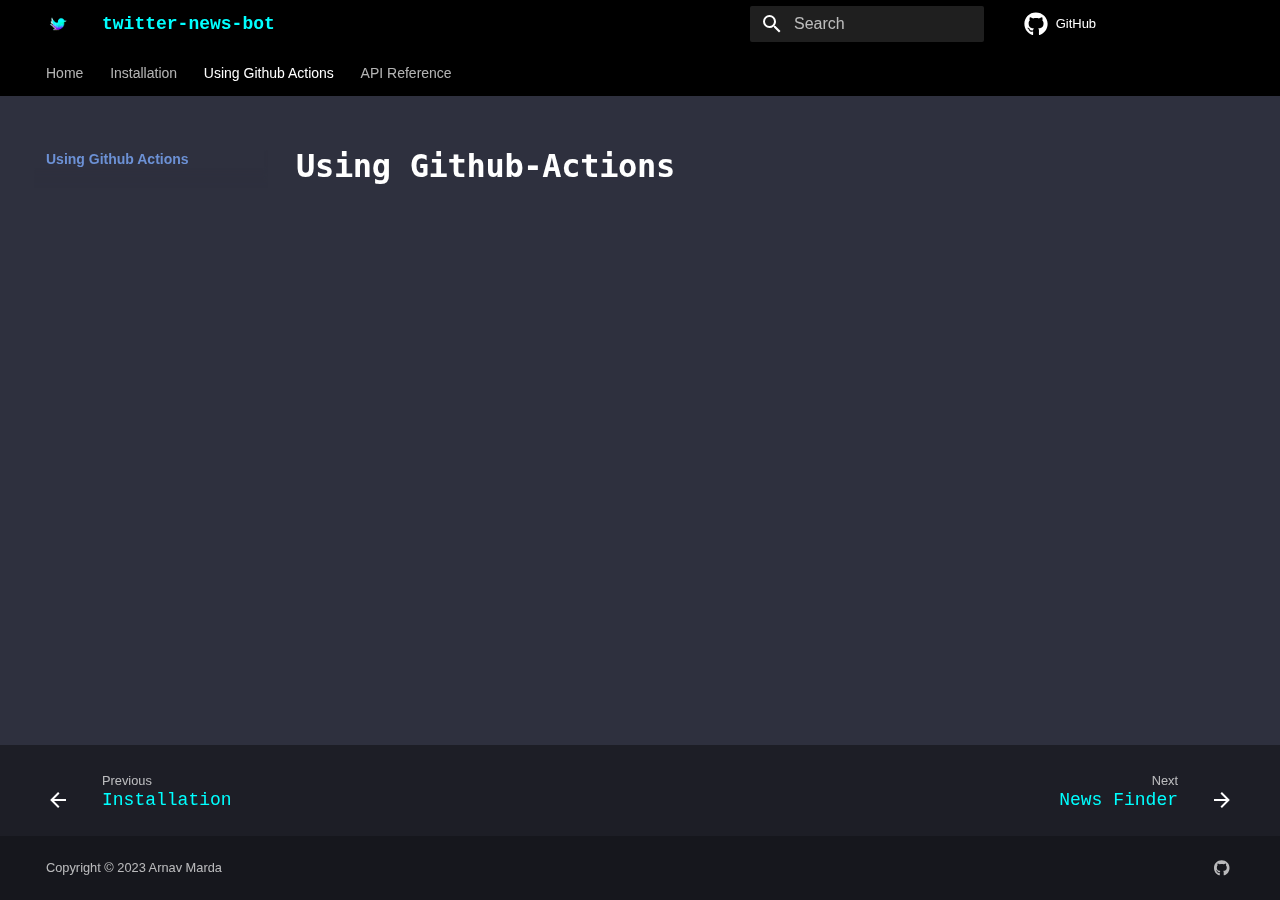
==== github-actions/index.html @ 16591af9 "Deployed 6fdd763 with MkDocs version: 1.4.3" ====
<!doctype html>
<html lang="en" class="no-js">
  <head>
    
      <meta charset="utf-8">
      <meta name="viewport" content="width=device-width,initial-scale=1">
      
      
      
        <link rel="canonical" href="https://arnavmarda.github.io/twitter-news-bot/github-actions/">
      
      
        <link rel="prev" href="../installation/">
      
      
        <link rel="next" href="../newsfinder/">
      
      <link rel="icon" href="../assets/images/favicon.png">
      <meta name="generator" content="mkdocs-1.4.3, mkdocs-material-9.1.19">
    
    
      
        <title>Using Github Actions - twitter-news-bot</title>
      
    
    
      <link rel="stylesheet" href="../assets/stylesheets/main.eebd395e.min.css">
      
        
        <link rel="stylesheet" href="../assets/stylesheets/palette.ecc896b0.min.css">
      
      

    
    
    
      
        
        
        <link rel="preconnect" href="https://fonts.gstatic.com" crossorigin>
        <link rel="stylesheet" href="https://fonts.googleapis.com/css?family=Victor:300,300i,400,400i,700,700i%7CRoboto+Mono:400,400i,700,700i&display=fallback">
        <style>:root{--md-text-font:"Victor";--md-code-font:"Roboto Mono"}</style>
      
    
    
      <link rel="stylesheet" href="../assets/_mkdocstrings.css">
    
      <link rel="stylesheet" href="../stylesheets/extras.css">
    
    <script>__md_scope=new URL("..",location),__md_hash=e=>[...e].reduce((e,_)=>(e<<5)-e+_.charCodeAt(0),0),__md_get=(e,_=localStorage,t=__md_scope)=>JSON.parse(_.getItem(t.pathname+"."+e)),__md_set=(e,_,t=localStorage,a=__md_scope)=>{try{t.setItem(a.pathname+"."+e,JSON.stringify(_))}catch(e){}}</script>
    
      

    
    
    
  </head>
  
  
    
    
    
    
    
    <body dir="ltr" data-md-color-scheme="slate" data-md-color-primary="black" data-md-color-accent="cyan">
  
    
    
    <input class="md-toggle" data-md-toggle="drawer" type="checkbox" id="__drawer" autocomplete="off">
    <input class="md-toggle" data-md-toggle="search" type="checkbox" id="__search" autocomplete="off">
    <label class="md-overlay" for="__drawer"></label>
    <div data-md-component="skip">
      
        
        <a href="#using-github-actions" class="md-skip">
          Skip to content
        </a>
      
    </div>
    <div data-md-component="announce">
      
    </div>
    
    
      

<header class="md-header" data-md-component="header">
  <nav class="md-header__inner md-grid" aria-label="Header">
    <a href=".." title="twitter-news-bot" class="md-header__button md-logo" aria-label="twitter-news-bot" data-md-component="logo">
      
  <img src="../logo.png" alt="logo">

    </a>
    <label class="md-header__button md-icon" for="__drawer">
      <svg xmlns="http://www.w3.org/2000/svg" viewBox="0 0 24 24"><path d="M3 6h18v2H3V6m0 5h18v2H3v-2m0 5h18v2H3v-2Z"/></svg>
    </label>
    <div class="md-header__title" data-md-component="header-title">
      <div class="md-header__ellipsis">
        <div class="md-header__topic">
          <span class="md-ellipsis">
            twitter-news-bot
          </span>
        </div>
        <div class="md-header__topic" data-md-component="header-topic">
          <span class="md-ellipsis">
            
              Using Github Actions
            
          </span>
        </div>
      </div>
    </div>
    
      
    
    
    
      <label class="md-header__button md-icon" for="__search">
        <svg xmlns="http://www.w3.org/2000/svg" viewBox="0 0 24 24"><path d="M9.5 3A6.5 6.5 0 0 1 16 9.5c0 1.61-.59 3.09-1.56 4.23l.27.27h.79l5 5-1.5 1.5-5-5v-.79l-.27-.27A6.516 6.516 0 0 1 9.5 16 6.5 6.5 0 0 1 3 9.5 6.5 6.5 0 0 1 9.5 3m0 2C7 5 5 7 5 9.5S7 14 9.5 14 14 12 14 9.5 12 5 9.5 5Z"/></svg>
      </label>
      <div class="md-search" data-md-component="search" role="dialog">
  <label class="md-search__overlay" for="__search"></label>
  <div class="md-search__inner" role="search">
    <form class="md-search__form" name="search">
      <input type="text" class="md-search__input" name="query" aria-label="Search" placeholder="Search" autocapitalize="off" autocorrect="off" autocomplete="off" spellcheck="false" data-md-component="search-query" required>
      <label class="md-search__icon md-icon" for="__search">
        <svg xmlns="http://www.w3.org/2000/svg" viewBox="0 0 24 24"><path d="M9.5 3A6.5 6.5 0 0 1 16 9.5c0 1.61-.59 3.09-1.56 4.23l.27.27h.79l5 5-1.5 1.5-5-5v-.79l-.27-.27A6.516 6.516 0 0 1 9.5 16 6.5 6.5 0 0 1 3 9.5 6.5 6.5 0 0 1 9.5 3m0 2C7 5 5 7 5 9.5S7 14 9.5 14 14 12 14 9.5 12 5 9.5 5Z"/></svg>
        <svg xmlns="http://www.w3.org/2000/svg" viewBox="0 0 24 24"><path d="M20 11v2H8l5.5 5.5-1.42 1.42L4.16 12l7.92-7.92L13.5 5.5 8 11h12Z"/></svg>
      </label>
      <nav class="md-search__options" aria-label="Search">
        
          <a href="javascript:void(0)" class="md-search__icon md-icon" title="Share" aria-label="Share" data-clipboard data-clipboard-text="" data-md-component="search-share" tabindex="-1">
            <svg xmlns="http://www.w3.org/2000/svg" viewBox="0 0 24 24"><path d="M18 16.08c-.76 0-1.44.3-1.96.77L8.91 12.7c.05-.23.09-.46.09-.7 0-.24-.04-.47-.09-.7l7.05-4.11c.54.5 1.25.81 2.04.81a3 3 0 0 0 3-3 3 3 0 0 0-3-3 3 3 0 0 0-3 3c0 .24.04.47.09.7L8.04 9.81C7.5 9.31 6.79 9 6 9a3 3 0 0 0-3 3 3 3 0 0 0 3 3c.79 0 1.5-.31 2.04-.81l7.12 4.15c-.05.21-.08.43-.08.66 0 1.61 1.31 2.91 2.92 2.91 1.61 0 2.92-1.3 2.92-2.91A2.92 2.92 0 0 0 18 16.08Z"/></svg>
          </a>
        
        <button type="reset" class="md-search__icon md-icon" title="Clear" aria-label="Clear" tabindex="-1">
          <svg xmlns="http://www.w3.org/2000/svg" viewBox="0 0 24 24"><path d="M19 6.41 17.59 5 12 10.59 6.41 5 5 6.41 10.59 12 5 17.59 6.41 19 12 13.41 17.59 19 19 17.59 13.41 12 19 6.41Z"/></svg>
        </button>
      </nav>
      
        <div class="md-search__suggest" data-md-component="search-suggest"></div>
      
    </form>
    <div class="md-search__output">
      <div class="md-search__scrollwrap" data-md-scrollfix>
        <div class="md-search-result" data-md-component="search-result">
          <div class="md-search-result__meta">
            Initializing search
          </div>
          <ol class="md-search-result__list" role="presentation"></ol>
        </div>
      </div>
    </div>
  </div>
</div>
    
    
      <div class="md-header__source">
        <a href="https://github.com/arnavmarda/twitter-news-bot" title="Go to repository" class="md-source" data-md-component="source">
  <div class="md-source__icon md-icon">
    
    <svg xmlns="http://www.w3.org/2000/svg" viewBox="0 0 496 512"><!--! Font Awesome Free 6.4.0 by @fontawesome - https://fontawesome.com License - https://fontawesome.com/license/free (Icons: CC BY 4.0, Fonts: SIL OFL 1.1, Code: MIT License) Copyright 2023 Fonticons, Inc.--><path d="M165.9 397.4c0 2-2.3 3.6-5.2 3.6-3.3.3-5.6-1.3-5.6-3.6 0-2 2.3-3.6 5.2-3.6 3-.3 5.6 1.3 5.6 3.6zm-31.1-4.5c-.7 2 1.3 4.3 4.3 4.9 2.6 1 5.6 0 6.2-2s-1.3-4.3-4.3-5.2c-2.6-.7-5.5.3-6.2 2.3zm44.2-1.7c-2.9.7-4.9 2.6-4.6 4.9.3 2 2.9 3.3 5.9 2.6 2.9-.7 4.9-2.6 4.6-4.6-.3-1.9-3-3.2-5.9-2.9zM244.8 8C106.1 8 0 113.3 0 252c0 110.9 69.8 205.8 169.5 239.2 12.8 2.3 17.3-5.6 17.3-12.1 0-6.2-.3-40.4-.3-61.4 0 0-70 15-84.7-29.8 0 0-11.4-29.1-27.8-36.6 0 0-22.9-15.7 1.6-15.4 0 0 24.9 2 38.6 25.8 21.9 38.6 58.6 27.5 72.9 20.9 2.3-16 8.8-27.1 16-33.7-55.9-6.2-112.3-14.3-112.3-110.5 0-27.5 7.6-41.3 23.6-58.9-2.6-6.5-11.1-33.3 2.6-67.9 20.9-6.5 69 27 69 27 20-5.6 41.5-8.5 62.8-8.5s42.8 2.9 62.8 8.5c0 0 48.1-33.6 69-27 13.7 34.7 5.2 61.4 2.6 67.9 16 17.7 25.8 31.5 25.8 58.9 0 96.5-58.9 104.2-114.8 110.5 9.2 7.9 17 22.9 17 46.4 0 33.7-.3 75.4-.3 83.6 0 6.5 4.6 14.4 17.3 12.1C428.2 457.8 496 362.9 496 252 496 113.3 383.5 8 244.8 8zM97.2 352.9c-1.3 1-1 3.3.7 5.2 1.6 1.6 3.9 2.3 5.2 1 1.3-1 1-3.3-.7-5.2-1.6-1.6-3.9-2.3-5.2-1zm-10.8-8.1c-.7 1.3.3 2.9 2.3 3.9 1.6 1 3.6.7 4.3-.7.7-1.3-.3-2.9-2.3-3.9-2-.6-3.6-.3-4.3.7zm32.4 35.6c-1.6 1.3-1 4.3 1.3 6.2 2.3 2.3 5.2 2.6 6.5 1 1.3-1.3.7-4.3-1.3-6.2-2.2-2.3-5.2-2.6-6.5-1zm-11.4-14.7c-1.6 1-1.6 3.6 0 5.9 1.6 2.3 4.3 3.3 5.6 2.3 1.6-1.3 1.6-3.9 0-6.2-1.4-2.3-4-3.3-5.6-2z"/></svg>
  </div>
  <div class="md-source__repository">
    GitHub
  </div>
</a>
      </div>
    
  </nav>
  
</header>
    
    <div class="md-container" data-md-component="container">
      
      
        
          
            
<nav class="md-tabs" aria-label="Tabs" data-md-component="tabs">
  <div class="md-grid">
    <ul class="md-tabs__list">
      
        
  
  


  <li class="md-tabs__item">
    <a href=".." class="md-tabs__link">
      Home
    </a>
  </li>

      
        
  
  


  <li class="md-tabs__item">
    <a href="../installation/" class="md-tabs__link">
      Installation
    </a>
  </li>

      
        
  
  
    
  


  <li class="md-tabs__item">
    <a href="./" class="md-tabs__link md-tabs__link--active">
      Using Github Actions
    </a>
  </li>

      
        
  
  


  
  
  
    <li class="md-tabs__item">
      <a href="../newsfinder/" class="md-tabs__link">
        API Reference
      </a>
    </li>
  

      
    </ul>
  </div>
</nav>
          
        
      
      <main class="md-main" data-md-component="main">
        <div class="md-main__inner md-grid">
          
            
              
              <div class="md-sidebar md-sidebar--primary" data-md-component="sidebar" data-md-type="navigation" >
                <div class="md-sidebar__scrollwrap">
                  <div class="md-sidebar__inner">
                    

  


<nav class="md-nav md-nav--primary md-nav--lifted" aria-label="Navigation" data-md-level="0">
  <label class="md-nav__title" for="__drawer">
    <a href=".." title="twitter-news-bot" class="md-nav__button md-logo" aria-label="twitter-news-bot" data-md-component="logo">
      
  <img src="../logo.png" alt="logo">

    </a>
    twitter-news-bot
  </label>
  
    <div class="md-nav__source">
      <a href="https://github.com/arnavmarda/twitter-news-bot" title="Go to repository" class="md-source" data-md-component="source">
  <div class="md-source__icon md-icon">
    
    <svg xmlns="http://www.w3.org/2000/svg" viewBox="0 0 496 512"><!--! Font Awesome Free 6.4.0 by @fontawesome - https://fontawesome.com License - https://fontawesome.com/license/free (Icons: CC BY 4.0, Fonts: SIL OFL 1.1, Code: MIT License) Copyright 2023 Fonticons, Inc.--><path d="M165.9 397.4c0 2-2.3 3.6-5.2 3.6-3.3.3-5.6-1.3-5.6-3.6 0-2 2.3-3.6 5.2-3.6 3-.3 5.6 1.3 5.6 3.6zm-31.1-4.5c-.7 2 1.3 4.3 4.3 4.9 2.6 1 5.6 0 6.2-2s-1.3-4.3-4.3-5.2c-2.6-.7-5.5.3-6.2 2.3zm44.2-1.7c-2.9.7-4.9 2.6-4.6 4.9.3 2 2.9 3.3 5.9 2.6 2.9-.7 4.9-2.6 4.6-4.6-.3-1.9-3-3.2-5.9-2.9zM244.8 8C106.1 8 0 113.3 0 252c0 110.9 69.8 205.8 169.5 239.2 12.8 2.3 17.3-5.6 17.3-12.1 0-6.2-.3-40.4-.3-61.4 0 0-70 15-84.7-29.8 0 0-11.4-29.1-27.8-36.6 0 0-22.9-15.7 1.6-15.4 0 0 24.9 2 38.6 25.8 21.9 38.6 58.6 27.5 72.9 20.9 2.3-16 8.8-27.1 16-33.7-55.9-6.2-112.3-14.3-112.3-110.5 0-27.5 7.6-41.3 23.6-58.9-2.6-6.5-11.1-33.3 2.6-67.9 20.9-6.5 69 27 69 27 20-5.6 41.5-8.5 62.8-8.5s42.8 2.9 62.8 8.5c0 0 48.1-33.6 69-27 13.7 34.7 5.2 61.4 2.6 67.9 16 17.7 25.8 31.5 25.8 58.9 0 96.5-58.9 104.2-114.8 110.5 9.2 7.9 17 22.9 17 46.4 0 33.7-.3 75.4-.3 83.6 0 6.5 4.6 14.4 17.3 12.1C428.2 457.8 496 362.9 496 252 496 113.3 383.5 8 244.8 8zM97.2 352.9c-1.3 1-1 3.3.7 5.2 1.6 1.6 3.9 2.3 5.2 1 1.3-1 1-3.3-.7-5.2-1.6-1.6-3.9-2.3-5.2-1zm-10.8-8.1c-.7 1.3.3 2.9 2.3 3.9 1.6 1 3.6.7 4.3-.7.7-1.3-.3-2.9-2.3-3.9-2-.6-3.6-.3-4.3.7zm32.4 35.6c-1.6 1.3-1 4.3 1.3 6.2 2.3 2.3 5.2 2.6 6.5 1 1.3-1.3.7-4.3-1.3-6.2-2.2-2.3-5.2-2.6-6.5-1zm-11.4-14.7c-1.6 1-1.6 3.6 0 5.9 1.6 2.3 4.3 3.3 5.6 2.3 1.6-1.3 1.6-3.9 0-6.2-1.4-2.3-4-3.3-5.6-2z"/></svg>
  </div>
  <div class="md-source__repository">
    GitHub
  </div>
</a>
    </div>
  
  <ul class="md-nav__list" data-md-scrollfix>
    
      
      
      

  
  
  
    <li class="md-nav__item">
      <a href=".." class="md-nav__link">
        Home
      </a>
    </li>
  

    
      
      
      

  
  
  
    <li class="md-nav__item">
      <a href="../installation/" class="md-nav__link">
        Installation
      </a>
    </li>
  

    
      
      
      

  
  
    
  
  
    <li class="md-nav__item md-nav__item--active">
      
      <input class="md-nav__toggle md-toggle" type="checkbox" id="__toc">
      
      
        
      
      
      <a href="./" class="md-nav__link md-nav__link--active">
        Using Github Actions
      </a>
      
    </li>
  

    
      
      
      

  
  
  
    
    <li class="md-nav__item md-nav__item--nested">
      
      
      
      
        
      
      <input class="md-nav__toggle md-toggle md-toggle--indeterminate" type="checkbox" id="__nav_4" >
      
      
      
        <label class="md-nav__link" for="__nav_4" id="__nav_4_label" tabindex="0">
          API Reference
          <span class="md-nav__icon md-icon"></span>
        </label>
      
      <nav class="md-nav" data-md-level="1" aria-labelledby="__nav_4_label" aria-expanded="false">
        <label class="md-nav__title" for="__nav_4">
          <span class="md-nav__icon md-icon"></span>
          API Reference
        </label>
        <ul class="md-nav__list" data-md-scrollfix>
          
            
              
  
  
  
    <li class="md-nav__item">
      <a href="../newsfinder/" class="md-nav__link">
        News Finder
      </a>
    </li>
  

            
          
            
              
  
  
  
    <li class="md-nav__item">
      <a href="../tweeter/" class="md-nav__link">
        Tweeter
      </a>
    </li>
  

            
          
            
              
  
  
  
    <li class="md-nav__item">
      <a href="../twitternewsbot/" class="md-nav__link">
        Twitter News Bot
      </a>
    </li>
  

            
          
        </ul>
      </nav>
    </li>
  

    
  </ul>
</nav>
                  </div>
                </div>
              </div>
            
            
              
              <div class="md-sidebar md-sidebar--secondary" data-md-component="sidebar" data-md-type="toc" >
                <div class="md-sidebar__scrollwrap">
                  <div class="md-sidebar__inner">
                    

<nav class="md-nav md-nav--secondary" aria-label="Table of contents">
  
  
  
    
  
  
</nav>
                  </div>
                </div>
              </div>
            
          
          
            <div class="md-content" data-md-component="content">
              <article class="md-content__inner md-typeset">
                
                  

  
  


<h1 id="using-github-actions">Using Github-Actions</h1>





                
              </article>
            </div>
          
          
        </div>
        
          <button type="button" class="md-top md-icon" data-md-component="top" hidden>
            <svg xmlns="http://www.w3.org/2000/svg" viewBox="0 0 24 24"><path d="M13 20h-2V8l-5.5 5.5-1.42-1.42L12 4.16l7.92 7.92-1.42 1.42L13 8v12Z"/></svg>
            Back to top
          </button>
        
      </main>
      
        <footer class="md-footer">
  
    
      
      <nav class="md-footer__inner md-grid" aria-label="Footer" >
        
          
          <a href="../installation/" class="md-footer__link md-footer__link--prev" aria-label="Previous: Installation" rel="prev">
            <div class="md-footer__button md-icon">
              <svg xmlns="http://www.w3.org/2000/svg" viewBox="0 0 24 24"><path d="M20 11v2H8l5.5 5.5-1.42 1.42L4.16 12l7.92-7.92L13.5 5.5 8 11h12Z"/></svg>
            </div>
            <div class="md-footer__title">
              <span class="md-footer__direction">
                Previous
              </span>
              <div class="md-ellipsis">
                Installation
              </div>
            </div>
          </a>
        
        
          
          <a href="../newsfinder/" class="md-footer__link md-footer__link--next" aria-label="Next: News Finder" rel="next">
            <div class="md-footer__title">
              <span class="md-footer__direction">
                Next
              </span>
              <div class="md-ellipsis">
                News Finder
              </div>
            </div>
            <div class="md-footer__button md-icon">
              <svg xmlns="http://www.w3.org/2000/svg" viewBox="0 0 24 24"><path d="M4 11v2h12l-5.5 5.5 1.42 1.42L19.84 12l-7.92-7.92L10.5 5.5 16 11H4Z"/></svg>
            </div>
          </a>
        
      </nav>
    
  
  <div class="md-footer-meta md-typeset">
    <div class="md-footer-meta__inner md-grid">
      <div class="md-copyright">
  
    <div class="md-copyright__highlight">
      Copyright &copy; 2023 Arnav Marda
    </div>
  
  
</div>
      
        <div class="md-social">
  
    
    
    
    
      
      
    
    <a href="https://github.com/arnavmarda" target="_blank" rel="noopener" title="github.com" class="md-social__link">
      <svg xmlns="http://www.w3.org/2000/svg" viewBox="0 0 496 512"><!--! Font Awesome Free 6.4.0 by @fontawesome - https://fontawesome.com License - https://fontawesome.com/license/free (Icons: CC BY 4.0, Fonts: SIL OFL 1.1, Code: MIT License) Copyright 2023 Fonticons, Inc.--><path d="M165.9 397.4c0 2-2.3 3.6-5.2 3.6-3.3.3-5.6-1.3-5.6-3.6 0-2 2.3-3.6 5.2-3.6 3-.3 5.6 1.3 5.6 3.6zm-31.1-4.5c-.7 2 1.3 4.3 4.3 4.9 2.6 1 5.6 0 6.2-2s-1.3-4.3-4.3-5.2c-2.6-.7-5.5.3-6.2 2.3zm44.2-1.7c-2.9.7-4.9 2.6-4.6 4.9.3 2 2.9 3.3 5.9 2.6 2.9-.7 4.9-2.6 4.6-4.6-.3-1.9-3-3.2-5.9-2.9zM244.8 8C106.1 8 0 113.3 0 252c0 110.9 69.8 205.8 169.5 239.2 12.8 2.3 17.3-5.6 17.3-12.1 0-6.2-.3-40.4-.3-61.4 0 0-70 15-84.7-29.8 0 0-11.4-29.1-27.8-36.6 0 0-22.9-15.7 1.6-15.4 0 0 24.9 2 38.6 25.8 21.9 38.6 58.6 27.5 72.9 20.9 2.3-16 8.8-27.1 16-33.7-55.9-6.2-112.3-14.3-112.3-110.5 0-27.5 7.6-41.3 23.6-58.9-2.6-6.5-11.1-33.3 2.6-67.9 20.9-6.5 69 27 69 27 20-5.6 41.5-8.5 62.8-8.5s42.8 2.9 62.8 8.5c0 0 48.1-33.6 69-27 13.7 34.7 5.2 61.4 2.6 67.9 16 17.7 25.8 31.5 25.8 58.9 0 96.5-58.9 104.2-114.8 110.5 9.2 7.9 17 22.9 17 46.4 0 33.7-.3 75.4-.3 83.6 0 6.5 4.6 14.4 17.3 12.1C428.2 457.8 496 362.9 496 252 496 113.3 383.5 8 244.8 8zM97.2 352.9c-1.3 1-1 3.3.7 5.2 1.6 1.6 3.9 2.3 5.2 1 1.3-1 1-3.3-.7-5.2-1.6-1.6-3.9-2.3-5.2-1zm-10.8-8.1c-.7 1.3.3 2.9 2.3 3.9 1.6 1 3.6.7 4.3-.7.7-1.3-.3-2.9-2.3-3.9-2-.6-3.6-.3-4.3.7zm32.4 35.6c-1.6 1.3-1 4.3 1.3 6.2 2.3 2.3 5.2 2.6 6.5 1 1.3-1.3.7-4.3-1.3-6.2-2.2-2.3-5.2-2.6-6.5-1zm-11.4-14.7c-1.6 1-1.6 3.6 0 5.9 1.6 2.3 4.3 3.3 5.6 2.3 1.6-1.3 1.6-3.9 0-6.2-1.4-2.3-4-3.3-5.6-2z"/></svg>
    </a>
  
</div>
      
    </div>
  </div>
</footer>
      
    </div>
    <div class="md-dialog" data-md-component="dialog">
      <div class="md-dialog__inner md-typeset"></div>
    </div>
    
    <script id="__config" type="application/json">{"base": "..", "features": ["navigation.tabs", "navigation.tracking", "navigation.expand", "toc.follow", "search.suggest", "search.highlight", "search.share", "navigation.top", "navigation.footer", "instant"], "search": "../assets/javascripts/workers/search.74e28a9f.min.js", "translations": {"clipboard.copied": "Copied to clipboard", "clipboard.copy": "Copy to clipboard", "search.result.more.one": "1 more on this page", "search.result.more.other": "# more on this page", "search.result.none": "No matching documents", "search.result.one": "1 matching document", "search.result.other": "# matching documents", "search.result.placeholder": "Type to start searching", "search.result.term.missing": "Missing", "select.version": "Select version"}}</script>
    
    
      <script src="../assets/javascripts/bundle.220ee61c.min.js"></script>
      
    
  </body>
</html>
---- assets/stylesheets/main.eebd395e.min.css ----
@charset "UTF-8";html{-webkit-text-size-adjust:none;-moz-text-size-adjust:none;text-size-adjust:none;box-sizing:border-box}*,:after,:before{box-sizing:inherit}@media (prefers-reduced-motion){*,:after,:before{transition:none!important}}body{margin:0}a,button,input,label{-webkit-tap-highlight-color:transparent}a{color:inherit;text-decoration:none}hr{border:0;box-sizing:initial;display:block;height:.05rem;overflow:visible;padding:0}small{font-size:80%}sub,sup{line-height:1em}img{border-style:none}table{border-collapse:initial;border-spacing:0}td,th{font-weight:400;vertical-align:top}button{background:#0000;border:0;font-family:inherit;font-size:inherit;margin:0;padding:0}input{border:0;outline:none}:root{--md-primary-fg-color:#4051b5;--md-primary-fg-color--light:#5d6cc0;--md-primary-fg-color--dark:#303fa1;--md-primary-bg-color:#fff;--md-primary-bg-color--light:#ffffffb3;--md-accent-fg-color:#526cfe;--md-accent-fg-color--transparent:#526cfe1a;--md-accent-bg-color:#fff;--md-accent-bg-color--light:#ffffffb3}[data-md-color-scheme=default]{color-scheme:light}[data-md-color-scheme=default] img[src$="#gh-dark-mode-only"],[data-md-color-scheme=default] img[src$="#only-dark"]{display:none}:root,[data-md-color-scheme=default]{--md-default-fg-color:#000000de;--md-default-fg-color--light:#0000008a;--md-default-fg-color--lighter:#00000052;--md-default-fg-color--lightest:#00000012;--md-default-bg-color:#fff;--md-default-bg-color--light:#ffffffb3;--md-default-bg-color--lighter:#ffffff4d;--md-default-bg-color--lightest:#ffffff1f;--md-code-fg-color:#36464e;--md-code-bg-color:#f5f5f5;--md-code-hl-color:#ffff0080;--md-code-hl-number-color:#d52a2a;--md-code-hl-special-color:#db1457;--md-code-hl-function-color:#a846b9;--md-code-hl-constant-color:#6e59d9;--md-code-hl-keyword-color:#3f6ec6;--md-code-hl-string-color:#1c7d4d;--md-code-hl-name-color:var(--md-code-fg-color);--md-code-hl-operator-color:var(--md-default-fg-color--light);--md-code-hl-punctuation-color:var(--md-default-fg-color--light);--md-code-hl-comment-color:var(--md-default-fg-color--light);--md-code-hl-generic-color:var(--md-default-fg-color--light);--md-code-hl-variable-color:var(--md-default-fg-color--light);--md-typeset-color:var(--md-default-fg-color);--md-typeset-a-color:var(--md-primary-fg-color);--md-typeset-mark-color:#ffff0080;--md-typeset-del-color:#f5503d26;--md-typeset-ins-color:#0bd57026;--md-typeset-kbd-color:#fafafa;--md-typeset-kbd-accent-color:#fff;--md-typeset-kbd-border-color:#b8b8b8;--md-typeset-table-color:#0000001f;--md-typeset-table-color--light:rgba(0,0,0,.035);--md-admonition-fg-color:var(--md-default-fg-color);--md-admonition-bg-color:var(--md-default-bg-color);--md-warning-fg-color:#000000de;--md-warning-bg-color:#ff9;--md-footer-fg-color:#fff;--md-footer-fg-color--light:#ffffffb3;--md-footer-fg-color--lighter:#ffffff73;--md-footer-bg-color:#000000de;--md-footer-bg-color--dark:#00000052;--md-shadow-z1:0 0.2rem 0.5rem #0000000d,0 0 0.05rem #0000001a;--md-shadow-z2:0 0.2rem 0.5rem #0000001a,0 0 0.05rem #00000040;--md-shadow-z3:0 0.2rem 0.5rem #0003,0 0 0.05rem #00000059}.md-icon svg{fill:currentcolor;display:block;height:1.2rem;width:1.2rem}body{-webkit-font-smoothing:antialiased;-moz-osx-font-smoothing:grayscale;--md-text-font-family:var(--md-text-font,_),-apple-system,BlinkMacSystemFont,Helvetica,Arial,sans-serif;--md-code-font-family:var(--md-code-font,_),SFMono-Regular,Consolas,Menlo,monospace}aside,body,input{font-feature-settings:"kern","liga";color:var(--md-typeset-color);font-family:var(--md-text-font-family)}code,kbd,pre{font-feature-settings:"kern";font-family:var(--md-code-font-family)}:root{--md-typeset-table-sort-icon:url('data:image/svg+xml;charset=utf-8,<svg xmlns="http://www.w3.org/2000/svg" viewBox="0 0 24 24"><path d="m18 21-4-4h3V7h-3l4-4 4 4h-3v10h3M2 19v-2h10v2M2 13v-2h7v2M2 7V5h4v2H2Z"/></svg>');--md-typeset-table-sort-icon--asc:url('data:image/svg+xml;charset=utf-8,<svg xmlns="http://www.w3.org/2000/svg" viewBox="0 0 24 24"><path d="M19 17h3l-4 4-4-4h3V3h2M2 17h10v2H2M6 5v2H2V5m0 6h7v2H2v-2Z"/></svg>');--md-typeset-table-sort-icon--desc:url('data:image/svg+xml;charset=utf-8,<svg xmlns="http://www.w3.org/2000/svg" viewBox="0 0 24 24"><path d="M19 7h3l-4-4-4 4h3v14h2M2 17h10v2H2M6 5v2H2V5m0 6h7v2H2v-2Z"/></svg>')}.md-typeset{-webkit-print-color-adjust:exact;color-adjust:exact;font-size:.8rem;line-height:1.6}@media print{.md-typeset{font-size:.68rem}}.md-typeset blockquote,.md-typeset dl,.md-typeset figure,.md-typeset ol,.md-typeset pre,.md-typeset ul{margin-bottom:1em;margin-top:1em}.md-typeset h1{color:var(--md-default-fg-color--light);font-size:2em;line-height:1.3;margin:0 0 1.25em}.md-typeset h1,.md-typeset h2{font-weight:300;letter-spacing:-.01em}.md-typeset h2{font-size:1.5625em;line-height:1.4;margin:1.6em 0 .64em}.md-typeset h3{font-size:1.25em;font-weight:400;letter-spacing:-.01em;line-height:1.5;margin:1.6em 0 .8em}.md-typeset h2+h3{margin-top:.8em}.md-typeset h4{font-weight:700;letter-spacing:-.01em;margin:1em 0}.md-typeset h5,.md-typeset h6{color:var(--md-default-fg-color--light);font-size:.8em;font-weight:700;letter-spacing:-.01em;margin:1.25em 0}.md-typeset h5{text-transform:uppercase}.md-typeset hr{border-bottom:.05rem solid var(--md-default-fg-color--lightest);display:flow-root;margin:1.5em 0}.md-typeset a{color:var(--md-typeset-a-color);word-break:break-word}.md-typeset a,.md-typeset a:before{transition:color 125ms}.md-typeset a:focus,.md-typeset a:hover{color:var(--md-accent-fg-color)}.md-typeset a:focus code,.md-typeset a:hover code{background-color:var(--md-accent-fg-color--transparent)}.md-typeset a code{color:currentcolor;transition:background-color 125ms}.md-typeset a.focus-visible{outline-color:var(--md-accent-fg-color);outline-offset:.2rem}.md-typeset code,.md-typeset kbd,.md-typeset pre{color:var(--md-code-fg-color);direction:ltr;font-variant-ligatures:none}@media print{.md-typeset code,.md-typeset kbd,.md-typeset pre{white-space:pre-wrap}}.md-typeset code{background-color:var(--md-code-bg-color);border-radius:.1rem;-webkit-box-decoration-break:clone;box-decoration-break:clone;font-size:.85em;padding:0 .2941176471em;word-break:break-word}.md-typeset code:not(.focus-visible){-webkit-tap-highlight-color:transparent;outline:none}.md-typeset pre{display:flow-root;line-height:1.4;position:relative}.md-typeset pre>code{-webkit-box-decoration-break:slice;box-decoration-break:slice;box-shadow:none;display:block;margin:0;outline-color:var(--md-accent-fg-color);overflow:auto;padding:.7720588235em 1.1764705882em;scrollbar-color:var(--md-default-fg-color--lighter) #0000;scrollbar-width:thin;touch-action:auto;word-break:normal}.md-typeset pre>code:hover{scrollbar-color:var(--md-accent-fg-color) #0000}.md-typeset pre>code::-webkit-scrollbar{height:.2rem;width:.2rem}.md-typeset pre>code::-webkit-scrollbar-thumb{background-color:var(--md-default-fg-color--lighter)}.md-typeset pre>code::-webkit-scrollbar-thumb:hover{background-color:var(--md-accent-fg-color)}.md-typeset kbd{background-color:var(--md-typeset-kbd-color);border-radius:.1rem;box-shadow:0 .1rem 0 .05rem var(--md-typeset-kbd-border-color),0 .1rem 0 var(--md-typeset-kbd-border-color),0 -.1rem .2rem var(--md-typeset-kbd-accent-color) inset;color:var(--md-default-fg-color);display:inline-block;font-size:.75em;padding:0 .6666666667em;vertical-align:text-top;word-break:break-word}.md-typeset mark{background-color:var(--md-typeset-mark-color);-webkit-box-decoration-break:clone;box-decoration-break:clone;color:inherit;word-break:break-word}.md-typeset abbr{border-bottom:.05rem dotted var(--md-default-fg-color--light);cursor:help;text-decoration:none}@media (hover:none){.md-typeset abbr[title]:focus:after,.md-typeset abbr[title]:hover:after{background-color:var(--md-default-fg-color);border-radius:.1rem;box-shadow:var(--md-shadow-z3);color:var(--md-default-bg-color);content:attr(title);font-size:.7rem;left:.8rem;margin-top:2em;padding:.2rem .3rem;position:absolute;right:.8rem}}.md-typeset small{opacity:.75}[dir=ltr] .md-typeset sub,[dir=ltr] .md-typeset sup{margin-left:.078125em}[dir=rtl] .md-typeset sub,[dir=rtl] .md-typeset sup{margin-right:.078125em}[dir=ltr] .md-typeset blockquote{padding-left:.6rem}[dir=rtl] .md-typeset blockquote{padding-right:.6rem}[dir=ltr] .md-typeset blockquote{border-left:.2rem solid var(--md-default-fg-color--lighter)}[dir=rtl] .md-typeset blockquote{border-right:.2rem solid var(--md-default-fg-color--lighter)}.md-typeset blockquote{color:var(--md-default-fg-color--light);margin-left:0;margin-right:0}.md-typeset ul{list-style-type:disc}[dir=ltr] .md-typeset ol,[dir=ltr] .md-typeset ul{margin-left:.625em}[dir=rtl] .md-typeset ol,[dir=rtl] .md-typeset ul{margin-right:.625em}.md-typeset ol,.md-typeset ul{padding:0}.md-typeset ol:not([hidden]),.md-typeset ul:not([hidden]){display:flow-root}.md-typeset ol ol,.md-typeset ul ol{list-style-type:lower-alpha}.md-typeset ol ol ol,.md-typeset ul ol ol{list-style-type:lower-roman}[dir=ltr] .md-typeset ol li,[dir=ltr] .md-typeset ul li{margin-left:1.25em}[dir=rtl] .md-typeset ol li,[dir=rtl] .md-typeset ul li{margin-right:1.25em}.md-typeset ol li,.md-typeset ul li{margin-bottom:.5em}.md-typeset ol li blockquote,.md-typeset ol li p,.md-typeset ul li blockquote,.md-typeset ul li p{margin:.5em 0}.md-typeset ol li:last-child,.md-typeset ul li:last-child{margin-bottom:0}[dir=ltr] .md-typeset ol li ol,[dir=ltr] .md-typeset ol li ul,[dir=ltr] .md-typeset ul li ol,[dir=ltr] .md-typeset ul li ul{margin-left:.625em}[dir=rtl] .md-typeset ol li ol,[dir=rtl] .md-typeset ol li ul,[dir=rtl] .md-typeset ul li ol,[dir=rtl] .md-typeset ul li ul{margin-right:.625em}.md-typeset ol li ol,.md-typeset ol li ul,.md-typeset ul li ol,.md-typeset ul li ul{margin-bottom:.5em;margin-top:.5em}[dir=ltr] .md-typeset dd{margin-left:1.875em}[dir=rtl] .md-typeset dd{margin-right:1.875em}.md-typeset dd{margin-bottom:1.5em;margin-top:1em}.md-typeset img,.md-typeset svg,.md-typeset video{height:auto;max-width:100%}.md-typeset img[align=left]{margin:1em 1em 1em 0}.md-typeset img[align=right]{margin:1em 0 1em 1em}.md-typeset img[align]:only-child{margin-top:0}.md-typeset figure{display:flow-root;margin:1em auto;max-width:100%;text-align:center;width:-webkit-fit-content;width:-moz-fit-content;width:fit-content}.md-typeset figure img{display:block}.md-typeset figcaption{font-style:italic;margin:1em auto;max-width:24rem}.md-typeset iframe{max-width:100%}.md-typeset table:not([class]){background-color:var(--md-default-bg-color);border:.05rem solid var(--md-typeset-table-color);border-radius:.1rem;display:inline-block;font-size:.64rem;max-width:100%;overflow:auto;touch-action:auto}@media print{.md-typeset table:not([class]){display:table}}.md-typeset table:not([class])+*{margin-top:1.5em}.md-typeset table:not([class]) td>:first-child,.md-typeset table:not([class]) th>:first-child{margin-top:0}.md-typeset table:not([class]) td>:last-child,.md-typeset table:not([class]) th>:last-child{margin-bottom:0}.md-typeset table:not([class]) td:not([align]),.md-typeset table:not([class]) th:not([align]){text-align:left}[dir=rtl] .md-typeset table:not([class]) td:not([align]),[dir=rtl] .md-typeset table:not([class]) th:not([align]){text-align:right}.md-typeset table:not([class]) th{font-weight:700;min-width:5rem;padding:.9375em 1.25em;vertical-align:top}.md-typeset table:not([class]) td{border-top:.05rem solid var(--md-typeset-table-color);padding:.9375em 1.25em;vertical-align:top}.md-typeset table:not([class]) tbody tr{transition:background-color 125ms}.md-typeset table:not([class]) tbody tr:hover{background-color:var(--md-typeset-table-color--light);box-shadow:0 .05rem 0 var(--md-default-bg-color) inset}.md-typeset table:not([class]) a{word-break:normal}.md-typeset table th[role=columnheader]{cursor:pointer}[dir=ltr] .md-typeset table th[role=columnheader]:after{margin-left:.5em}[dir=rtl] .md-typeset table th[role=columnheader]:after{margin-right:.5em}.md-typeset table th[role=columnheader]:after{content:"";display:inline-block;height:1.2em;-webkit-mask-image:var(--md-typeset-table-sort-icon);mask-image:var(--md-typeset-table-sort-icon);-webkit-mask-repeat:no-repeat;mask-repeat:no-repeat;-webkit-mask-size:contain;mask-size:contain;transition:background-color 125ms;vertical-align:text-bottom;width:1.2em}.md-typeset table th[role=columnheader]:hover:after{background-color:var(--md-default-fg-color--lighter)}.md-typeset table th[role=columnheader][aria-sort=ascending]:after{background-color:var(--md-default-fg-color--light);-webkit-mask-image:var(--md-typeset-table-sort-icon--asc);mask-image:var(--md-typeset-table-sort-icon--asc)}.md-typeset table th[role=columnheader][aria-sort=descending]:after{background-color:var(--md-default-fg-color--light);-webkit-mask-image:var(--md-typeset-table-sort-icon--desc);mask-image:var(--md-typeset-table-sort-icon--desc)}.md-typeset__scrollwrap{margin:1em -.8rem;overflow-x:auto;touch-action:auto}.md-typeset__table{display:inline-block;margin-bottom:.5em;padding:0 .8rem}@media print{.md-typeset__table{display:block}}html .md-typeset__table table{display:table;margin:0;overflow:hidden;width:100%}@media screen and (max-width:44.9375em){.md-content__inner>pre{margin:1em -.8rem}.md-content__inner>pre code{border-radius:0}}.md-banner{background-color:var(--md-footer-bg-color);color:var(--md-footer-fg-color);overflow:auto}@media print{.md-banner{display:none}}.md-banner--warning{background-color:var(--md-warning-bg-color);color:var(--md-warning-fg-color)}.md-banner__inner{font-size:.7rem;margin:.6rem auto;padding:0 .8rem}[dir=ltr] .md-banner__button{float:right}[dir=rtl] .md-banner__button{float:left}.md-banner__button{color:inherit;cursor:pointer;transition:opacity .25s}.md-banner__button:hover{opacity:.7}html{font-size:125%;height:100%;overflow-x:hidden}@media screen and (min-width:100em){html{font-size:137.5%}}@media screen and (min-width:125em){html{font-size:150%}}body{background-color:var(--md-default-bg-color);display:flex;flex-direction:column;font-size:.5rem;min-height:100%;position:relative;width:100%}@media print{body{display:block}}@media screen and (max-width:59.9375em){body[data-md-scrolllock]{position:fixed}}.md-grid{margin-left:auto;margin-right:auto;max-width:61rem}.md-container{display:flex;flex-direction:column;flex-grow:1}@media print{.md-container{display:block}}.md-main{flex-grow:1}.md-main__inner{display:flex;height:100%;margin-top:1.5rem}.md-ellipsis{overflow:hidden;text-overflow:ellipsis}.md-toggle{display:none}.md-option{height:0;opacity:0;position:absolute;width:0}.md-option:checked+label:not([hidden]){display:block}.md-option.focus-visible+label{outline-color:var(--md-accent-fg-color);outline-style:auto}.md-skip{background-color:var(--md-default-fg-color);border-radius:.1rem;color:var(--md-default-bg-color);font-size:.64rem;margin:.5rem;opacity:0;outline-color:var(--md-accent-fg-color);padding:.3rem .5rem;position:fixed;transform:translateY(.4rem);z-index:-1}.md-skip:focus{opacity:1;transform:translateY(0);transition:transform .25s cubic-bezier(.4,0,.2,1),opacity 175ms 75ms;z-index:10}@page{margin:25mm}:root{--md-clipboard-icon:url('data:image/svg+xml;charset=utf-8,<svg xmlns="http://www.w3.org/2000/svg" viewBox="0 0 24 24"><path d="M19 21H8V7h11m0-2H8a2 2 0 0 0-2 2v14a2 2 0 0 0 2 2h11a2 2 0 0 0 2-2V7a2 2 0 0 0-2-2m-3-4H4a2 2 0 0 0-2 2v14h2V3h12V1Z"/></svg>')}.md-clipboard{border-radius:.1rem;color:var(--md-default-fg-color--lightest);cursor:pointer;height:1.5em;outline-color:var(--md-accent-fg-color);outline-offset:.1rem;position:absolute;right:.5em;top:.5em;transition:color .25s;width:1.5em;z-index:1}@media print{.md-clipboard{display:none}}.md-clipboard:not(.focus-visible){-webkit-tap-highlight-color:transparent;outline:none}:hover>.md-clipboard{color:var(--md-default-fg-color--light)}.md-clipboard:focus,.md-clipboard:hover{color:var(--md-accent-fg-color)}.md-clipboard:after{background-color:currentcolor;content:"";display:block;height:1.125em;margin:0 auto;-webkit-mask-image:var(--md-clipboard-icon);mask-image:var(--md-clipboard-icon);-webkit-mask-position:center;mask-position:center;-webkit-mask-repeat:no-repeat;mask-repeat:no-repeat;-webkit-mask-size:contain;mask-size:contain;width:1.125em}.md-clipboard--inline{cursor:pointer}.md-clipboard--inline code{transition:color .25s,background-color .25s}.md-clipboard--inline:focus code,.md-clipboard--inline:hover code{background-color:var(--md-accent-fg-color--transparent);color:var(--md-accent-fg-color)}@keyframes consent{0%{opacity:0;transform:translateY(100%)}to{opacity:1;transform:translateY(0)}}@keyframes overlay{0%{opacity:0}to{opacity:1}}.md-consent__overlay{animation:overlay .25s both;-webkit-backdrop-filter:blur(.1rem);backdrop-filter:blur(.1rem);background-color:#0000008a;height:100%;opacity:1;position:fixed;top:0;width:100%;z-index:5}.md-consent__inner{animation:consent .5s cubic-bezier(.1,.7,.1,1) both;background-color:var(--md-default-bg-color);border:0;border-radius:.1rem;bottom:0;box-shadow:0 0 .2rem #0000001a,0 .2rem .4rem #0003;max-height:100%;overflow:auto;padding:0;position:fixed;width:100%;z-index:5}.md-consent__form{padding:.8rem}.md-consent__settings{display:none;margin:1em 0}input:checked+.md-consent__settings{display:block}.md-consent__controls{margin-bottom:.8rem}.md-typeset .md-consent__controls .md-button{display:inline}@media screen and (max-width:44.9375em){.md-typeset .md-consent__controls .md-button{display:block;margin-top:.4rem;text-align:center;width:100%}}.md-consent label{cursor:pointer}.md-content{flex-grow:1;min-width:0}.md-content__inner{margin:0 .8rem 1.2rem;padding-top:.6rem}@media screen and (min-width:76.25em){[dir=ltr] .md-sidebar--primary:not([hidden])~.md-content>.md-content__inner{margin-left:1.2rem}[dir=ltr] .md-sidebar--secondary:not([hidden])~.md-content>.md-content__inner,[dir=rtl] .md-sidebar--primary:not([hidden])~.md-content>.md-content__inner{margin-right:1.2rem}[dir=rtl] .md-sidebar--secondary:not([hidden])~.md-content>.md-content__inner{margin-left:1.2rem}}.md-content__inner:before{content:"";display:block;height:.4rem}.md-content__inner>:last-child{margin-bottom:0}[dir=ltr] .md-content__button{float:right}[dir=rtl] .md-content__button{float:left}[dir=ltr] .md-content__button{margin-left:.4rem}[dir=rtl] .md-content__button{margin-right:.4rem}.md-content__button{margin:.4rem 0;padding:0}@media print{.md-content__button{display:none}}.md-typeset .md-content__button{color:var(--md-default-fg-color--lighter)}.md-content__button svg{display:inline;vertical-align:top}[dir=rtl] .md-content__button svg{transform:scaleX(-1)}[dir=ltr] .md-dialog{right:.8rem}[dir=rtl] .md-dialog{left:.8rem}.md-dialog{background-color:var(--md-default-fg-color);border-radius:.1rem;bottom:.8rem;box-shadow:var(--md-shadow-z3);min-width:11.1rem;opacity:0;padding:.4rem .6rem;pointer-events:none;position:fixed;transform:translateY(100%);transition:transform 0ms .4s,opacity .4s;z-index:4}@media print{.md-dialog{display:none}}.md-dialog--active{opacity:1;pointer-events:auto;transform:translateY(0);transition:transform .4s cubic-bezier(.075,.85,.175,1),opacity .4s}.md-dialog__inner{color:var(--md-default-bg-color);font-size:.7rem}.md-feedback{margin:2em 0 1em;text-align:center}.md-feedback fieldset{border:none;margin:0;padding:0}.md-feedback__title{font-weight:700;margin:1em auto}.md-feedback__inner{position:relative}.md-feedback__list{align-content:baseline;display:flex;flex-wrap:wrap;justify-content:center;position:relative}.md-feedback__list:hover .md-icon:not(:disabled){color:var(--md-default-fg-color--lighter)}:disabled .md-feedback__list{min-height:1.8rem}.md-feedback__icon{color:var(--md-default-fg-color--light);cursor:pointer;flex-shrink:0;margin:0 .1rem;transition:color 125ms}.md-feedback__icon:not(:disabled).md-icon:hover{color:var(--md-accent-fg-color)}.md-feedback__icon:disabled{color:var(--md-default-fg-color--lightest);pointer-events:none}.md-feedback__note{opacity:0;position:relative;transform:translateY(.4rem);transition:transform .4s cubic-bezier(.1,.7,.1,1),opacity .15s}.md-feedback__note>*{margin:0 auto;max-width:16rem}:disabled .md-feedback__note{opacity:1;transform:translateY(0)}.md-footer{background-color:var(--md-footer-bg-color);color:var(--md-footer-fg-color)}@media print{.md-footer{display:none}}.md-footer__inner{justify-content:space-between;overflow:auto;padding:.2rem}.md-footer__inner:not([hidden]){display:flex}.md-footer__link{align-items:end;display:flex;flex-grow:0.01;margin-bottom:.4rem;margin-top:1rem;max-width:100%;outline-color:var(--md-accent-fg-color);overflow:hidden;transition:opacity .25s}.md-footer__link:focus,.md-footer__link:hover{opacity:.7}[dir=rtl] .md-footer__link svg{transform:scaleX(-1)}@media screen and (max-width:44.9375em){.md-footer__link--prev{flex-shrink:0}.md-footer__link--prev .md-footer__title{display:none}}[dir=ltr] .md-footer__link--next{margin-left:auto}[dir=rtl] .md-footer__link--next{margin-right:auto}.md-footer__link--next{text-align:right}[dir=rtl] .md-footer__link--next{text-align:left}.md-footer__title{flex-grow:1;font-size:.9rem;margin-bottom:.7rem;max-width:calc(100% - 2.4rem);padding:0 1rem;white-space:nowrap}.md-footer__button{margin:.2rem;padding:.4rem}.md-footer__direction{font-size:.64rem;opacity:.7}.md-footer-meta{background-color:var(--md-footer-bg-color--dark)}.md-footer-meta__inner{display:flex;flex-wrap:wrap;justify-content:space-between;padding:.2rem}html .md-footer-meta.md-typeset a{color:var(--md-footer-fg-color--light)}html .md-footer-meta.md-typeset a:focus,html .md-footer-meta.md-typeset a:hover{color:var(--md-footer-fg-color)}.md-copyright{color:var(--md-footer-fg-color--lighter);font-size:.64rem;margin:auto .6rem;padding:.4rem 0;width:100%}@media screen and (min-width:45em){.md-copyright{width:auto}}.md-copyright__highlight{color:var(--md-footer-fg-color--light)}.md-social{margin:0 .4rem;padding:.2rem 0 .6rem}@media screen and (min-width:45em){.md-social{padding:.6rem 0}}.md-social__link{display:inline-block;height:1.6rem;text-align:center;width:1.6rem}.md-social__link:before{line-height:1.9}.md-social__link svg{fill:currentcolor;max-height:.8rem;vertical-align:-25%}.md-typeset .md-button{border:.1rem solid;border-radius:.1rem;color:var(--md-primary-fg-color);cursor:pointer;display:inline-block;font-weight:700;padding:.625em 2em;transition:color 125ms,background-color 125ms,border-color 125ms}.md-typeset .md-button--primary{background-color:var(--md-primary-fg-color);border-color:var(--md-primary-fg-color);color:var(--md-primary-bg-color)}.md-typeset .md-button:focus,.md-typeset .md-button:hover{background-color:var(--md-accent-fg-color);border-color:var(--md-accent-fg-color);color:var(--md-accent-bg-color)}[dir=ltr] .md-typeset .md-input{border-top-left-radius:.1rem}[dir=ltr] .md-typeset .md-input,[dir=rtl] .md-typeset .md-input{border-top-right-radius:.1rem}[dir=rtl] .md-typeset .md-input{border-top-left-radius:.1rem}.md-typeset .md-input{border-bottom:.1rem solid var(--md-default-fg-color--lighter);box-shadow:var(--md-shadow-z1);font-size:.8rem;height:1.8rem;padding:0 .6rem;transition:border .25s,box-shadow .25s}.md-typeset .md-input:focus,.md-typeset .md-input:hover{border-bottom-color:var(--md-accent-fg-color);box-shadow:var(--md-shadow-z2)}.md-typeset .md-input--stretch{width:100%}.md-header{background-color:var(--md-primary-fg-color);box-shadow:0 0 .2rem #0000,0 .2rem .4rem #0000;color:var(--md-primary-bg-color);display:block;left:0;position:sticky;right:0;top:0;z-index:4}@media print{.md-header{display:none}}.md-header[hidden]{transform:translateY(-100%);transition:transform .25s cubic-bezier(.8,0,.6,1),box-shadow .25s}.md-header--shadow{box-shadow:0 0 .2rem #0000001a,0 .2rem .4rem #0003;transition:transform .25s cubic-bezier(.1,.7,.1,1),box-shadow .25s}.md-header__inner{align-items:center;display:flex;padding:0 .2rem}.md-header__button{color:currentcolor;cursor:pointer;margin:.2rem;outline-color:var(--md-accent-fg-color);padding:.4rem;position:relative;transition:opacity .25s;vertical-align:middle;z-index:1}.md-header__button:hover{opacity:.7}.md-header__button:not([hidden]){display:inline-block}.md-header__button:not(.focus-visible){-webkit-tap-highlight-color:transparent;outline:none}.md-header__button.md-logo{margin:.2rem;padding:.4rem}@media screen and (max-width:76.1875em){.md-header__button.md-logo{display:none}}.md-header__button.md-logo img,.md-header__button.md-logo svg{fill:currentcolor;display:block;height:1.2rem;width:auto}@media screen and (min-width:60em){.md-header__button[for=__search]{display:none}}.no-js .md-header__button[for=__search]{display:none}[dir=rtl] .md-header__button[for=__search] svg{transform:scaleX(-1)}@media screen and (min-width:76.25em){.md-header__button[for=__drawer]{display:none}}.md-header__topic{display:flex;max-width:100%;position:absolute;transition:transform .4s cubic-bezier(.1,.7,.1,1),opacity .15s;white-space:nowrap}.md-header__topic+.md-header__topic{opacity:0;pointer-events:none;transform:translateX(1.25rem);transition:transform .4s cubic-bezier(1,.7,.1,.1),opacity .15s;z-index:-1}[dir=rtl] .md-header__topic+.md-header__topic{transform:translateX(-1.25rem)}.md-header__topic:first-child{font-weight:700}[dir=ltr] .md-header__title{margin-left:1rem}[dir=rtl] .md-header__title{margin-right:1rem}[dir=ltr] .md-header__title{margin-right:.4rem}[dir=rtl] .md-header__title{margin-left:.4rem}.md-header__title{flex-grow:1;font-size:.9rem;height:2.4rem;line-height:2.4rem}.md-header__title--active .md-header__topic{opacity:0;pointer-events:none;transform:translateX(-1.25rem);transition:transform .4s cubic-bezier(1,.7,.1,.1),opacity .15s;z-index:-1}[dir=rtl] .md-header__title--active .md-header__topic{transform:translateX(1.25rem)}.md-header__title--active .md-header__topic+.md-header__topic{opacity:1;pointer-events:auto;transform:translateX(0);transition:transform .4s cubic-bezier(.1,.7,.1,1),opacity .15s;z-index:0}.md-header__title>.md-header__ellipsis{height:100%;position:relative;width:100%}.md-header__option{display:flex;flex-shrink:0;max-width:100%;transition:max-width 0ms .25s,opacity .25s .25s;white-space:nowrap}[data-md-toggle=search]:checked~.md-header .md-header__option{max-width:0;opacity:0;transition:max-width 0ms,opacity 0ms}.md-header__source{display:none}@media screen and (min-width:60em){[dir=ltr] .md-header__source{margin-left:1rem}[dir=rtl] .md-header__source{margin-right:1rem}.md-header__source{display:block;max-width:11.7rem;width:11.7rem}}@media screen and (min-width:76.25em){[dir=ltr] .md-header__source{margin-left:1.4rem}[dir=rtl] .md-header__source{margin-right:1.4rem}}:root{--md-nav-icon--prev:url('data:image/svg+xml;charset=utf-8,<svg xmlns="http://www.w3.org/2000/svg" viewBox="0 0 24 24"><path d="M20 11v2H8l5.5 5.5-1.42 1.42L4.16 12l7.92-7.92L13.5 5.5 8 11h12Z"/></svg>');--md-nav-icon--next:url('data:image/svg+xml;charset=utf-8,<svg xmlns="http://www.w3.org/2000/svg" viewBox="0 0 24 24"><path d="M8.59 16.58 13.17 12 8.59 7.41 10 6l6 6-6 6-1.41-1.42Z"/></svg>');--md-toc-icon:url('data:image/svg+xml;charset=utf-8,<svg xmlns="http://www.w3.org/2000/svg" viewBox="0 0 24 24"><path d="M3 9h14V7H3v2m0 4h14v-2H3v2m0 4h14v-2H3v2m16 0h2v-2h-2v2m0-10v2h2V7h-2m0 6h2v-2h-2v2Z"/></svg>')}.md-nav{font-size:.7rem;line-height:1.3}.md-nav__title{color:var(--md-default-fg-color--light);display:block;font-weight:700;overflow:hidden;padding:0 .6rem;text-overflow:ellipsis}.md-nav__title .md-nav__button{display:none}.md-nav__title .md-nav__button img{height:100%;width:auto}.md-nav__title .md-nav__button.md-logo img,.md-nav__title .md-nav__button.md-logo svg{fill:currentcolor;display:block;height:2.4rem;max-width:100%;object-fit:contain;width:auto}.md-nav__list{list-style:none;margin:0;padding:0}.md-nav__item{padding:0 .6rem}[dir=ltr] .md-nav__item .md-nav__item{padding-right:0}[dir=rtl] .md-nav__item .md-nav__item{padding-left:0}.md-nav__link{align-items:center;cursor:pointer;display:flex;justify-content:space-between;margin-top:.625em;overflow:hidden;scroll-snap-align:start;text-overflow:ellipsis;transition:color 125ms}.md-nav__link--passed{color:var(--md-default-fg-color--light)}.md-nav__item .md-nav__link--active{color:var(--md-typeset-a-color)}.md-nav__item .md-nav__link--index [href]{width:100%}.md-nav__link:focus,.md-nav__link:hover{color:var(--md-accent-fg-color)}.md-nav__link.focus-visible{outline-color:var(--md-accent-fg-color);outline-offset:.2rem}.md-nav--primary .md-nav__link[for=__toc]{display:none}.md-nav--primary .md-nav__link[for=__toc] .md-icon:after{background-color:currentcolor;display:block;height:100%;-webkit-mask-image:var(--md-toc-icon);mask-image:var(--md-toc-icon);width:100%}.md-nav--primary .md-nav__link[for=__toc]~.md-nav{display:none}.md-nav__link>*{cursor:pointer;display:flex}.md-nav__icon{flex-shrink:0}.md-nav__source{display:none}@media screen and (max-width:76.1875em){.md-nav--primary,.md-nav--primary .md-nav{background-color:var(--md-default-bg-color);display:flex;flex-direction:column;height:100%;left:0;position:absolute;right:0;top:0;z-index:1}.md-nav--primary .md-nav__item,.md-nav--primary .md-nav__title{font-size:.8rem;line-height:1.5}.md-nav--primary .md-nav__title{background-color:var(--md-default-fg-color--lightest);color:var(--md-default-fg-color--light);cursor:pointer;height:5.6rem;line-height:2.4rem;padding:3rem .8rem .2rem;position:relative;white-space:nowrap}[dir=ltr] .md-nav--primary .md-nav__title .md-nav__icon{left:.4rem}[dir=rtl] .md-nav--primary .md-nav__title .md-nav__icon{right:.4rem}.md-nav--primary .md-nav__title .md-nav__icon{display:block;height:1.2rem;margin:.2rem;position:absolute;top:.4rem;width:1.2rem}.md-nav--primary .md-nav__title .md-nav__icon:after{background-color:currentcolor;content:"";display:block;height:100%;-webkit-mask-image:var(--md-nav-icon--prev);mask-image:var(--md-nav-icon--prev);-webkit-mask-position:center;mask-position:center;-webkit-mask-repeat:no-repeat;mask-repeat:no-repeat;-webkit-mask-size:contain;mask-size:contain;width:100%}.md-nav--primary .md-nav__title~.md-nav__list{background-color:var(--md-default-bg-color);box-shadow:0 .05rem 0 var(--md-default-fg-color--lightest) inset;overflow-y:auto;scroll-snap-type:y mandatory;touch-action:pan-y}.md-nav--primary .md-nav__title~.md-nav__list>:first-child{border-top:0}.md-nav--primary .md-nav__title[for=__drawer]{background-color:var(--md-primary-fg-color);color:var(--md-primary-bg-color);font-weight:700}.md-nav--primary .md-nav__title .md-logo{display:block;left:.2rem;margin:.2rem;padding:.4rem;position:absolute;right:.2rem;top:.2rem}.md-nav--primary .md-nav__list{flex:1}.md-nav--primary .md-nav__item{border-top:.05rem solid var(--md-default-fg-color--lightest);padding:0}.md-nav--primary .md-nav__item--active>.md-nav__link{color:var(--md-typeset-a-color)}.md-nav--primary .md-nav__item--active>.md-nav__link:focus,.md-nav--primary .md-nav__item--active>.md-nav__link:hover{color:var(--md-accent-fg-color)}.md-nav--primary .md-nav__link{margin-top:0;padding:.6rem .8rem}[dir=ltr] .md-nav--primary .md-nav__link .md-nav__icon{margin-right:-.2rem}[dir=rtl] .md-nav--primary .md-nav__link .md-nav__icon{margin-left:-.2rem}.md-nav--primary .md-nav__link .md-nav__icon{font-size:1.2rem;height:1.2rem;width:1.2rem}.md-nav--primary .md-nav__link .md-nav__icon:after{background-color:currentcolor;content:"";display:block;height:100%;-webkit-mask-image:var(--md-nav-icon--next);mask-image:var(--md-nav-icon--next);-webkit-mask-position:center;mask-position:center;-webkit-mask-repeat:no-repeat;mask-repeat:no-repeat;-webkit-mask-size:contain;mask-size:contain;width:100%}[dir=rtl] .md-nav--primary .md-nav__icon:after{transform:scale(-1)}.md-nav--primary .md-nav--secondary .md-nav{background-color:initial;position:static}[dir=ltr] .md-nav--primary .md-nav--secondary .md-nav .md-nav__link{padding-left:1.4rem}[dir=rtl] .md-nav--primary .md-nav--secondary .md-nav .md-nav__link{padding-right:1.4rem}[dir=ltr] .md-nav--primary .md-nav--secondary .md-nav .md-nav .md-nav__link{padding-left:2rem}[dir=rtl] .md-nav--primary .md-nav--secondary .md-nav .md-nav .md-nav__link{padding-right:2rem}[dir=ltr] .md-nav--primary .md-nav--secondary .md-nav .md-nav .md-nav .md-nav__link{padding-left:2.6rem}[dir=rtl] .md-nav--primary .md-nav--secondary .md-nav .md-nav .md-nav .md-nav__link{padding-right:2.6rem}[dir=ltr] .md-nav--primary .md-nav--secondary .md-nav .md-nav .md-nav .md-nav .md-nav__link{padding-left:3.2rem}[dir=rtl] .md-nav--primary .md-nav--secondary .md-nav .md-nav .md-nav .md-nav .md-nav__link{padding-right:3.2rem}.md-nav--secondary{background-color:initial}.md-nav__toggle~.md-nav{display:flex;opacity:0;transform:translateX(100%);transition:transform .25s cubic-bezier(.8,0,.6,1),opacity 125ms 50ms}[dir=rtl] .md-nav__toggle~.md-nav{transform:translateX(-100%)}.md-nav__toggle:checked~.md-nav{opacity:1;transform:translateX(0);transition:transform .25s cubic-bezier(.4,0,.2,1),opacity 125ms 125ms}.md-nav__toggle:checked~.md-nav>.md-nav__list{-webkit-backface-visibility:hidden;backface-visibility:hidden}}@media screen and (max-width:59.9375em){.md-nav--primary .md-nav__link[for=__toc]{display:flex}.md-nav--primary .md-nav__link[for=__toc] .md-icon:after{content:""}.md-nav--primary .md-nav__link[for=__toc]+.md-nav__link{display:none}.md-nav--primary .md-nav__link[for=__toc]~.md-nav{display:flex}.md-nav__source{background-color:var(--md-primary-fg-color--dark);color:var(--md-primary-bg-color);display:block;padding:0 .2rem}}@media screen and (min-width:60em) and (max-width:76.1875em){.md-nav--integrated .md-nav__link[for=__toc]{display:flex}.md-nav--integrated .md-nav__link[for=__toc] .md-icon:after{content:""}.md-nav--integrated .md-nav__link[for=__toc]+.md-nav__link{display:none}.md-nav--integrated .md-nav__link[for=__toc]~.md-nav{display:flex}}@media screen and (min-width:60em){.md-nav--secondary .md-nav__title{background:var(--md-default-bg-color);box-shadow:0 0 .4rem .4rem var(--md-default-bg-color);position:sticky;top:0;z-index:1}.md-nav--secondary .md-nav__title[for=__toc]{scroll-snap-align:start}.md-nav--secondary .md-nav__title .md-nav__icon{display:none}}@media screen and (min-width:76.25em){.md-nav{transition:max-height .25s cubic-bezier(.86,0,.07,1)}.md-nav--primary .md-nav__title{background:var(--md-default-bg-color);box-shadow:0 0 .4rem .4rem var(--md-default-bg-color);position:sticky;top:0;z-index:1}.md-nav--primary .md-nav__title[for=__drawer]{scroll-snap-align:start}.md-nav--primary .md-nav__title .md-nav__icon,.md-nav__toggle~.md-nav{display:none}.md-nav__toggle:checked~.md-nav,.md-nav__toggle:indeterminate~.md-nav{display:block}.md-nav__item--nested>.md-nav>.md-nav__title{display:none}.md-nav__item--section{display:block;margin:1.25em 0}.md-nav__item--section:last-child{margin-bottom:0}.md-nav__item--section>.md-nav__link{font-weight:700;pointer-events:none}.md-nav__item--section>.md-nav__link[for]{color:var(--md-default-fg-color--light)}.md-nav__item--section>.md-nav__link--index [href]{pointer-events:auto}.md-nav__item--section>.md-nav__link .md-nav__icon{display:none}.md-nav__item--section>.md-nav{display:block}.md-nav__item--section>.md-nav>.md-nav__list>.md-nav__item{padding:0}.md-nav__icon{border-radius:100%;height:.9rem;transition:background-color .25s;width:.9rem}.md-nav__icon:hover{background-color:var(--md-accent-fg-color--transparent)}.md-nav__icon:after{background-color:currentcolor;border-radius:100%;content:"";display:inline-block;height:100%;-webkit-mask-image:var(--md-nav-icon--next);mask-image:var(--md-nav-icon--next);-webkit-mask-position:center;mask-position:center;-webkit-mask-repeat:no-repeat;mask-repeat:no-repeat;-webkit-mask-size:contain;mask-size:contain;transition:transform .25s;vertical-align:-.1rem;width:100%}[dir=rtl] .md-nav__icon:after{transform:rotate(180deg)}.md-nav__item--nested .md-nav__toggle:checked~.md-nav__link .md-nav__icon:after,.md-nav__item--nested .md-nav__toggle:indeterminate~.md-nav__link .md-nav__icon:after{transform:rotate(90deg)}.md-nav--lifted>.md-nav__list>.md-nav__item,.md-nav--lifted>.md-nav__list>.md-nav__item--nested,.md-nav--lifted>.md-nav__title{display:none}.md-nav--lifted>.md-nav__list>.md-nav__item--active{display:block;padding:0}.md-nav--lifted>.md-nav__list>.md-nav__item--active>.md-nav__link{background:var(--md-default-bg-color);box-shadow:0 0 .4rem .4rem var(--md-default-bg-color);font-weight:700;margin-top:0;padding:0 .6rem;position:sticky;top:0;z-index:1}.md-nav--lifted>.md-nav__list>.md-nav__item--active>.md-nav__link:not(.md-nav__link--index){pointer-events:none}.md-nav--lifted>.md-nav__list>.md-nav__item--active>.md-nav__link .md-nav__icon{display:none}.md-nav--lifted>.md-nav__list>.md-nav__item>[for]{color:var(--md-default-fg-color--light)}.md-nav--lifted .md-nav[data-md-level="1"]{display:block}[dir=ltr] .md-nav--lifted .md-nav[data-md-level="1"]>.md-nav__list>.md-nav__item{padding-right:.6rem}[dir=rtl] .md-nav--lifted .md-nav[data-md-level="1"]>.md-nav__list>.md-nav__item{padding-left:.6rem}.md-nav--integrated>.md-nav__list>.md-nav__item--active:not(.md-nav__item--nested){padding:0 .6rem}.md-nav--integrated>.md-nav__list>.md-nav__item--active:not(.md-nav__item--nested)>.md-nav__link{padding:0}[dir=ltr] .md-nav--integrated>.md-nav__list>.md-nav__item--active .md-nav--secondary{border-left:.05rem solid var(--md-primary-fg-color)}[dir=rtl] .md-nav--integrated>.md-nav__list>.md-nav__item--active .md-nav--secondary{border-right:.05rem solid var(--md-primary-fg-color)}.md-nav--integrated>.md-nav__list>.md-nav__item--active .md-nav--secondary{display:block;margin-bottom:1.25em}.md-nav--integrated>.md-nav__list>.md-nav__item--active .md-nav--secondary>.md-nav__title{display:none}}:root{--md-search-result-icon:url('data:image/svg+xml;charset=utf-8,<svg xmlns="http://www.w3.org/2000/svg" viewBox="0 0 24 24"><path d="M14 2H6a2 2 0 0 0-2 2v16a2 2 0 0 0 2 2h7c-.41-.25-.8-.56-1.14-.9-.33-.33-.61-.7-.86-1.1H6V4h7v5h5v1.18c.71.16 1.39.43 2 .82V8l-6-6m6.31 16.9c1.33-2.11.69-4.9-1.4-6.22-2.11-1.33-4.91-.68-6.22 1.4-1.34 2.11-.69 4.89 1.4 6.22 1.46.93 3.32.93 4.79.02L22 23.39 23.39 22l-3.08-3.1m-3.81.1a2.5 2.5 0 0 1-2.5-2.5 2.5 2.5 0 0 1 2.5-2.5 2.5 2.5 0 0 1 2.5 2.5 2.5 2.5 0 0 1-2.5 2.5Z"/></svg>')}.md-search{position:relative}@media screen and (min-width:60em){.md-search{padding:.2rem 0}}.no-js .md-search{display:none}.md-search__overlay{opacity:0;z-index:1}@media screen and (max-width:59.9375em){[dir=ltr] .md-search__overlay{left:-2.2rem}[dir=rtl] .md-search__overlay{right:-2.2rem}.md-search__overlay{background-color:var(--md-default-bg-color);border-radius:1rem;height:2rem;overflow:hidden;pointer-events:none;position:absolute;top:-1rem;transform-origin:center;transition:transform .3s .1s,opacity .2s .2s;width:2rem}[data-md-toggle=search]:checked~.md-header .md-search__overlay{opacity:1;transition:transform .4s,opacity .1s}}@media screen and (min-width:60em){[dir=ltr] .md-search__overlay{left:0}[dir=rtl] .md-search__overlay{right:0}.md-search__overlay{background-color:#0000008a;cursor:pointer;height:0;position:fixed;top:0;transition:width 0ms .25s,height 0ms .25s,opacity .25s;width:0}[data-md-toggle=search]:checked~.md-header .md-search__overlay{height:200vh;opacity:1;transition:width 0ms,height 0ms,opacity .25s;width:100%}}@media screen and (max-width:29.9375em){[data-md-toggle=search]:checked~.md-header .md-search__overlay{transform:scale(45)}}@media screen and (min-width:30em) and (max-width:44.9375em){[data-md-toggle=search]:checked~.md-header .md-search__overlay{transform:scale(60)}}@media screen and (min-width:45em) and (max-width:59.9375em){[data-md-toggle=search]:checked~.md-header .md-search__overlay{transform:scale(75)}}.md-search__inner{-webkit-backface-visibility:hidden;backface-visibility:hidden}@media screen and (max-width:59.9375em){[dir=ltr] .md-search__inner{left:0}[dir=rtl] .md-search__inner{right:0}.md-search__inner{height:0;opacity:0;overflow:hidden;position:fixed;top:0;transform:translateX(5%);transition:width 0ms .3s,height 0ms .3s,transform .15s cubic-bezier(.4,0,.2,1) .15s,opacity .15s .15s;width:0;z-index:2}[dir=rtl] .md-search__inner{transform:translateX(-5%)}[data-md-toggle=search]:checked~.md-header .md-search__inner{height:100%;opacity:1;transform:translateX(0);transition:width 0ms 0ms,height 0ms 0ms,transform .15s cubic-bezier(.1,.7,.1,1) .15s,opacity .15s .15s;width:100%}}@media screen and (min-width:60em){[dir=ltr] .md-search__inner{float:right}[dir=rtl] .md-search__inner{float:left}.md-search__inner{padding:.1rem 0;position:relative;transition:width .25s cubic-bezier(.1,.7,.1,1);width:11.7rem}}@media screen and (min-width:60em) and (max-width:76.1875em){[data-md-toggle=search]:checked~.md-header .md-search__inner{width:23.4rem}}@media screen and (min-width:76.25em){[data-md-toggle=search]:checked~.md-header .md-search__inner{width:34.4rem}}.md-search__form{background-color:var(--md-default-bg-color);box-shadow:0 0 .6rem #0000;height:2.4rem;position:relative;transition:color .25s,background-color .25s;z-index:2}@media screen and (min-width:60em){.md-search__form{background-color:#00000042;border-radius:.1rem;height:1.8rem}.md-search__form:hover{background-color:#ffffff1f}}[data-md-toggle=search]:checked~.md-header .md-search__form{background-color:var(--md-default-bg-color);border-radius:.1rem .1rem 0 0;box-shadow:0 0 .6rem #00000012;color:var(--md-default-fg-color)}[dir=ltr] .md-search__input{padding-left:3.6rem;padding-right:2.2rem}[dir=rtl] .md-search__input{padding-left:2.2rem;padding-right:3.6rem}.md-search__input{background:#0000;font-size:.9rem;height:100%;position:relative;text-overflow:ellipsis;width:100%;z-index:2}.md-search__input::placeholder{transition:color .25s}.md-search__input::placeholder,.md-search__input~.md-search__icon{color:var(--md-default-fg-color--light)}.md-search__input::-ms-clear{display:none}@media screen and (max-width:59.9375em){.md-search__input{font-size:.9rem;height:2.4rem;width:100%}}@media screen and (min-width:60em){[dir=ltr] .md-search__input{padding-left:2.2rem}[dir=rtl] .md-search__input{padding-right:2.2rem}.md-search__input{color:inherit;font-size:.8rem}.md-search__input::placeholder{color:var(--md-primary-bg-color--light)}.md-search__input+.md-search__icon{color:var(--md-primary-bg-color)}[data-md-toggle=search]:checked~.md-header .md-search__input{text-overflow:clip}[data-md-toggle=search]:checked~.md-header .md-search__input+.md-search__icon{color:var(--md-default-fg-color--light)}[data-md-toggle=search]:checked~.md-header .md-search__input::placeholder{color:#0000}}.md-search__icon{cursor:pointer;display:inline-block;height:1.2rem;transition:color .25s,opacity .25s;width:1.2rem}.md-search__icon:hover{opacity:.7}[dir=ltr] .md-search__icon[for=__search]{left:.5rem}[dir=rtl] .md-search__icon[for=__search]{right:.5rem}.md-search__icon[for=__search]{position:absolute;top:.3rem;z-index:2}[dir=rtl] .md-search__icon[for=__search] svg{transform:scaleX(-1)}@media screen and (max-width:59.9375em){[dir=ltr] .md-search__icon[for=__search]{left:.8rem}[dir=rtl] .md-search__icon[for=__search]{right:.8rem}.md-search__icon[for=__search]{top:.6rem}.md-search__icon[for=__search] svg:first-child{display:none}}@media screen and (min-width:60em){.md-search__icon[for=__search]{pointer-events:none}.md-search__icon[for=__search] svg:last-child{display:none}}[dir=ltr] .md-search__options{right:.5rem}[dir=rtl] .md-search__options{left:.5rem}.md-search__options{pointer-events:none;position:absolute;top:.3rem;z-index:2}@media screen and (max-width:59.9375em){[dir=ltr] .md-search__options{right:.8rem}[dir=rtl] .md-search__options{left:.8rem}.md-search__options{top:.6rem}}[dir=ltr] .md-search__options>.md-icon{margin-left:.2rem}[dir=rtl] .md-search__options>.md-icon{margin-right:.2rem}.md-search__options>.md-icon{color:var(--md-default-fg-color--light);opacity:0;transform:scale(.75);transition:transform .15s cubic-bezier(.1,.7,.1,1),opacity .15s}.md-search__options>.md-icon:not(.focus-visible){-webkit-tap-highlight-color:transparent;outline:none}[data-md-toggle=search]:checked~.md-header .md-search__input:valid~.md-search__options>.md-icon{opacity:1;pointer-events:auto;transform:scale(1)}[data-md-toggle=search]:checked~.md-header .md-search__input:valid~.md-search__options>.md-icon:hover{opacity:.7}[dir=ltr] .md-search__suggest{padding-left:3.6rem;padding-right:2.2rem}[dir=rtl] .md-search__suggest{padding-left:2.2rem;padding-right:3.6rem}.md-search__suggest{align-items:center;color:var(--md-default-fg-color--lighter);display:flex;font-size:.9rem;height:100%;opacity:0;position:absolute;top:0;transition:opacity 50ms;white-space:nowrap;width:100%}@media screen and (min-width:60em){[dir=ltr] .md-search__suggest{padding-left:2.2rem}[dir=rtl] .md-search__suggest{padding-right:2.2rem}.md-search__suggest{font-size:.8rem}}[data-md-toggle=search]:checked~.md-header .md-search__suggest{opacity:1;transition:opacity .3s .1s}[dir=ltr] .md-search__output{border-bottom-left-radius:.1rem}[dir=ltr] .md-search__output,[dir=rtl] .md-search__output{border-bottom-right-radius:.1rem}[dir=rtl] .md-search__output{border-bottom-left-radius:.1rem}.md-search__output{overflow:hidden;position:absolute;width:100%;z-index:1}@media screen and (max-width:59.9375em){.md-search__output{bottom:0;top:2.4rem}}@media screen and (min-width:60em){.md-search__output{opacity:0;top:1.9rem;transition:opacity .4s}[data-md-toggle=search]:checked~.md-header .md-search__output{box-shadow:var(--md-shadow-z3);opacity:1}}.md-search__scrollwrap{-webkit-backface-visibility:hidden;backface-visibility:hidden;background-color:var(--md-default-bg-color);height:100%;overflow-y:auto;touch-action:pan-y}@media (-webkit-max-device-pixel-ratio:1),(max-resolution:1dppx){.md-search__scrollwrap{transform:translateZ(0)}}@media screen and (min-width:60em) and (max-width:76.1875em){.md-search__scrollwrap{width:23.4rem}}@media screen and (min-width:76.25em){.md-search__scrollwrap{width:34.4rem}}@media screen and (min-width:60em){.md-search__scrollwrap{max-height:0;scrollbar-color:var(--md-default-fg-color--lighter) #0000;scrollbar-width:thin}[data-md-toggle=search]:checked~.md-header .md-search__scrollwrap{max-height:75vh}.md-search__scrollwrap:hover{scrollbar-color:var(--md-accent-fg-color) #0000}.md-search__scrollwrap::-webkit-scrollbar{height:.2rem;width:.2rem}.md-search__scrollwrap::-webkit-scrollbar-thumb{background-color:var(--md-default-fg-color--lighter)}.md-search__scrollwrap::-webkit-scrollbar-thumb:hover{background-color:var(--md-accent-fg-color)}}.md-search-result{color:var(--md-default-fg-color);word-break:break-word}.md-search-result__meta{background-color:var(--md-default-fg-color--lightest);color:var(--md-default-fg-color--light);font-size:.64rem;line-height:1.8rem;padding:0 .8rem;scroll-snap-align:start}@media screen and (min-width:60em){[dir=ltr] .md-search-result__meta{padding-left:2.2rem}[dir=rtl] .md-search-result__meta{padding-right:2.2rem}}.md-search-result__list{list-style:none;margin:0;padding:0;-webkit-user-select:none;user-select:none}.md-search-result__item{box-shadow:0 -.05rem var(--md-default-fg-color--lightest)}.md-search-result__item:first-child{box-shadow:none}.md-search-result__link{display:block;outline:none;scroll-snap-align:start;transition:background-color .25s}.md-search-result__link:focus,.md-search-result__link:hover{background-color:var(--md-accent-fg-color--transparent)}.md-search-result__link:last-child p:last-child{margin-bottom:.6rem}.md-search-result__more>summary{cursor:pointer;display:block;outline:none;position:sticky;scroll-snap-align:start;top:0;z-index:1}.md-search-result__more>summary::marker{display:none}.md-search-result__more>summary::-webkit-details-marker{display:none}.md-search-result__more>summary>div{color:var(--md-typeset-a-color);font-size:.64rem;padding:.75em .8rem;transition:color .25s,background-color .25s}@media screen and (min-width:60em){[dir=ltr] .md-search-result__more>summary>div{padding-left:2.2rem}[dir=rtl] .md-search-result__more>summary>div{padding-right:2.2rem}}.md-search-result__more>summary:focus>div,.md-search-result__more>summary:hover>div{background-color:var(--md-accent-fg-color--transparent);color:var(--md-accent-fg-color)}.md-search-result__more[open]>summary{background-color:var(--md-default-bg-color)}.md-search-result__article{overflow:hidden;padding:0 .8rem;position:relative}@media screen and (min-width:60em){[dir=ltr] .md-search-result__article{padding-left:2.2rem}[dir=rtl] .md-search-result__article{padding-right:2.2rem}}[dir=ltr] .md-search-result__icon{left:0}[dir=rtl] .md-search-result__icon{right:0}.md-search-result__icon{color:var(--md-default-fg-color--light);height:1.2rem;margin:.5rem;position:absolute;width:1.2rem}@media screen and (max-width:59.9375em){.md-search-result__icon{display:none}}.md-search-result__icon:after{background-color:currentcolor;content:"";display:inline-block;height:100%;-webkit-mask-image:var(--md-search-result-icon);mask-image:var(--md-search-result-icon);-webkit-mask-position:center;mask-position:center;-webkit-mask-repeat:no-repeat;mask-repeat:no-repeat;-webkit-mask-size:contain;mask-size:contain;width:100%}[dir=rtl] .md-search-result__icon:after{transform:scaleX(-1)}.md-search-result .md-typeset{color:var(--md-default-fg-color--light);font-size:.64rem;line-height:1.6}.md-search-result .md-typeset h1{color:var(--md-default-fg-color);font-size:.8rem;font-weight:400;line-height:1.4;margin:.55rem 0}.md-search-result .md-typeset h1 mark{text-decoration:none}.md-search-result .md-typeset h2{color:var(--md-default-fg-color);font-size:.64rem;font-weight:700;line-height:1.6;margin:.5em 0}.md-search-result .md-typeset h2 mark{text-decoration:none}.md-search-result__terms{color:var(--md-default-fg-color);display:block;font-size:.64rem;font-style:italic;margin:.5em 0}.md-search-result mark{background-color:initial;color:var(--md-accent-fg-color);text-decoration:underline}.md-select{position:relative;z-index:1}.md-select__inner{background-color:var(--md-default-bg-color);border-radius:.1rem;box-shadow:var(--md-shadow-z2);color:var(--md-default-fg-color);left:50%;margin-top:.2rem;max-height:0;opacity:0;position:absolute;top:calc(100% - .2rem);transform:translate3d(-50%,.3rem,0);transition:transform .25s 375ms,opacity .25s .25s,max-height 0ms .5s}.md-select:focus-within .md-select__inner,.md-select:hover .md-select__inner{max-height:10rem;opacity:1;transform:translate3d(-50%,0,0);transition:transform .25s cubic-bezier(.1,.7,.1,1),opacity .25s,max-height 0ms}.md-select__inner:after{border-bottom:.2rem solid #0000;border-bottom-color:var(--md-default-bg-color);border-left:.2rem solid #0000;border-right:.2rem solid #0000;border-top:0;content:"";height:0;left:50%;margin-left:-.2rem;margin-top:-.2rem;position:absolute;top:0;width:0}.md-select__list{border-radius:.1rem;font-size:.8rem;list-style-type:none;margin:0;max-height:inherit;overflow:auto;padding:0}.md-select__item{line-height:1.8rem}[dir=ltr] .md-select__link{padding-left:.6rem;padding-right:1.2rem}[dir=rtl] .md-select__link{padding-left:1.2rem;padding-right:.6rem}.md-select__link{cursor:pointer;display:block;outline:none;scroll-snap-align:start;transition:background-color .25s,color .25s;width:100%}.md-select__link:focus,.md-select__link:hover{color:var(--md-accent-fg-color)}.md-select__link:focus{background-color:var(--md-default-fg-color--lightest)}.md-sidebar{align-self:flex-start;flex-shrink:0;padding:1.2rem 0;position:sticky;top:2.4rem;width:12.1rem}@media print{.md-sidebar{display:none}}@media screen and (max-width:76.1875em){[dir=ltr] .md-sidebar--primary{left:-12.1rem}[dir=rtl] .md-sidebar--primary{right:-12.1rem}.md-sidebar--primary{background-color:var(--md-default-bg-color);display:block;height:100%;position:fixed;top:0;transform:translateX(0);transition:transform .25s cubic-bezier(.4,0,.2,1),box-shadow .25s;width:12.1rem;z-index:5}[data-md-toggle=drawer]:checked~.md-container .md-sidebar--primary{box-shadow:var(--md-shadow-z3);transform:translateX(12.1rem)}[dir=rtl] [data-md-toggle=drawer]:checked~.md-container .md-sidebar--primary{transform:translateX(-12.1rem)}.md-sidebar--primary .md-sidebar__scrollwrap{bottom:0;left:0;margin:0;overflow:hidden;position:absolute;right:0;scroll-snap-type:none;top:0}}@media screen and (min-width:76.25em){.md-sidebar{height:0}.no-js .md-sidebar{height:auto}.md-header--lifted~.md-container .md-sidebar{top:4.8rem}}.md-sidebar--secondary{display:none;order:2}@media screen and (min-width:60em){.md-sidebar--secondary{height:0}.no-js .md-sidebar--secondary{height:auto}.md-sidebar--secondary:not([hidden]){display:block}.md-sidebar--secondary .md-sidebar__scrollwrap{touch-action:pan-y}}.md-sidebar__scrollwrap{scrollbar-gutter:stable;-webkit-backface-visibility:hidden;backface-visibility:hidden;margin:0 .2rem;overflow-y:auto;scrollbar-color:var(--md-default-fg-color--lighter) #0000;scrollbar-width:thin}.md-sidebar__scrollwrap::-webkit-scrollbar{height:.2rem;width:.2rem}.md-sidebar__scrollwrap:focus-within,.md-sidebar__scrollwrap:hover{scrollbar-color:var(--md-accent-fg-color) #0000}.md-sidebar__scrollwrap:focus-within::-webkit-scrollbar-thumb,.md-sidebar__scrollwrap:hover::-webkit-scrollbar-thumb{background-color:var(--md-default-fg-color--lighter)}.md-sidebar__scrollwrap:focus-within::-webkit-scrollbar-thumb:hover,.md-sidebar__scrollwrap:hover::-webkit-scrollbar-thumb:hover{background-color:var(--md-accent-fg-color)}@supports selector(::-webkit-scrollbar){.md-sidebar__scrollwrap{scrollbar-gutter:auto}[dir=ltr] .md-sidebar__inner{padding-right:calc(100% - 11.5rem)}[dir=rtl] .md-sidebar__inner{padding-left:calc(100% - 11.5rem)}}@media screen and (max-width:76.1875em){.md-overlay{background-color:#0000008a;height:0;opacity:0;position:fixed;top:0;transition:width 0ms .25s,height 0ms .25s,opacity .25s;width:0;z-index:5}[data-md-toggle=drawer]:checked~.md-overlay{height:100%;opacity:1;transition:width 0ms,height 0ms,opacity .25s;width:100%}}@keyframes facts{0%{height:0}to{height:.65rem}}@keyframes fact{0%{opacity:0;transform:translateY(100%)}50%{opacity:0}to{opacity:1;transform:translateY(0)}}:root{--md-source-forks-icon:url('data:image/svg+xml;charset=utf-8,<svg xmlns="http://www.w3.org/2000/svg" viewBox="0 0 16 16"><path d="M5 5.372v.878c0 .414.336.75.75.75h4.5a.75.75 0 0 0 .75-.75v-.878a2.25 2.25 0 1 1 1.5 0v.878a2.25 2.25 0 0 1-2.25 2.25h-1.5v2.128a2.251 2.251 0 1 1-1.5 0V8.5h-1.5A2.25 2.25 0 0 1 3.5 6.25v-.878a2.25 2.25 0 1 1 1.5 0ZM5 3.25a.75.75 0 1 0-1.5 0 .75.75 0 0 0 1.5 0Zm6.75.75a.75.75 0 1 0 0-1.5.75.75 0 0 0 0 1.5Zm-3 8.75a.75.75 0 1 0-1.5 0 .75.75 0 0 0 1.5 0Z"/></svg>');--md-source-repositories-icon:url('data:image/svg+xml;charset=utf-8,<svg xmlns="http://www.w3.org/2000/svg" viewBox="0 0 16 16"><path d="M2 2.5A2.5 2.5 0 0 1 4.5 0h8.75a.75.75 0 0 1 .75.75v12.5a.75.75 0 0 1-.75.75h-2.5a.75.75 0 0 1 0-1.5h1.75v-2h-8a1 1 0 0 0-.714 1.7.75.75 0 1 1-1.072 1.05A2.495 2.495 0 0 1 2 11.5Zm10.5-1h-8a1 1 0 0 0-1 1v6.708A2.486 2.486 0 0 1 4.5 9h8ZM5 12.25a.25.25 0 0 1 .25-.25h3.5a.25.25 0 0 1 .25.25v3.25a.25.25 0 0 1-.4.2l-1.45-1.087a.249.249 0 0 0-.3 0L5.4 15.7a.25.25 0 0 1-.4-.2Z"/></svg>');--md-source-stars-icon:url('data:image/svg+xml;charset=utf-8,<svg xmlns="http://www.w3.org/2000/svg" viewBox="0 0 16 16"><path d="M8 .25a.75.75 0 0 1 .673.418l1.882 3.815 4.21.612a.75.75 0 0 1 .416 1.279l-3.046 2.97.719 4.192a.751.751 0 0 1-1.088.791L8 12.347l-3.766 1.98a.75.75 0 0 1-1.088-.79l.72-4.194L.818 6.374a.75.75 0 0 1 .416-1.28l4.21-.611L7.327.668A.75.75 0 0 1 8 .25Zm0 2.445L6.615 5.5a.75.75 0 0 1-.564.41l-3.097.45 2.24 2.184a.75.75 0 0 1 .216.664l-.528 3.084 2.769-1.456a.75.75 0 0 1 .698 0l2.77 1.456-.53-3.084a.75.75 0 0 1 .216-.664l2.24-2.183-3.096-.45a.75.75 0 0 1-.564-.41L8 2.694Z"/></svg>');--md-source-version-icon:url('data:image/svg+xml;charset=utf-8,<svg xmlns="http://www.w3.org/2000/svg" viewBox="0 0 16 16"><path d="M1 7.775V2.75C1 1.784 1.784 1 2.75 1h5.025c.464 0 .91.184 1.238.513l6.25 6.25a1.75 1.75 0 0 1 0 2.474l-5.026 5.026a1.75 1.75 0 0 1-2.474 0l-6.25-6.25A1.752 1.752 0 0 1 1 7.775Zm1.5 0c0 .066.026.13.073.177l6.25 6.25a.25.25 0 0 0 .354 0l5.025-5.025a.25.25 0 0 0 0-.354l-6.25-6.25a.25.25 0 0 0-.177-.073H2.75a.25.25 0 0 0-.25.25ZM6 5a1 1 0 1 1 0 2 1 1 0 0 1 0-2Z"/></svg>')}.md-source{-webkit-backface-visibility:hidden;backface-visibility:hidden;display:block;font-size:.65rem;line-height:1.2;outline-color:var(--md-accent-fg-color);transition:opacity .25s;white-space:nowrap}.md-source:hover{opacity:.7}.md-source__icon{display:inline-block;height:2.4rem;vertical-align:middle;width:2rem}[dir=ltr] .md-source__icon svg{margin-left:.6rem}[dir=rtl] .md-source__icon svg{margin-right:.6rem}.md-source__icon svg{margin-top:.6rem}[dir=ltr] .md-source__icon+.md-source__repository{padding-left:2rem}[dir=rtl] .md-source__icon+.md-source__repository{padding-right:2rem}[dir=ltr] .md-source__icon+.md-source__repository{margin-left:-2rem}[dir=rtl] .md-source__icon+.md-source__repository{margin-right:-2rem}[dir=ltr] .md-source__repository{margin-left:.6rem}[dir=rtl] .md-source__repository{margin-right:.6rem}.md-source__repository{display:inline-block;max-width:calc(100% - 1.2rem);overflow:hidden;text-overflow:ellipsis;vertical-align:middle}.md-source__facts{display:flex;font-size:.55rem;gap:.4rem;list-style-type:none;margin:.1rem 0 0;opacity:.75;overflow:hidden;padding:0;width:100%}.md-source__repository--active .md-source__facts{animation:facts .25s ease-in}.md-source__fact{overflow:hidden;text-overflow:ellipsis}.md-source__repository--active .md-source__fact{animation:fact .4s ease-out}[dir=ltr] .md-source__fact:before{margin-right:.1rem}[dir=rtl] .md-source__fact:before{margin-left:.1rem}.md-source__fact:before{background-color:currentcolor;content:"";display:inline-block;height:.6rem;-webkit-mask-position:center;mask-position:center;-webkit-mask-repeat:no-repeat;mask-repeat:no-repeat;-webkit-mask-size:contain;mask-size:contain;vertical-align:text-top;width:.6rem}.md-source__fact:nth-child(1n+2){flex-shrink:0}.md-source__fact--version:before{-webkit-mask-image:var(--md-source-version-icon);mask-image:var(--md-source-version-icon)}.md-source__fact--stars:before{-webkit-mask-image:var(--md-source-stars-icon);mask-image:var(--md-source-stars-icon)}.md-source__fact--forks:before{-webkit-mask-image:var(--md-source-forks-icon);mask-image:var(--md-source-forks-icon)}.md-source__fact--repositories:before{-webkit-mask-image:var(--md-source-repositories-icon);mask-image:var(--md-source-repositories-icon)}.md-tabs{background-color:var(--md-primary-fg-color);color:var(--md-primary-bg-color);display:block;line-height:1.3;overflow:auto;width:100%;z-index:3}@media print{.md-tabs{display:none}}@media screen and (max-width:76.1875em){.md-tabs{display:none}}.md-tabs[hidden]{pointer-events:none}[dir=ltr] .md-tabs__list{margin-left:.2rem}[dir=rtl] .md-tabs__list{margin-right:.2rem}.md-tabs__list{contain:content;list-style:none;margin:0;overflow:auto;padding:0;scrollbar-width:none;white-space:nowrap}.md-tabs__list::-webkit-scrollbar{display:none}.md-tabs__item{display:inline-block;height:2.4rem;padding-left:.6rem;padding-right:.6rem}.md-tabs__link{-webkit-backface-visibility:hidden;backface-visibility:hidden;display:block;font-size:.7rem;margin-top:.8rem;opacity:.7;outline-color:var(--md-accent-fg-color);outline-offset:.2rem;transition:transform .4s cubic-bezier(.1,.7,.1,1),opacity .25s}.md-tabs__link--active,.md-tabs__link:focus,.md-tabs__link:hover{color:inherit;opacity:1}.md-tabs__item:nth-child(2) .md-tabs__link{transition-delay:20ms}.md-tabs__item:nth-child(3) .md-tabs__link{transition-delay:40ms}.md-tabs__item:nth-child(4) .md-tabs__link{transition-delay:60ms}.md-tabs__item:nth-child(5) .md-tabs__link{transition-delay:80ms}.md-tabs__item:nth-child(6) .md-tabs__link{transition-delay:.1s}.md-tabs__item:nth-child(7) .md-tabs__link{transition-delay:.12s}.md-tabs__item:nth-child(8) .md-tabs__link{transition-delay:.14s}.md-tabs__item:nth-child(9) .md-tabs__link{transition-delay:.16s}.md-tabs__item:nth-child(10) .md-tabs__link{transition-delay:.18s}.md-tabs__item:nth-child(11) .md-tabs__link{transition-delay:.2s}.md-tabs__item:nth-child(12) .md-tabs__link{transition-delay:.22s}.md-tabs__item:nth-child(13) .md-tabs__link{transition-delay:.24s}.md-tabs__item:nth-child(14) .md-tabs__link{transition-delay:.26s}.md-tabs__item:nth-child(15) .md-tabs__link{transition-delay:.28s}.md-tabs__item:nth-child(16) .md-tabs__link{transition-delay:.3s}.md-tabs[hidden] .md-tabs__link{opacity:0;transform:translateY(50%);transition:transform 0ms .1s,opacity .1s}:root{--md-tag-icon:url('data:image/svg+xml;charset=utf-8,<svg xmlns="http://www.w3.org/2000/svg" viewBox="0 0 24 24"><path d="m5.41 21 .71-4h-4l.35-2h4l1.06-6h-4l.35-2h4l.71-4h2l-.71 4h6l.71-4h2l-.71 4h4l-.35 2h-4l-1.06 6h4l-.35 2h-4l-.71 4h-2l.71-4h-6l-.71 4h-2M9.53 9l-1.06 6h6l1.06-6h-6Z"/></svg>')}.md-typeset .md-tags{margin-bottom:.75em;margin-top:-.125em}[dir=ltr] .md-typeset .md-tag{margin-right:.5em}[dir=rtl] .md-typeset .md-tag{margin-left:.5em}.md-typeset .md-tag{background:var(--md-default-fg-color--lightest);border-radius:2.4rem;display:inline-block;font-size:.64rem;font-weight:700;letter-spacing:normal;line-height:1.6;margin-bottom:.5em;padding:.3125em .9375em;vertical-align:middle}.md-typeset .md-tag[href]{-webkit-tap-highlight-color:transparent;color:inherit;outline:none;transition:color 125ms,background-color 125ms}.md-typeset .md-tag[href]:focus,.md-typeset .md-tag[href]:hover{background-color:var(--md-accent-fg-color);color:var(--md-accent-bg-color)}[id]>.md-typeset .md-tag{vertical-align:text-top}.md-typeset .md-tag-icon:before{background-color:var(--md-default-fg-color--lighter);content:"";display:inline-block;height:1.2em;margin-right:.4em;-webkit-mask-image:var(--md-tag-icon);mask-image:var(--md-tag-icon);-webkit-mask-position:center;mask-position:center;-webkit-mask-repeat:no-repeat;mask-repeat:no-repeat;-webkit-mask-size:contain;mask-size:contain;transition:background-color 125ms;vertical-align:text-bottom;width:1.2em}.md-typeset .md-tag-icon[href]:focus:before,.md-typeset .md-tag-icon[href]:hover:before{background-color:var(--md-accent-bg-color)}@keyframes pulse{0%{box-shadow:0 0 0 0 var(--md-default-fg-color--lightest);transform:scale(.95)}75%{box-shadow:0 0 0 .625em #0000;transform:scale(1)}to{box-shadow:0 0 0 0 #0000;transform:scale(.95)}}:root{--md-tooltip-width:20rem}.md-tooltip{-webkit-backface-visibility:hidden;backface-visibility:hidden;background-color:var(--md-default-bg-color);border-radius:.1rem;box-shadow:var(--md-shadow-z2);color:var(--md-default-fg-color);font-family:var(--md-text-font-family);left:clamp(var(--md-tooltip-0,0rem) + .8rem,var(--md-tooltip-x),100vw + var(--md-tooltip-0,0rem) + .8rem - var(--md-tooltip-width) - 2 * .8rem);max-width:calc(100vw - 1.6rem);opacity:0;position:absolute;top:var(--md-tooltip-y);transform:translateY(-.4rem);transition:transform 0ms .25s,opacity .25s,z-index .25s;width:var(--md-tooltip-width);z-index:0}.md-tooltip--active{opacity:1;transform:translateY(0);transition:transform .25s cubic-bezier(.1,.7,.1,1),opacity .25s,z-index 0ms;z-index:2}.focus-visible>.md-tooltip,.md-tooltip:target{outline:var(--md-accent-fg-color) auto}.md-tooltip__inner{font-size:.64rem;padding:.8rem}.md-tooltip__inner.md-typeset>:first-child{margin-top:0}.md-tooltip__inner.md-typeset>:last-child{margin-bottom:0}.md-annotation{font-weight:400;outline:none;white-space:normal}[dir=rtl] .md-annotation{direction:rtl}.md-annotation:not([hidden]){display:inline-block;line-height:1.325}.md-annotation__index{cursor:pointer;font-family:var(--md-code-font-family);font-size:.85em;margin:0 1ch;outline:none;position:relative;-webkit-user-select:none;user-select:none;z-index:0}.md-annotation .md-annotation__index{color:#fff;transition:z-index .25s}.md-annotation .md-annotation__index:focus,.md-annotation .md-annotation__index:hover{color:#fff}.md-annotation__index:after{background-color:var(--md-default-fg-color--lighter);border-radius:2ch;content:"";height:2.2ch;left:-.125em;margin:0 -.4ch;padding:0 .4ch;position:absolute;top:0;transition:color .25s,background-color .25s;width:calc(100% + 1.2ch);width:max(2.2ch,100% + 1.2ch);z-index:-1}@media not all and (prefers-reduced-motion){[data-md-visible]>.md-annotation__index:after{animation:pulse 2s infinite}}.md-tooltip--active+.md-annotation__index:after{animation:none;transition:color .25s,background-color .25s}code .md-annotation__index{font-family:var(--md-code-font-family);font-size:inherit}.md-tooltip--active+.md-annotation__index,:hover>.md-annotation__index{color:var(--md-accent-bg-color)}.md-tooltip--active+.md-annotation__index:after,:hover>.md-annotation__index:after{background-color:var(--md-accent-fg-color)}.md-tooltip--active+.md-annotation__index{animation:none;transition:none;z-index:2}.md-annotation__index [data-md-annotation-id]{display:inline-block;line-height:90%}.md-annotation__index [data-md-annotation-id]:before{content:attr(data-md-annotation-id);display:inline-block;padding-bottom:.1em;transform:scale(1.15);transition:transform .4s cubic-bezier(.1,.7,.1,1);vertical-align:.065em}@media not print{.md-annotation__index [data-md-annotation-id]:before{content:"+"}:focus-within>.md-annotation__index [data-md-annotation-id]:before{transform:scale(1.25) rotate(45deg)}}[dir=ltr] .md-top{margin-left:50%}[dir=rtl] .md-top{margin-right:50%}.md-top{background-color:var(--md-default-bg-color);border-radius:1.6rem;box-shadow:var(--md-shadow-z2);color:var(--md-default-fg-color--light);cursor:pointer;display:block;font-size:.7rem;outline:none;padding:.4rem .8rem;position:fixed;top:3.2rem;transform:translate(-50%);transition:color 125ms,background-color 125ms,transform 125ms cubic-bezier(.4,0,.2,1),opacity 125ms;z-index:2}@media print{.md-top{display:none}}[dir=rtl] .md-top{transform:translate(50%)}.md-top[hidden]{opacity:0;pointer-events:none;transform:translate(-50%,.2rem);transition-duration:0ms}[dir=rtl] .md-top[hidden]{transform:translate(50%,.2rem)}.md-top:focus,.md-top:hover{background-color:var(--md-accent-fg-color);color:var(--md-accent-bg-color)}.md-top svg{display:inline-block;vertical-align:-.5em}@keyframes hoverfix{0%{pointer-events:none}}:root{--md-version-icon:url('data:image/svg+xml;charset=utf-8,<svg xmlns="http://www.w3.org/2000/svg" viewBox="0 0 320 512"><!--! Font Awesome Free 6.4.0 by @fontawesome - https://fontawesome.com License - https://fontawesome.com/license/free (Icons: CC BY 4.0, Fonts: SIL OFL 1.1, Code: MIT License) Copyright 2023 Fonticons, Inc.--><path d="M137.4 374.6c12.5 12.5 32.8 12.5 45.3 0l128-128c9.2-9.2 11.9-22.9 6.9-34.9S301 191.9 288 191.9L32 192c-12.9 0-24.6 7.8-29.6 19.8s-2.2 25.7 6.9 34.9l128 128z"/></svg>')}.md-version{flex-shrink:0;font-size:.8rem;height:2.4rem}[dir=ltr] .md-version__current{margin-left:1.4rem;margin-right:.4rem}[dir=rtl] .md-version__current{margin-left:.4rem;margin-right:1.4rem}.md-version__current{color:inherit;cursor:pointer;outline:none;position:relative;top:.05rem}[dir=ltr] .md-version__current:after{margin-left:.4rem}[dir=rtl] .md-version__current:after{margin-right:.4rem}.md-version__current:after{background-color:currentcolor;content:"";display:inline-block;height:.6rem;-webkit-mask-image:var(--md-version-icon);mask-image:var(--md-version-icon);-webkit-mask-position:center;mask-position:center;-webkit-mask-repeat:no-repeat;mask-repeat:no-repeat;-webkit-mask-size:contain;mask-size:contain;width:.4rem}.md-version__list{background-color:var(--md-default-bg-color);border-radius:.1rem;box-shadow:var(--md-shadow-z2);color:var(--md-default-fg-color);list-style-type:none;margin:.2rem .8rem;max-height:0;opacity:0;overflow:auto;padding:0;position:absolute;scroll-snap-type:y mandatory;top:.15rem;transition:max-height 0ms .5s,opacity .25s .25s;z-index:3}.md-version:focus-within .md-version__list,.md-version:hover .md-version__list{max-height:10rem;opacity:1;transition:max-height 0ms,opacity .25s}@media (pointer:coarse){.md-version:hover .md-version__list{animation:hoverfix .25s forwards}.md-version:focus-within .md-version__list{animation:none}}.md-version__item{line-height:1.8rem}[dir=ltr] .md-version__link{padding-left:.6rem;padding-right:1.2rem}[dir=rtl] .md-version__link{padding-left:1.2rem;padding-right:.6rem}.md-version__link{cursor:pointer;display:block;outline:none;scroll-snap-align:start;transition:color .25s,background-color .25s;white-space:nowrap;width:100%}.md-version__link:focus,.md-version__link:hover{color:var(--md-accent-fg-color)}.md-version__link:focus{background-color:var(--md-default-fg-color--lightest)}:root{--md-admonition-icon--note:url('data:image/svg+xml;charset=utf-8,<svg xmlns="http://www.w3.org/2000/svg" viewBox="0 0 24 24"><path d="M12 2C6.47 2 2 6.47 2 12s4.47 10 10 10 10-4.47 10-10S17.53 2 12 2m3.1 5.07c.14 0 .28.05.4.16l1.27 1.27c.23.22.23.57 0 .78l-1 1-2.05-2.05 1-1c.1-.11.24-.16.38-.16m-1.97 1.74 2.06 2.06-6.06 6.06H7.07v-2.06l6.06-6.06Z"/></svg>');--md-admonition-icon--abstract:url('data:image/svg+xml;charset=utf-8,<svg xmlns="http://www.w3.org/2000/svg" viewBox="0 0 24 24"><path d="M17 9H7V7h10m0 6H7v-2h10m-3 6H7v-2h7M12 3a1 1 0 0 1 1 1 1 1 0 0 1-1 1 1 1 0 0 1-1-1 1 1 0 0 1 1-1m7 0h-4.18C14.4 1.84 13.3 1 12 1c-1.3 0-2.4.84-2.82 2H5a2 2 0 0 0-2 2v14a2 2 0 0 0 2 2h14a2 2 0 0 0 2-2V5a2 2 0 0 0-2-2Z"/></svg>');--md-admonition-icon--info:url('data:image/svg+xml;charset=utf-8,<svg xmlns="http://www.w3.org/2000/svg" viewBox="0 0 24 24"><path d="M13 9h-2V7h2m0 10h-2v-6h2m-1-9A10 10 0 0 0 2 12a10 10 0 0 0 10 10 10 10 0 0 0 10-10A10 10 0 0 0 12 2Z"/></svg>');--md-admonition-icon--tip:url('data:image/svg+xml;charset=utf-8,<svg xmlns="http://www.w3.org/2000/svg" viewBox="0 0 24 24"><path d="M17.66 11.2c-.23-.3-.51-.56-.77-.82-.67-.6-1.43-1.03-2.07-1.66C13.33 7.26 13 4.85 13.95 3c-.95.23-1.78.75-2.49 1.32-2.59 2.08-3.61 5.75-2.39 8.9.04.1.08.2.08.33 0 .22-.15.42-.35.5-.23.1-.47.04-.66-.12a.58.58 0 0 1-.14-.17c-1.13-1.43-1.31-3.48-.55-5.12C5.78 10 4.87 12.3 5 14.47c.06.5.12 1 .29 1.5.14.6.41 1.2.71 1.73 1.08 1.73 2.95 2.97 4.96 3.22 2.14.27 4.43-.12 6.07-1.6 1.83-1.66 2.47-4.32 1.53-6.6l-.13-.26c-.21-.46-.77-1.26-.77-1.26m-3.16 6.3c-.28.24-.74.5-1.1.6-1.12.4-2.24-.16-2.9-.82 1.19-.28 1.9-1.16 2.11-2.05.17-.8-.15-1.46-.28-2.23-.12-.74-.1-1.37.17-2.06.19.38.39.76.63 1.06.77 1 1.98 1.44 2.24 2.8.04.14.06.28.06.43.03.82-.33 1.72-.93 2.27Z"/></svg>');--md-admonition-icon--success:url('data:image/svg+xml;charset=utf-8,<svg xmlns="http://www.w3.org/2000/svg" viewBox="0 0 24 24"><path d="M21 7 9 19l-5.5-5.5 1.41-1.41L9 16.17 19.59 5.59 21 7Z"/></svg>');--md-admonition-icon--question:url('data:image/svg+xml;charset=utf-8,<svg xmlns="http://www.w3.org/2000/svg" viewBox="0 0 24 24"><path d="m15.07 11.25-.9.92C13.45 12.89 13 13.5 13 15h-2v-.5c0-1.11.45-2.11 1.17-2.83l1.24-1.26c.37-.36.59-.86.59-1.41a2 2 0 0 0-2-2 2 2 0 0 0-2 2H8a4 4 0 0 1 4-4 4 4 0 0 1 4 4 3.2 3.2 0 0 1-.93 2.25M13 19h-2v-2h2M12 2A10 10 0 0 0 2 12a10 10 0 0 0 10 10 10 10 0 0 0 10-10c0-5.53-4.5-10-10-10Z"/></svg>');--md-admonition-icon--warning:url('data:image/svg+xml;charset=utf-8,<svg xmlns="http://www.w3.org/2000/svg" viewBox="0 0 24 24"><path d="M13 14h-2V9h2m0 9h-2v-2h2M1 21h22L12 2 1 21Z"/></svg>');--md-admonition-icon--failure:url('data:image/svg+xml;charset=utf-8,<svg xmlns="http://www.w3.org/2000/svg" viewBox="0 0 24 24"><path d="M19 6.41 17.59 5 12 10.59 6.41 5 5 6.41 10.59 12 5 17.59 6.41 19 12 13.41 17.59 19 19 17.59 13.41 12 19 6.41Z"/></svg>');--md-admonition-icon--danger:url('data:image/svg+xml;charset=utf-8,<svg xmlns="http://www.w3.org/2000/svg" viewBox="0 0 24 24"><path d="m11.5 20 4.86-9.73H13V4l-5 9.73h3.5V20M12 2c2.75 0 5.1 1 7.05 2.95C21 6.9 22 9.25 22 12s-1 5.1-2.95 7.05C17.1 21 14.75 22 12 22s-5.1-1-7.05-2.95C3 17.1 2 14.75 2 12s1-5.1 2.95-7.05C6.9 3 9.25 2 12 2Z"/></svg>');--md-admonition-icon--bug:url('data:image/svg+xml;charset=utf-8,<svg xmlns="http://www.w3.org/2000/svg" viewBox="0 0 24 24"><path d="M11 13h2v1h-2v-1m10-8v6c0 5.5-3.8 10.7-9 12-5.2-1.3-9-6.5-9-12V5l9-4 9 4m-4 5h-2.2c-.2-.6-.6-1.1-1.1-1.5l1.2-1.2-.7-.7L12.8 8H12c-.2 0-.5 0-.7.1L9.9 6.6l-.8.8 1.2 1.2c-.5.3-.9.8-1.1 1.4H7v1h2v1H7v1h2v1H7v1h2.2c.4 1.2 1.5 2 2.8 2s2.4-.8 2.8-2H17v-1h-2v-1h2v-1h-2v-1h2v-1m-6 2h2v-1h-2v1Z"/></svg>');--md-admonition-icon--example:url('data:image/svg+xml;charset=utf-8,<svg xmlns="http://www.w3.org/2000/svg" viewBox="0 0 24 24"><path d="M7 2v2h1v14a4 4 0 0 0 4 4 4 4 0 0 0 4-4V4h1V2H7m4 14c-.6 0-1-.4-1-1s.4-1 1-1 1 .4 1 1-.4 1-1 1m2-4c-.6 0-1-.4-1-1s.4-1 1-1 1 .4 1 1-.4 1-1 1m1-5h-4V4h4v3Z"/></svg>');--md-admonition-icon--quote:url('data:image/svg+xml;charset=utf-8,<svg xmlns="http://www.w3.org/2000/svg" viewBox="0 0 24 24"><path d="M14 17h3l2-4V7h-6v6h3M6 17h3l2-4V7H5v6h3l-2 4Z"/></svg>')}.md-typeset .admonition,.md-typeset details{background-color:var(--md-admonition-bg-color);border:.05rem solid #448aff;border-radius:.2rem;box-shadow:var(--md-shadow-z1);color:var(--md-admonition-fg-color);display:flow-root;font-size:.64rem;margin:1.5625em 0;padding:0 .6rem;page-break-inside:avoid}@media print{.md-typeset .admonition,.md-typeset details{box-shadow:none}}.md-typeset .admonition>*,.md-typeset details>*{box-sizing:border-box}.md-typeset .admonition .admonition,.md-typeset .admonition details,.md-typeset details .admonition,.md-typeset details details{margin-bottom:1em;margin-top:1em}.md-typeset .admonition .md-typeset__scrollwrap,.md-typeset details .md-typeset__scrollwrap{margin:1em -.6rem}.md-typeset .admonition .md-typeset__table,.md-typeset details .md-typeset__table{padding:0 .6rem}.md-typeset .admonition>.tabbed-set:only-child,.md-typeset details>.tabbed-set:only-child{margin-top:0}html .md-typeset .admonition>:last-child,html .md-typeset details>:last-child{margin-bottom:.6rem}[dir=ltr] .md-typeset .admonition-title,[dir=ltr] .md-typeset summary{padding-left:2rem;padding-right:.6rem}[dir=rtl] .md-typeset .admonition-title,[dir=rtl] .md-typeset summary{padding-left:.6rem;padding-right:2rem}[dir=ltr] .md-typeset .admonition-title,[dir=ltr] .md-typeset summary{border-left-width:.2rem}[dir=rtl] .md-typeset .admonition-title,[dir=rtl] .md-typeset summary{border-right-width:.2rem}[dir=ltr] .md-typeset .admonition-title,[dir=ltr] .md-typeset summary{border-top-left-radius:.1rem}[dir=ltr] .md-typeset .admonition-title,[dir=ltr] .md-typeset summary,[dir=rtl] .md-typeset .admonition-title,[dir=rtl] .md-typeset summary{border-top-right-radius:.1rem}[dir=rtl] .md-typeset .admonition-title,[dir=rtl] .md-typeset summary{border-top-left-radius:.1rem}.md-typeset .admonition-title,.md-typeset summary{background-color:#448aff1a;border:none;font-weight:700;margin:0 -.6rem;padding-bottom:.4rem;padding-top:.4rem;position:relative}html .md-typeset .admonition-title:last-child,html .md-typeset summary:last-child{margin-bottom:0}[dir=ltr] .md-typeset .admonition-title:before,[dir=ltr] .md-typeset summary:before{left:.6rem}[dir=rtl] .md-typeset .admonition-title:before,[dir=rtl] .md-typeset summary:before{right:.6rem}.md-typeset .admonition-title:before,.md-typeset summary:before{background-color:#448aff;content:"";height:1rem;-webkit-mask-image:var(--md-admonition-icon--note);mask-image:var(--md-admonition-icon--note);-webkit-mask-position:center;mask-position:center;-webkit-mask-repeat:no-repeat;mask-repeat:no-repeat;-webkit-mask-size:contain;mask-size:contain;position:absolute;top:.625em;width:1rem}.md-typeset .admonition-title code,.md-typeset summary code{box-shadow:0 0 0 .05rem var(--md-default-fg-color--lightest)}.md-typeset .admonition.note,.md-typeset details.note{border-color:#448aff}.md-typeset .note>.admonition-title,.md-typeset .note>summary{background-color:#448aff1a}.md-typeset .note>.admonition-title:before,.md-typeset .note>summary:before{background-color:#448aff;-webkit-mask-image:var(--md-admonition-icon--note);mask-image:var(--md-admonition-icon--note)}.md-typeset .note>.admonition-title:after,.md-typeset .note>summary:after{color:#448aff}.md-typeset .admonition.abstract,.md-typeset details.abstract{border-color:#00b0ff}.md-typeset .abstract>.admonition-title,.md-typeset .abstract>summary{background-color:#00b0ff1a}.md-typeset .abstract>.admonition-title:before,.md-typeset .abstract>summary:before{background-color:#00b0ff;-webkit-mask-image:var(--md-admonition-icon--abstract);mask-image:var(--md-admonition-icon--abstract)}.md-typeset .abstract>.admonition-title:after,.md-typeset .abstract>summary:after{color:#00b0ff}.md-typeset .admonition.info,.md-typeset details.info{border-color:#00b8d4}.md-typeset .info>.admonition-title,.md-typeset .info>summary{background-color:#00b8d41a}.md-typeset .info>.admonition-title:before,.md-typeset .info>summary:before{background-color:#00b8d4;-webkit-mask-image:var(--md-admonition-icon--info);mask-image:var(--md-admonition-icon--info)}.md-typeset .info>.admonition-title:after,.md-typeset .info>summary:after{color:#00b8d4}.md-typeset .admonition.tip,.md-typeset details.tip{border-color:#00bfa5}.md-typeset .tip>.admonition-title,.md-typeset .tip>summary{background-color:#00bfa51a}.md-typeset .tip>.admonition-title:before,.md-typeset .tip>summary:before{background-color:#00bfa5;-webkit-mask-image:var(--md-admonition-icon--tip);mask-image:var(--md-admonition-icon--tip)}.md-typeset .tip>.admonition-title:after,.md-typeset .tip>summary:after{color:#00bfa5}.md-typeset .admonition.success,.md-typeset details.success{border-color:#00c853}.md-typeset .success>.admonition-title,.md-typeset .success>summary{background-color:#00c8531a}.md-typeset .success>.admonition-title:before,.md-typeset .success>summary:before{background-color:#00c853;-webkit-mask-image:var(--md-admonition-icon--success);mask-image:var(--md-admonition-icon--success)}.md-typeset .success>.admonition-title:after,.md-typeset .success>summary:after{color:#00c853}.md-typeset .admonition.question,.md-typeset details.question{border-color:#64dd17}.md-typeset .question>.admonition-title,.md-typeset .question>summary{background-color:#64dd171a}.md-typeset .question>.admonition-title:before,.md-typeset .question>summary:before{background-color:#64dd17;-webkit-mask-image:var(--md-admonition-icon--question);mask-image:var(--md-admonition-icon--question)}.md-typeset .question>.admonition-title:after,.md-typeset .question>summary:after{color:#64dd17}.md-typeset .admonition.warning,.md-typeset details.warning{border-color:#ff9100}.md-typeset .warning>.admonition-title,.md-typeset .warning>summary{background-color:#ff91001a}.md-typeset .warning>.admonition-title:before,.md-typeset .warning>summary:before{background-color:#ff9100;-webkit-mask-image:var(--md-admonition-icon--warning);mask-image:var(--md-admonition-icon--warning)}.md-typeset .warning>.admonition-title:after,.md-typeset .warning>summary:after{color:#ff9100}.md-typeset .admonition.failure,.md-typeset details.failure{border-color:#ff5252}.md-typeset .failure>.admonition-title,.md-typeset .failure>summary{background-color:#ff52521a}.md-typeset .failure>.admonition-title:before,.md-typeset .failure>summary:before{background-color:#ff5252;-webkit-mask-image:var(--md-admonition-icon--failure);mask-image:var(--md-admonition-icon--failure)}.md-typeset .failure>.admonition-title:after,.md-typeset .failure>summary:after{color:#ff5252}.md-typeset .admonition.danger,.md-typeset details.danger{border-color:#ff1744}.md-typeset .danger>.admonition-title,.md-typeset .danger>summary{background-color:#ff17441a}.md-typeset .danger>.admonition-title:before,.md-typeset .danger>summary:before{background-color:#ff1744;-webkit-mask-image:var(--md-admonition-icon--danger);mask-image:var(--md-admonition-icon--danger)}.md-typeset .danger>.admonition-title:after,.md-typeset .danger>summary:after{color:#ff1744}.md-typeset .admonition.bug,.md-typeset details.bug{border-color:#f50057}.md-typeset .bug>.admonition-title,.md-typeset .bug>summary{background-color:#f500571a}.md-typeset .bug>.admonition-title:before,.md-typeset .bug>summary:before{background-color:#f50057;-webkit-mask-image:var(--md-admonition-icon--bug);mask-image:var(--md-admonition-icon--bug)}.md-typeset .bug>.admonition-title:after,.md-typeset .bug>summary:after{color:#f50057}.md-typeset .admonition.example,.md-typeset details.example{border-color:#7c4dff}.md-typeset .example>.admonition-title,.md-typeset .example>summary{background-color:#7c4dff1a}.md-typeset .example>.admonition-title:before,.md-typeset .example>summary:before{background-color:#7c4dff;-webkit-mask-image:var(--md-admonition-icon--example);mask-image:var(--md-admonition-icon--example)}.md-typeset .example>.admonition-title:after,.md-typeset .example>summary:after{color:#7c4dff}.md-typeset .admonition.quote,.md-typeset details.quote{border-color:#9e9e9e}.md-typeset .quote>.admonition-title,.md-typeset .quote>summary{background-color:#9e9e9e1a}.md-typeset .quote>.admonition-title:before,.md-typeset .quote>summary:before{background-color:#9e9e9e;-webkit-mask-image:var(--md-admonition-icon--quote);mask-image:var(--md-admonition-icon--quote)}.md-typeset .quote>.admonition-title:after,.md-typeset .quote>summary:after{color:#9e9e9e}:root{--md-footnotes-icon:url('data:image/svg+xml;charset=utf-8,<svg xmlns="http://www.w3.org/2000/svg" viewBox="0 0 24 24"><path d="M19 7v4H5.83l3.58-3.59L8 6l-6 6 6 6 1.41-1.42L5.83 13H21V7h-2Z"/></svg>')}.md-typeset .footnote{color:var(--md-default-fg-color--light);font-size:.64rem}[dir=ltr] .md-typeset .footnote>ol{margin-left:0}[dir=rtl] .md-typeset .footnote>ol{margin-right:0}.md-typeset .footnote>ol>li{transition:color 125ms}.md-typeset .footnote>ol>li:target{color:var(--md-default-fg-color)}.md-typeset .footnote>ol>li:focus-within .footnote-backref{opacity:1;transform:translateX(0);transition:none}.md-typeset .footnote>ol>li:hover .footnote-backref,.md-typeset .footnote>ol>li:target .footnote-backref{opacity:1;transform:translateX(0)}.md-typeset .footnote>ol>li>:first-child{margin-top:0}.md-typeset .footnote-ref{font-size:.75em;font-weight:700}html .md-typeset .footnote-ref{outline-offset:.1rem}.md-typeset [id^="fnref:"]:target>.footnote-ref{outline:auto}.md-typeset .footnote-backref{color:var(--md-typeset-a-color);display:inline-block;font-size:0;opacity:0;transform:translateX(.25rem);transition:color .25s,transform .25s .25s,opacity 125ms .25s;vertical-align:text-bottom}@media print{.md-typeset .footnote-backref{color:var(--md-typeset-a-color);opacity:1;transform:translateX(0)}}[dir=rtl] .md-typeset .footnote-backref{transform:translateX(-.25rem)}.md-typeset .footnote-backref:hover{color:var(--md-accent-fg-color)}.md-typeset .footnote-backref:before{background-color:currentcolor;content:"";display:inline-block;height:.8rem;-webkit-mask-image:var(--md-footnotes-icon);mask-image:var(--md-footnotes-icon);-webkit-mask-position:center;mask-position:center;-webkit-mask-repeat:no-repeat;mask-repeat:no-repeat;-webkit-mask-size:contain;mask-size:contain;width:.8rem}[dir=rtl] .md-typeset .footnote-backref:before svg{transform:scaleX(-1)}[dir=ltr] .md-typeset .headerlink{margin-left:.5rem}[dir=rtl] .md-typeset .headerlink{margin-right:.5rem}.md-typeset .headerlink{color:var(--md-default-fg-color--lighter);display:inline-block;opacity:0;transition:color .25s,opacity 125ms}@media print{.md-typeset .headerlink{display:none}}.md-typeset .headerlink:focus,.md-typeset :hover>.headerlink,.md-typeset :target>.headerlink{opacity:1;transition:color .25s,opacity 125ms}.md-typeset .headerlink:focus,.md-typeset .headerlink:hover,.md-typeset :target>.headerlink{color:var(--md-accent-fg-color)}.md-typeset :target{--md-scroll-margin:3.6rem;--md-scroll-offset:0rem;scroll-margin-top:calc(var(--md-scroll-margin) - var(--md-scroll-offset))}@media screen and (min-width:76.25em){.md-header--lifted~.md-container .md-typeset :target{--md-scroll-margin:6rem}}.md-typeset h1:target,.md-typeset h2:target,.md-typeset h3:target{--md-scroll-offset:0.2rem}.md-typeset h4:target{--md-scroll-offset:0.15rem}.md-typeset div.arithmatex{overflow:auto}@media screen and (max-width:44.9375em){.md-typeset div.arithmatex{margin:0 -.8rem}}.md-typeset div.arithmatex>*{margin-left:auto!important;margin-right:auto!important;padding:0 .8rem;touch-action:auto;width:-webkit-min-content;width:min-content}.md-typeset div.arithmatex>* mjx-container{margin:0!important}.md-typeset del.critic{background-color:var(--md-typeset-del-color)}.md-typeset del.critic,.md-typeset ins.critic{-webkit-box-decoration-break:clone;box-decoration-break:clone}.md-typeset ins.critic{background-color:var(--md-typeset-ins-color)}.md-typeset .critic.comment{-webkit-box-decoration-break:clone;box-decoration-break:clone;color:var(--md-code-hl-comment-color)}.md-typeset .critic.comment:before{content:"/* "}.md-typeset .critic.comment:after{content:" */"}.md-typeset .critic.block{box-shadow:none;display:block;margin:1em 0;overflow:auto;padding-left:.8rem;padding-right:.8rem}.md-typeset .critic.block>:first-child{margin-top:.5em}.md-typeset .critic.block>:last-child{margin-bottom:.5em}:root{--md-details-icon:url('data:image/svg+xml;charset=utf-8,<svg xmlns="http://www.w3.org/2000/svg" viewBox="0 0 24 24"><path d="M8.59 16.58 13.17 12 8.59 7.41 10 6l6 6-6 6-1.41-1.42Z"/></svg>')}.md-typeset details{display:flow-root;overflow:visible;padding-top:0}.md-typeset details[open]>summary:after{transform:rotate(90deg)}.md-typeset details:not([open]){box-shadow:none;padding-bottom:0}.md-typeset details:not([open])>summary{border-radius:.1rem}[dir=ltr] .md-typeset summary{padding-right:1.8rem}[dir=rtl] .md-typeset summary{padding-left:1.8rem}[dir=ltr] .md-typeset summary{border-top-left-radius:.1rem}[dir=ltr] .md-typeset summary,[dir=rtl] .md-typeset summary{border-top-right-radius:.1rem}[dir=rtl] .md-typeset summary{border-top-left-radius:.1rem}.md-typeset summary{cursor:pointer;display:block;min-height:1rem}.md-typeset summary.focus-visible{outline-color:var(--md-accent-fg-color);outline-offset:.2rem}.md-typeset summary:not(.focus-visible){-webkit-tap-highlight-color:transparent;outline:none}[dir=ltr] .md-typeset summary:after{right:.4rem}[dir=rtl] .md-typeset summary:after{left:.4rem}.md-typeset summary:after{background-color:currentcolor;content:"";height:1rem;-webkit-mask-image:var(--md-details-icon);mask-image:var(--md-details-icon);-webkit-mask-position:center;mask-position:center;-webkit-mask-repeat:no-repeat;mask-repeat:no-repeat;-webkit-mask-size:contain;mask-size:contain;position:absolute;top:.625em;transform:rotate(0deg);transition:transform .25s;width:1rem}[dir=rtl] .md-typeset summary:after{transform:rotate(180deg)}.md-typeset summary::marker{display:none}.md-typeset summary::-webkit-details-marker{display:none}.md-typeset .emojione,.md-typeset .gemoji,.md-typeset .twemoji{display:inline-flex;height:1.125em;vertical-align:text-top}.md-typeset .emojione svg,.md-typeset .gemoji svg,.md-typeset .twemoji svg{fill:currentcolor;max-height:100%;width:1.125em}.highlight .o,.highlight .ow{color:var(--md-code-hl-operator-color)}.highlight .p{color:var(--md-code-hl-punctuation-color)}.highlight .cpf,.highlight .l,.highlight .s,.highlight .s1,.highlight .s2,.highlight .sb,.highlight .sc,.highlight .si,.highlight .ss{color:var(--md-code-hl-string-color)}.highlight .cp,.highlight .se,.highlight .sh,.highlight .sr,.highlight .sx{color:var(--md-code-hl-special-color)}.highlight .il,.highlight .m,.highlight .mb,.highlight .mf,.highlight .mh,.highlight .mi,.highlight .mo{color:var(--md-code-hl-number-color)}.highlight .k,.highlight .kd,.highlight .kn,.highlight .kp,.highlight .kr,.highlight .kt{color:var(--md-code-hl-keyword-color)}.highlight .kc,.highlight .n{color:var(--md-code-hl-name-color)}.highlight .bp,.highlight .nb,.highlight .no{color:var(--md-code-hl-constant-color)}.highlight .nc,.highlight .ne,.highlight .nf,.highlight .nn{color:var(--md-code-hl-function-color)}.highlight .nd,.highlight .ni,.highlight .nl,.highlight .nt{color:var(--md-code-hl-keyword-color)}.highlight .c,.highlight .c1,.highlight .ch,.highlight .cm,.highlight .cs,.highlight .sd{color:var(--md-code-hl-comment-color)}.highlight .na,.highlight .nv,.highlight .vc,.highlight .vg,.highlight .vi{color:var(--md-code-hl-variable-color)}.highlight .ge,.highlight .gh,.highlight .go,.highlight .gp,.highlight .gr,.highlight .gs,.highlight .gt,.highlight .gu{color:var(--md-code-hl-generic-color)}.highlight .gd,.highlight .gi{border-radius:.1rem;margin:0 -.125em;padding:0 .125em}.highlight .gd{background-color:var(--md-typeset-del-color)}.highlight .gi{background-color:var(--md-typeset-ins-color)}.highlight .hll{background-color:var(--md-code-hl-color);display:block;margin:0 -1.1764705882em;padding:0 1.1764705882em}.highlight span.filename{background-color:var(--md-code-bg-color);border-bottom:.05rem solid var(--md-default-fg-color--lightest);border-top-left-radius:.1rem;border-top-right-radius:.1rem;display:flow-root;font-size:.85em;font-weight:700;margin-top:1em;padding:.6617647059em 1.1764705882em;position:relative}.highlight span.filename+pre{margin-top:0}.highlight span.filename+pre>code{border-top-left-radius:0;border-top-right-radius:0}.highlight [data-linenos]:before{background-color:var(--md-code-bg-color);box-shadow:-.05rem 0 var(--md-default-fg-color--lightest) inset;color:var(--md-default-fg-color--light);content:attr(data-linenos);float:left;left:-1.1764705882em;margin-left:-1.1764705882em;margin-right:1.1764705882em;padding-left:1.1764705882em;position:sticky;-webkit-user-select:none;user-select:none;z-index:3}.highlight code a[id]{position:absolute;visibility:hidden}.highlight code[data-md-copying] .hll{display:contents}.highlight code[data-md-copying] .md-annotation{display:none}.highlighttable{display:flow-root}.highlighttable tbody,.highlighttable td{display:block;padding:0}.highlighttable tr{display:flex}.highlighttable pre{margin:0}.highlighttable th.filename{flex-grow:1;padding:0;text-align:left}.highlighttable th.filename span.filename{margin-top:0}.highlighttable .linenos{background-color:var(--md-code-bg-color);border-bottom-left-radius:.1rem;border-top-left-radius:.1rem;font-size:.85em;padding:.7720588235em 0 .7720588235em 1.1764705882em;-webkit-user-select:none;user-select:none}.highlighttable .linenodiv{box-shadow:-.05rem 0 var(--md-default-fg-color--lightest) inset;padding-right:.5882352941em}.highlighttable .linenodiv pre{color:var(--md-default-fg-color--light);text-align:right}.highlighttable .code{flex:1;min-width:0}.linenodiv a{color:inherit}.md-typeset .highlighttable{direction:ltr;margin:1em 0}.md-typeset .highlighttable>tbody>tr>.code>div>pre>code{border-bottom-left-radius:0;border-top-left-radius:0}.md-typeset .highlight+.result{border:.05rem solid var(--md-code-bg-color);border-bottom-left-radius:.1rem;border-bottom-right-radius:.1rem;border-top-width:.1rem;margin-top:-1.125em;overflow:visible;padding:0 1em}.md-typeset .highlight+.result:after{clear:both;content:"";display:block}@media screen and (max-width:44.9375em){.md-content__inner>.highlight{margin:1em -.8rem}.md-content__inner>.highlight>.filename,.md-content__inner>.highlight>.highlighttable>tbody>tr>.code>div>pre>code,.md-content__inner>.highlight>.highlighttable>tbody>tr>.filename span.filename,.md-content__inner>.highlight>.highlighttable>tbody>tr>.linenos,.md-content__inner>.highlight>pre>code{border-radius:0}.md-content__inner>.highlight+.result{border-left-width:0;border-radius:0;border-right-width:0;margin-left:-.8rem;margin-right:-.8rem}}.md-typeset .keys kbd:after,.md-typeset .keys kbd:before{-moz-osx-font-smoothing:initial;-webkit-font-smoothing:initial;color:inherit;margin:0;position:relative}.md-typeset .keys span{color:var(--md-default-fg-color--light);padding:0 .2em}.md-typeset .keys .key-alt:before,.md-typeset .keys .key-left-alt:before,.md-typeset .keys .key-right-alt:before{content:"⎇";padding-right:.4em}.md-typeset .keys .key-command:before,.md-typeset .keys .key-left-command:before,.md-typeset .keys .key-right-command:before{content:"⌘";padding-right:.4em}.md-typeset .keys .key-control:before,.md-typeset .keys .key-left-control:before,.md-typeset .keys .key-right-control:before{content:"⌃";padding-right:.4em}.md-typeset .keys .key-left-meta:before,.md-typeset .keys .key-meta:before,.md-typeset .keys .key-right-meta:before{content:"◆";padding-right:.4em}.md-typeset .keys .key-left-option:before,.md-typeset .keys .key-option:before,.md-typeset .keys .key-right-option:before{content:"⌥";padding-right:.4em}.md-typeset .keys .key-left-shift:before,.md-typeset .keys .key-right-shift:before,.md-typeset .keys .key-shift:before{content:"⇧";padding-right:.4em}.md-typeset .keys .key-left-super:before,.md-typeset .keys .key-right-super:before,.md-typeset .keys .key-super:before{content:"❖";padding-right:.4em}.md-typeset .keys .key-left-windows:before,.md-typeset .keys .key-right-windows:before,.md-typeset .keys .key-windows:before{content:"⊞";padding-right:.4em}.md-typeset .keys .key-arrow-down:before{content:"↓";padding-right:.4em}.md-typeset .keys .key-arrow-left:before{content:"←";padding-right:.4em}.md-typeset .keys .key-arrow-right:before{content:"→";padding-right:.4em}.md-typeset .keys .key-arrow-up:before{content:"↑";padding-right:.4em}.md-typeset .keys .key-backspace:before{content:"⌫";padding-right:.4em}.md-typeset .keys .key-backtab:before{content:"⇤";padding-right:.4em}.md-typeset .keys .key-caps-lock:before{content:"⇪";padding-right:.4em}.md-typeset .keys .key-clear:before{content:"⌧";padding-right:.4em}.md-typeset .keys .key-context-menu:before{content:"☰";padding-right:.4em}.md-typeset .keys .key-delete:before{content:"⌦";padding-right:.4em}.md-typeset .keys .key-eject:before{content:"⏏";padding-right:.4em}.md-typeset .keys .key-end:before{content:"⤓";padding-right:.4em}.md-typeset .keys .key-escape:before{content:"⎋";padding-right:.4em}.md-typeset .keys .key-home:before{content:"⤒";padding-right:.4em}.md-typeset .keys .key-insert:before{content:"⎀";padding-right:.4em}.md-typeset .keys .key-page-down:before{content:"⇟";padding-right:.4em}.md-typeset .keys .key-page-up:before{content:"⇞";padding-right:.4em}.md-typeset .keys .key-print-screen:before{content:"⎙";padding-right:.4em}.md-typeset .keys .key-tab:after{content:"⇥";padding-left:.4em}.md-typeset .keys .key-num-enter:after{content:"⌤";padding-left:.4em}.md-typeset .keys .key-enter:after{content:"⏎";padding-left:.4em}:root{--md-tabbed-icon--prev:url('data:image/svg+xml;charset=utf-8,<svg xmlns="http://www.w3.org/2000/svg" viewBox="0 0 24 24"><path d="M15.41 16.58 10.83 12l4.58-4.59L14 6l-6 6 6 6 1.41-1.42Z"/></svg>');--md-tabbed-icon--next:url('data:image/svg+xml;charset=utf-8,<svg xmlns="http://www.w3.org/2000/svg" viewBox="0 0 24 24"><path d="M8.59 16.58 13.17 12 8.59 7.41 10 6l6 6-6 6-1.41-1.42Z"/></svg>')}.md-typeset .tabbed-set{border-radius:.1rem;display:flex;flex-flow:column wrap;margin:1em 0;position:relative}.md-typeset .tabbed-set>input{height:0;opacity:0;position:absolute;width:0}.md-typeset .tabbed-set>input:target{--md-scroll-offset:0.625em}.md-typeset .tabbed-labels{-ms-overflow-style:none;box-shadow:0 -.05rem var(--md-default-fg-color--lightest) inset;display:flex;max-width:100%;overflow:auto;scrollbar-width:none}@media print{.md-typeset .tabbed-labels{display:contents}}@media screen{.js .md-typeset .tabbed-labels{position:relative}.js .md-typeset .tabbed-labels:before{background:var(--md-accent-fg-color);bottom:0;content:"";display:block;height:2px;left:0;position:absolute;transform:translateX(var(--md-indicator-x));transition:width 225ms,transform .25s;transition-timing-function:cubic-bezier(.4,0,.2,1);width:var(--md-indicator-width)}}.md-typeset .tabbed-labels::-webkit-scrollbar{display:none}.md-typeset .tabbed-labels>label{border-bottom:.1rem solid #0000;border-radius:.1rem .1rem 0 0;color:var(--md-default-fg-color--light);cursor:pointer;flex-shrink:0;font-size:.64rem;font-weight:700;padding:.78125em 1.25em .625em;scroll-margin-inline-start:1rem;transition:background-color .25s,color .25s;white-space:nowrap;width:auto}@media print{.md-typeset .tabbed-labels>label:first-child{order:1}.md-typeset .tabbed-labels>label:nth-child(2){order:2}.md-typeset .tabbed-labels>label:nth-child(3){order:3}.md-typeset .tabbed-labels>label:nth-child(4){order:4}.md-typeset .tabbed-labels>label:nth-child(5){order:5}.md-typeset .tabbed-labels>label:nth-child(6){order:6}.md-typeset .tabbed-labels>label:nth-child(7){order:7}.md-typeset .tabbed-labels>label:nth-child(8){order:8}.md-typeset .tabbed-labels>label:nth-child(9){order:9}.md-typeset .tabbed-labels>label:nth-child(10){order:10}.md-typeset .tabbed-labels>label:nth-child(11){order:11}.md-typeset .tabbed-labels>label:nth-child(12){order:12}.md-typeset .tabbed-labels>label:nth-child(13){order:13}.md-typeset .tabbed-labels>label:nth-child(14){order:14}.md-typeset .tabbed-labels>label:nth-child(15){order:15}.md-typeset .tabbed-labels>label:nth-child(16){order:16}.md-typeset .tabbed-labels>label:nth-child(17){order:17}.md-typeset .tabbed-labels>label:nth-child(18){order:18}.md-typeset .tabbed-labels>label:nth-child(19){order:19}.md-typeset .tabbed-labels>label:nth-child(20){order:20}}.md-typeset .tabbed-labels>label:hover{color:var(--md-accent-fg-color)}.md-typeset .tabbed-content{width:100%}@media print{.md-typeset .tabbed-content{display:contents}}.md-typeset .tabbed-block{display:none}@media print{.md-typeset .tabbed-block{display:block}.md-typeset .tabbed-block:first-child{order:1}.md-typeset .tabbed-block:nth-child(2){order:2}.md-typeset .tabbed-block:nth-child(3){order:3}.md-typeset .tabbed-block:nth-child(4){order:4}.md-typeset .tabbed-block:nth-child(5){order:5}.md-typeset .tabbed-block:nth-child(6){order:6}.md-typeset .tabbed-block:nth-child(7){order:7}.md-typeset .tabbed-block:nth-child(8){order:8}.md-typeset .tabbed-block:nth-child(9){order:9}.md-typeset .tabbed-block:nth-child(10){order:10}.md-typeset .tabbed-block:nth-child(11){order:11}.md-typeset .tabbed-block:nth-child(12){order:12}.md-typeset .tabbed-block:nth-child(13){order:13}.md-typeset .tabbed-block:nth-child(14){order:14}.md-typeset .tabbed-block:nth-child(15){order:15}.md-typeset .tabbed-block:nth-child(16){order:16}.md-typeset .tabbed-block:nth-child(17){order:17}.md-typeset .tabbed-block:nth-child(18){order:18}.md-typeset .tabbed-block:nth-child(19){order:19}.md-typeset .tabbed-block:nth-child(20){order:20}}.md-typeset .tabbed-block>.highlight:first-child>pre,.md-typeset .tabbed-block>pre:first-child{margin:0}.md-typeset .tabbed-block>.highlight:first-child>pre>code,.md-typeset .tabbed-block>pre:first-child>code{border-top-left-radius:0;border-top-right-radius:0}.md-typeset .tabbed-block>.highlight:first-child>.filename{border-top-left-radius:0;border-top-right-radius:0;margin:0}.md-typeset .tabbed-block>.highlight:first-child>.highlighttable{margin:0}.md-typeset .tabbed-block>.highlight:first-child>.highlighttable>tbody>tr>.filename span.filename,.md-typeset .tabbed-block>.highlight:first-child>.highlighttable>tbody>tr>.linenos{border-top-left-radius:0;border-top-right-radius:0;margin:0}.md-typeset .tabbed-block>.highlight:first-child>.highlighttable>tbody>tr>.code>div>pre>code{border-top-left-radius:0;border-top-right-radius:0}.md-typeset .tabbed-block>.highlight:first-child+.result{margin-top:-.125em}.md-typeset .tabbed-block>.tabbed-set{margin:0}.md-typeset .tabbed-button{align-self:center;border-radius:100%;color:var(--md-default-fg-color--light);cursor:pointer;display:block;height:.9rem;margin-top:.1rem;pointer-events:auto;transition:background-color .25s;width:.9rem}.md-typeset .tabbed-button:hover{background-color:var(--md-accent-fg-color--transparent);color:var(--md-accent-fg-color)}.md-typeset .tabbed-button:after{background-color:currentcolor;content:"";display:block;height:100%;-webkit-mask-image:var(--md-tabbed-icon--prev);mask-image:var(--md-tabbed-icon--prev);-webkit-mask-position:center;mask-position:center;-webkit-mask-repeat:no-repeat;mask-repeat:no-repeat;-webkit-mask-size:contain;mask-size:contain;transition:background-color .25s,transform .25s;width:100%}.md-typeset .tabbed-control{background:linear-gradient(to right,var(--md-default-bg-color) 60%,#0000);display:flex;height:1.9rem;justify-content:start;pointer-events:none;position:absolute;transition:opacity 125ms;width:1.2rem}[dir=rtl] .md-typeset .tabbed-control{transform:rotate(180deg)}.md-typeset .tabbed-control[hidden]{opacity:0}.md-typeset .tabbed-control--next{background:linear-gradient(to left,var(--md-default-bg-color) 60%,#0000);justify-content:end;right:0}.md-typeset .tabbed-control--next .tabbed-button:after{-webkit-mask-image:var(--md-tabbed-icon--next);mask-image:var(--md-tabbed-icon--next)}@media screen and (max-width:44.9375em){[dir=ltr] .md-content__inner>.tabbed-set .tabbed-labels{padding-left:.8rem}[dir=rtl] .md-content__inner>.tabbed-set .tabbed-labels{padding-right:.8rem}.md-content__inner>.tabbed-set .tabbed-labels{margin:0 -.8rem;max-width:100vw;scroll-padding-inline-start:.8rem}[dir=ltr] .md-content__inner>.tabbed-set .tabbed-labels:after{padding-right:.8rem}[dir=rtl] .md-content__inner>.tabbed-set .tabbed-labels:after{padding-left:.8rem}.md-content__inner>.tabbed-set .tabbed-labels:after{content:""}[dir=ltr] .md-content__inner>.tabbed-set .tabbed-labels~.tabbed-control--prev{padding-left:.8rem}[dir=rtl] .md-content__inner>.tabbed-set .tabbed-labels~.tabbed-control--prev{padding-right:.8rem}[dir=ltr] .md-content__inner>.tabbed-set .tabbed-labels~.tabbed-control--prev{margin-left:-.8rem}[dir=rtl] .md-content__inner>.tabbed-set .tabbed-labels~.tabbed-control--prev{margin-right:-.8rem}.md-content__inner>.tabbed-set .tabbed-labels~.tabbed-control--prev{width:2rem}[dir=ltr] .md-content__inner>.tabbed-set .tabbed-labels~.tabbed-control--next{padding-right:.8rem}[dir=rtl] .md-content__inner>.tabbed-set .tabbed-labels~.tabbed-control--next{padding-left:.8rem}[dir=ltr] .md-content__inner>.tabbed-set .tabbed-labels~.tabbed-control--next{margin-right:-.8rem}[dir=rtl] .md-content__inner>.tabbed-set .tabbed-labels~.tabbed-control--next{margin-left:-.8rem}.md-content__inner>.tabbed-set .tabbed-labels~.tabbed-control--next{width:2rem}}@media screen{.md-typeset .tabbed-set>input:first-child:checked~.tabbed-labels>:first-child,.md-typeset .tabbed-set>input:nth-child(10):checked~.tabbed-labels>:nth-child(10),.md-typeset .tabbed-set>input:nth-child(11):checked~.tabbed-labels>:nth-child(11),.md-typeset .tabbed-set>input:nth-child(12):checked~.tabbed-labels>:nth-child(12),.md-typeset .tabbed-set>input:nth-child(13):checked~.tabbed-labels>:nth-child(13),.md-typeset .tabbed-set>input:nth-child(14):checked~.tabbed-labels>:nth-child(14),.md-typeset .tabbed-set>input:nth-child(15):checked~.tabbed-labels>:nth-child(15),.md-typeset .tabbed-set>input:nth-child(16):checked~.tabbed-labels>:nth-child(16),.md-typeset .tabbed-set>input:nth-child(17):checked~.tabbed-labels>:nth-child(17),.md-typeset .tabbed-set>input:nth-child(18):checked~.tabbed-labels>:nth-child(18),.md-typeset .tabbed-set>input:nth-child(19):checked~.tabbed-labels>:nth-child(19),.md-typeset .tabbed-set>input:nth-child(2):checked~.tabbed-labels>:nth-child(2),.md-typeset .tabbed-set>input:nth-child(20):checked~.tabbed-labels>:nth-child(20),.md-typeset .tabbed-set>input:nth-child(3):checked~.tabbed-labels>:nth-child(3),.md-typeset .tabbed-set>input:nth-child(4):checked~.tabbed-labels>:nth-child(4),.md-typeset .tabbed-set>input:nth-child(5):checked~.tabbed-labels>:nth-child(5),.md-typeset .tabbed-set>input:nth-child(6):checked~.tabbed-labels>:nth-child(6),.md-typeset .tabbed-set>input:nth-child(7):checked~.tabbed-labels>:nth-child(7),.md-typeset .tabbed-set>input:nth-child(8):checked~.tabbed-labels>:nth-child(8),.md-typeset .tabbed-set>input:nth-child(9):checked~.tabbed-labels>:nth-child(9){color:var(--md-accent-fg-color)}.md-typeset .no-js .tabbed-set>input:first-child:checked~.tabbed-labels>:first-child,.md-typeset .no-js .tabbed-set>input:nth-child(10):checked~.tabbed-labels>:nth-child(10),.md-typeset .no-js .tabbed-set>input:nth-child(11):checked~.tabbed-labels>:nth-child(11),.md-typeset .no-js .tabbed-set>input:nth-child(12):checked~.tabbed-labels>:nth-child(12),.md-typeset .no-js .tabbed-set>input:nth-child(13):checked~.tabbed-labels>:nth-child(13),.md-typeset .no-js .tabbed-set>input:nth-child(14):checked~.tabbed-labels>:nth-child(14),.md-typeset .no-js .tabbed-set>input:nth-child(15):checked~.tabbed-labels>:nth-child(15),.md-typeset .no-js .tabbed-set>input:nth-child(16):checked~.tabbed-labels>:nth-child(16),.md-typeset .no-js .tabbed-set>input:nth-child(17):checked~.tabbed-labels>:nth-child(17),.md-typeset .no-js .tabbed-set>input:nth-child(18):checked~.tabbed-labels>:nth-child(18),.md-typeset .no-js .tabbed-set>input:nth-child(19):checked~.tabbed-labels>:nth-child(19),.md-typeset .no-js .tabbed-set>input:nth-child(2):checked~.tabbed-labels>:nth-child(2),.md-typeset .no-js .tabbed-set>input:nth-child(20):checked~.tabbed-labels>:nth-child(20),.md-typeset .no-js .tabbed-set>input:nth-child(3):checked~.tabbed-labels>:nth-child(3),.md-typeset .no-js .tabbed-set>input:nth-child(4):checked~.tabbed-labels>:nth-child(4),.md-typeset .no-js .tabbed-set>input:nth-child(5):checked~.tabbed-labels>:nth-child(5),.md-typeset .no-js .tabbed-set>input:nth-child(6):checked~.tabbed-labels>:nth-child(6),.md-typeset .no-js .tabbed-set>input:nth-child(7):checked~.tabbed-labels>:nth-child(7),.md-typeset .no-js .tabbed-set>input:nth-child(8):checked~.tabbed-labels>:nth-child(8),.md-typeset .no-js .tabbed-set>input:nth-child(9):checked~.tabbed-labels>:nth-child(9),.no-js .md-typeset .tabbed-set>input:first-child:checked~.tabbed-labels>:first-child,.no-js .md-typeset .tabbed-set>input:nth-child(10):checked~.tabbed-labels>:nth-child(10),.no-js .md-typeset .tabbed-set>input:nth-child(11):checked~.tabbed-labels>:nth-child(11),.no-js .md-typeset .tabbed-set>input:nth-child(12):checked~.tabbed-labels>:nth-child(12),.no-js .md-typeset .tabbed-set>input:nth-child(13):checked~.tabbed-labels>:nth-child(13),.no-js .md-typeset .tabbed-set>input:nth-child(14):checked~.tabbed-labels>:nth-child(14),.no-js .md-typeset .tabbed-set>input:nth-child(15):checked~.tabbed-labels>:nth-child(15),.no-js .md-typeset .tabbed-set>input:nth-child(16):checked~.tabbed-labels>:nth-child(16),.no-js .md-typeset .tabbed-set>input:nth-child(17):checked~.tabbed-labels>:nth-child(17),.no-js .md-typeset .tabbed-set>input:nth-child(18):checked~.tabbed-labels>:nth-child(18),.no-js .md-typeset .tabbed-set>input:nth-child(19):checked~.tabbed-labels>:nth-child(19),.no-js .md-typeset .tabbed-set>input:nth-child(2):checked~.tabbed-labels>:nth-child(2),.no-js .md-typeset .tabbed-set>input:nth-child(20):checked~.tabbed-labels>:nth-child(20),.no-js .md-typeset .tabbed-set>input:nth-child(3):checked~.tabbed-labels>:nth-child(3),.no-js .md-typeset .tabbed-set>input:nth-child(4):checked~.tabbed-labels>:nth-child(4),.no-js .md-typeset .tabbed-set>input:nth-child(5):checked~.tabbed-labels>:nth-child(5),.no-js .md-typeset .tabbed-set>input:nth-child(6):checked~.tabbed-labels>:nth-child(6),.no-js .md-typeset .tabbed-set>input:nth-child(7):checked~.tabbed-labels>:nth-child(7),.no-js .md-typeset .tabbed-set>input:nth-child(8):checked~.tabbed-labels>:nth-child(8),.no-js .md-typeset .tabbed-set>input:nth-child(9):checked~.tabbed-labels>:nth-child(9){border-color:var(--md-accent-fg-color)}}.md-typeset .tabbed-set>input:first-child.focus-visible~.tabbed-labels>:first-child,.md-typeset .tabbed-set>input:nth-child(10).focus-visible~.tabbed-labels>:nth-child(10),.md-typeset .tabbed-set>input:nth-child(11).focus-visible~.tabbed-labels>:nth-child(11),.md-typeset .tabbed-set>input:nth-child(12).focus-visible~.tabbed-labels>:nth-child(12),.md-typeset .tabbed-set>input:nth-child(13).focus-visible~.tabbed-labels>:nth-child(13),.md-typeset .tabbed-set>input:nth-child(14).focus-visible~.tabbed-labels>:nth-child(14),.md-typeset .tabbed-set>input:nth-child(15).focus-visible~.tabbed-labels>:nth-child(15),.md-typeset .tabbed-set>input:nth-child(16).focus-visible~.tabbed-labels>:nth-child(16),.md-typeset .tabbed-set>input:nth-child(17).focus-visible~.tabbed-labels>:nth-child(17),.md-typeset .tabbed-set>input:nth-child(18).focus-visible~.tabbed-labels>:nth-child(18),.md-typeset .tabbed-set>input:nth-child(19).focus-visible~.tabbed-labels>:nth-child(19),.md-typeset .tabbed-set>input:nth-child(2).focus-visible~.tabbed-labels>:nth-child(2),.md-typeset .tabbed-set>input:nth-child(20).focus-visible~.tabbed-labels>:nth-child(20),.md-typeset .tabbed-set>input:nth-child(3).focus-visible~.tabbed-labels>:nth-child(3),.md-typeset .tabbed-set>input:nth-child(4).focus-visible~.tabbed-labels>:nth-child(4),.md-typeset .tabbed-set>input:nth-child(5).focus-visible~.tabbed-labels>:nth-child(5),.md-typeset .tabbed-set>input:nth-child(6).focus-visible~.tabbed-labels>:nth-child(6),.md-typeset .tabbed-set>input:nth-child(7).focus-visible~.tabbed-labels>:nth-child(7),.md-typeset .tabbed-set>input:nth-child(8).focus-visible~.tabbed-labels>:nth-child(8),.md-typeset .tabbed-set>input:nth-child(9).focus-visible~.tabbed-labels>:nth-child(9){background-color:var(--md-accent-fg-color--transparent)}.md-typeset .tabbed-set>input:first-child:checked~.tabbed-content>:first-child,.md-typeset .tabbed-set>input:nth-child(10):checked~.tabbed-content>:nth-child(10),.md-typeset .tabbed-set>input:nth-child(11):checked~.tabbed-content>:nth-child(11),.md-typeset .tabbed-set>input:nth-child(12):checked~.tabbed-content>:nth-child(12),.md-typeset .tabbed-set>input:nth-child(13):checked~.tabbed-content>:nth-child(13),.md-typeset .tabbed-set>input:nth-child(14):checked~.tabbed-content>:nth-child(14),.md-typeset .tabbed-set>input:nth-child(15):checked~.tabbed-content>:nth-child(15),.md-typeset .tabbed-set>input:nth-child(16):checked~.tabbed-content>:nth-child(16),.md-typeset .tabbed-set>input:nth-child(17):checked~.tabbed-content>:nth-child(17),.md-typeset .tabbed-set>input:nth-child(18):checked~.tabbed-content>:nth-child(18),.md-typeset .tabbed-set>input:nth-child(19):checked~.tabbed-content>:nth-child(19),.md-typeset .tabbed-set>input:nth-child(2):checked~.tabbed-content>:nth-child(2),.md-typeset .tabbed-set>input:nth-child(20):checked~.tabbed-content>:nth-child(20),.md-typeset .tabbed-set>input:nth-child(3):checked~.tabbed-content>:nth-child(3),.md-typeset .tabbed-set>input:nth-child(4):checked~.tabbed-content>:nth-child(4),.md-typeset .tabbed-set>input:nth-child(5):checked~.tabbed-content>:nth-child(5),.md-typeset .tabbed-set>input:nth-child(6):checked~.tabbed-content>:nth-child(6),.md-typeset .tabbed-set>input:nth-child(7):checked~.tabbed-content>:nth-child(7),.md-typeset .tabbed-set>input:nth-child(8):checked~.tabbed-content>:nth-child(8),.md-typeset .tabbed-set>input:nth-child(9):checked~.tabbed-content>:nth-child(9){display:block}:root{--md-tasklist-icon:url('data:image/svg+xml;charset=utf-8,<svg xmlns="http://www.w3.org/2000/svg" viewBox="0 0 24 24"><path d="M1 12C1 5.925 5.925 1 12 1s11 4.925 11 11-4.925 11-11 11S1 18.075 1 12Zm16.28-2.72a.751.751 0 0 0-.018-1.042.751.751 0 0 0-1.042-.018l-5.97 5.97-2.47-2.47a.751.751 0 0 0-1.042.018.751.751 0 0 0-.018 1.042l3 3a.75.75 0 0 0 1.06 0Z"/></svg>');--md-tasklist-icon--checked:url('data:image/svg+xml;charset=utf-8,<svg xmlns="http://www.w3.org/2000/svg" viewBox="0 0 24 24"><path d="M1 12C1 5.925 5.925 1 12 1s11 4.925 11 11-4.925 11-11 11S1 18.075 1 12Zm16.28-2.72a.751.751 0 0 0-.018-1.042.751.751 0 0 0-1.042-.018l-5.97 5.97-2.47-2.47a.751.751 0 0 0-1.042.018.751.751 0 0 0-.018 1.042l3 3a.75.75 0 0 0 1.06 0Z"/></svg>')}.md-typeset .task-list-item{list-style-type:none;position:relative}[dir=ltr] .md-typeset .task-list-item [type=checkbox]{left:-2em}[dir=rtl] .md-typeset .task-list-item [type=checkbox]{right:-2em}.md-typeset .task-list-item [type=checkbox]{position:absolute;top:.45em}.md-typeset .task-list-control [type=checkbox]{opacity:0;z-index:-1}[dir=ltr] .md-typeset .task-list-indicator:before{left:-1.5em}[dir=rtl] .md-typeset .task-list-indicator:before{right:-1.5em}.md-typeset .task-list-indicator:before{background-color:var(--md-default-fg-color--lightest);content:"";height:1.25em;-webkit-mask-image:var(--md-tasklist-icon);mask-image:var(--md-tasklist-icon);-webkit-mask-position:center;mask-position:center;-webkit-mask-repeat:no-repeat;mask-repeat:no-repeat;-webkit-mask-size:contain;mask-size:contain;position:absolute;top:.15em;width:1.25em}.md-typeset [type=checkbox]:checked+.task-list-indicator:before{background-color:#00e676;-webkit-mask-image:var(--md-tasklist-icon--checked);mask-image:var(--md-tasklist-icon--checked)}:root>*{--md-mermaid-font-family:var(--md-text-font-family),sans-serif;--md-mermaid-edge-color:var(--md-code-fg-color);--md-mermaid-node-bg-color:var(--md-accent-fg-color--transparent);--md-mermaid-node-fg-color:var(--md-accent-fg-color);--md-mermaid-label-bg-color:var(--md-default-bg-color);--md-mermaid-label-fg-color:var(--md-code-fg-color)}.mermaid{line-height:normal;margin:1em 0}@media screen and (min-width:45em){[dir=ltr] .md-typeset .inline{float:left}[dir=rtl] .md-typeset .inline{float:right}[dir=ltr] .md-typeset .inline{margin-right:.8rem}[dir=rtl] .md-typeset .inline{margin-left:.8rem}.md-typeset .inline{margin-bottom:.8rem;margin-top:0;width:11.7rem}[dir=ltr] .md-typeset .inline.end{float:right}[dir=rtl] .md-typeset .inline.end{float:left}[dir=ltr] .md-typeset .inline.end{margin-left:.8rem;margin-right:0}[dir=rtl] .md-typeset .inline.end{margin-left:0;margin-right:.8rem}}
---- assets/stylesheets/palette.ecc896b0.min.css ----
@media screen{[data-md-color-scheme=slate]{--md-hue:232;--md-default-fg-color:hsla(var(--md-hue),75%,95%,1);--md-default-fg-color--light:hsla(var(--md-hue),75%,90%,0.62);--md-default-fg-color--lighter:hsla(var(--md-hue),75%,90%,0.32);--md-default-fg-color--lightest:hsla(var(--md-hue),75%,90%,0.12);--md-default-bg-color:hsla(var(--md-hue),15%,21%,1);--md-default-bg-color--light:hsla(var(--md-hue),15%,21%,0.54);--md-default-bg-color--lighter:hsla(var(--md-hue),15%,21%,0.26);--md-default-bg-color--lightest:hsla(var(--md-hue),15%,21%,0.07);--md-code-fg-color:hsla(var(--md-hue),18%,86%,1);--md-code-bg-color:hsla(var(--md-hue),15%,15%,1);--md-code-hl-color:#4287ff26;--md-code-hl-number-color:#e6695b;--md-code-hl-special-color:#f06090;--md-code-hl-function-color:#c973d9;--md-code-hl-constant-color:#9383e2;--md-code-hl-keyword-color:#6791e0;--md-code-hl-string-color:#2fb170;--md-code-hl-name-color:var(--md-code-fg-color);--md-code-hl-operator-color:var(--md-default-fg-color--light);--md-code-hl-punctuation-color:var(--md-default-fg-color--light);--md-code-hl-comment-color:var(--md-default-fg-color--light);--md-code-hl-generic-color:var(--md-default-fg-color--light);--md-code-hl-variable-color:var(--md-default-fg-color--light);--md-typeset-color:var(--md-default-fg-color);--md-typeset-a-color:var(--md-primary-fg-color);--md-typeset-mark-color:#4287ff4d;--md-typeset-kbd-color:hsla(var(--md-hue),15%,94%,0.12);--md-typeset-kbd-accent-color:hsla(var(--md-hue),15%,94%,0.2);--md-typeset-kbd-border-color:hsla(var(--md-hue),15%,14%,1);--md-typeset-table-color:hsla(var(--md-hue),75%,95%,0.12);--md-typeset-table-color--light:hsla(var(--md-hue),75%,95%,0.035);--md-admonition-fg-color:var(--md-default-fg-color);--md-admonition-bg-color:var(--md-default-bg-color);--md-footer-bg-color:hsla(var(--md-hue),15%,12%,0.87);--md-footer-bg-color--dark:hsla(var(--md-hue),15%,10%,1);--md-shadow-z1:0 0.2rem 0.5rem #0003,0 0 0.05rem #0000001a;--md-shadow-z2:0 0.2rem 0.5rem #0000004d,0 0 0.05rem #00000040;--md-shadow-z3:0 0.2rem 0.5rem #0006,0 0 0.05rem #00000059;color-scheme:dark}[data-md-color-scheme=slate] img[src$="#gh-light-mode-only"],[data-md-color-scheme=slate] img[src$="#only-light"]{display:none}[data-md-color-scheme=slate][data-md-color-primary=pink]{--md-typeset-a-color:#ed5487}[data-md-color-scheme=slate][data-md-color-primary=purple]{--md-typeset-a-color:#bd78c9}[data-md-color-scheme=slate][data-md-color-primary=deep-purple]{--md-typeset-a-color:#a682e3}[data-md-color-scheme=slate][data-md-color-primary=indigo]{--md-typeset-a-color:#6c91d5}[data-md-color-scheme=slate][data-md-color-primary=teal]{--md-typeset-a-color:#00ccb8}[data-md-color-scheme=slate][data-md-color-primary=green]{--md-typeset-a-color:#71c174}[data-md-color-scheme=slate][data-md-color-primary=deep-orange]{--md-typeset-a-color:#ff9575}[data-md-color-scheme=slate][data-md-color-primary=brown]{--md-typeset-a-color:#c7846b}[data-md-color-scheme=slate][data-md-color-primary=black],[data-md-color-scheme=slate][data-md-color-primary=blue-grey],[data-md-color-scheme=slate][data-md-color-primary=grey],[data-md-color-scheme=slate][data-md-color-primary=white]{--md-typeset-a-color:#6c91d5}[data-md-color-switching] *,[data-md-color-switching] :after,[data-md-color-switching] :before{transition-duration:0ms!important}}[data-md-color-accent=red]{--md-accent-fg-color:#ff1947;--md-accent-fg-color--transparent:#ff19471a;--md-accent-bg-color:#fff;--md-accent-bg-color--light:#ffffffb3}[data-md-color-accent=pink]{--md-accent-fg-color:#f50056;--md-accent-fg-color--transparent:#f500561a;--md-accent-bg-color:#fff;--md-accent-bg-color--light:#ffffffb3}[data-md-color-accent=purple]{--md-accent-fg-color:#df41fb;--md-accent-fg-color--transparent:#df41fb1a;--md-accent-bg-color:#fff;--md-accent-bg-color--light:#ffffffb3}[data-md-color-accent=deep-purple]{--md-accent-fg-color:#7c4dff;--md-accent-fg-color--transparent:#7c4dff1a;--md-accent-bg-color:#fff;--md-accent-bg-color--light:#ffffffb3}[data-md-color-accent=indigo]{--md-accent-fg-color:#526cfe;--md-accent-fg-color--transparent:#526cfe1a;--md-accent-bg-color:#fff;--md-accent-bg-color--light:#ffffffb3}[data-md-color-accent=blue]{--md-accent-fg-color:#4287ff;--md-accent-fg-color--transparent:#4287ff1a;--md-accent-bg-color:#fff;--md-accent-bg-color--light:#ffffffb3}[data-md-color-accent=light-blue]{--md-accent-fg-color:#0091eb;--md-accent-fg-color--transparent:#0091eb1a;--md-accent-bg-color:#fff;--md-accent-bg-color--light:#ffffffb3}[data-md-color-accent=cyan]{--md-accent-fg-color:#00bad6;--md-accent-fg-color--transparent:#00bad61a;--md-accent-bg-color:#fff;--md-accent-bg-color--light:#ffffffb3}[data-md-color-accent=teal]{--md-accent-fg-color:#00bda4;--md-accent-fg-color--transparent:#00bda41a;--md-accent-bg-color:#fff;--md-accent-bg-color--light:#ffffffb3}[data-md-color-accent=green]{--md-accent-fg-color:#00c753;--md-accent-fg-color--transparent:#00c7531a;--md-accent-bg-color:#fff;--md-accent-bg-color--light:#ffffffb3}[data-md-color-accent=light-green]{--md-accent-fg-color:#63de17;--md-accent-fg-color--transparent:#63de171a;--md-accent-bg-color:#fff;--md-accent-bg-color--light:#ffffffb3}[data-md-color-accent=lime]{--md-accent-fg-color:#b0eb00;--md-accent-fg-color--transparent:#b0eb001a;--md-accent-bg-color:#000000de;--md-accent-bg-color--light:#0000008a}[data-md-color-accent=yellow]{--md-accent-fg-color:#ffd500;--md-accent-fg-color--transparent:#ffd5001a;--md-accent-bg-color:#000000de;--md-accent-bg-color--light:#0000008a}[data-md-color-accent=amber]{--md-accent-fg-color:#fa0;--md-accent-fg-color--transparent:#ffaa001a;--md-accent-bg-color:#000000de;--md-accent-bg-color--light:#0000008a}[data-md-color-accent=orange]{--md-accent-fg-color:#ff9100;--md-accent-fg-color--transparent:#ff91001a;--md-accent-bg-color:#000000de;--md-accent-bg-color--light:#0000008a}[data-md-color-accent=deep-orange]{--md-accent-fg-color:#ff6e42;--md-accent-fg-color--transparent:#ff6e421a;--md-accent-bg-color:#fff;--md-accent-bg-color--light:#ffffffb3}[data-md-color-primary=red]{--md-primary-fg-color:#ef5552;--md-primary-fg-color--light:#e57171;--md-primary-fg-color--dark:#e53734;--md-primary-bg-color:#fff;--md-primary-bg-color--light:#ffffffb3}[data-md-color-primary=pink]{--md-primary-fg-color:#e92063;--md-primary-fg-color--light:#ec417a;--md-primary-fg-color--dark:#c3185d;--md-primary-bg-color:#fff;--md-primary-bg-color--light:#ffffffb3}[data-md-color-primary=purple]{--md-primary-fg-color:#ab47bd;--md-primary-fg-color--light:#bb69c9;--md-primary-fg-color--dark:#8c24a8;--md-primary-bg-color:#fff;--md-primary-bg-color--light:#ffffffb3}[data-md-color-primary=deep-purple]{--md-primary-fg-color:#7e56c2;--md-primary-fg-color--light:#9574cd;--md-primary-fg-color--dark:#673ab6;--md-primary-bg-color:#fff;--md-primary-bg-color--light:#ffffffb3}[data-md-color-primary=indigo]{--md-primary-fg-color:#4051b5;--md-primary-fg-color--light:#5d6cc0;--md-primary-fg-color--dark:#303fa1;--md-primary-bg-color:#fff;--md-primary-bg-color--light:#ffffffb3}[data-md-color-primary=blue]{--md-primary-fg-color:#2094f3;--md-primary-fg-color--light:#42a5f5;--md-primary-fg-color--dark:#1975d2;--md-primary-bg-color:#fff;--md-primary-bg-color--light:#ffffffb3}[data-md-color-primary=light-blue]{--md-primary-fg-color:#02a6f2;--md-primary-fg-color--light:#28b5f6;--md-primary-fg-color--dark:#0287cf;--md-primary-bg-color:#fff;--md-primary-bg-color--light:#ffffffb3}[data-md-color-primary=cyan]{--md-primary-fg-color:#00bdd6;--md-primary-fg-color--light:#25c5da;--md-primary-fg-color--dark:#0097a8;--md-primary-bg-color:#fff;--md-primary-bg-color--light:#ffffffb3}[data-md-color-primary=teal]{--md-primary-fg-color:#009485;--md-primary-fg-color--light:#26a699;--md-primary-fg-color--dark:#007a6c;--md-primary-bg-color:#fff;--md-primary-bg-color--light:#ffffffb3}[data-md-color-primary=green]{--md-primary-fg-color:#4cae4f;--md-primary-fg-color--light:#68bb6c;--md-primary-fg-color--dark:#398e3d;--md-primary-bg-color:#fff;--md-primary-bg-color--light:#ffffffb3}[data-md-color-primary=light-green]{--md-primary-fg-color:#8bc34b;--md-primary-fg-color--light:#9ccc66;--md-primary-fg-color--dark:#689f38;--md-primary-bg-color:#fff;--md-primary-bg-color--light:#ffffffb3}[data-md-color-primary=lime]{--md-primary-fg-color:#cbdc38;--md-primary-fg-color--light:#d3e156;--md-primary-fg-color--dark:#b0b52c;--md-primary-bg-color:#000000de;--md-primary-bg-color--light:#0000008a}[data-md-color-primary=yellow]{--md-primary-fg-color:#ffec3d;--md-primary-fg-color--light:#ffee57;--md-primary-fg-color--dark:#fbc02d;--md-primary-bg-color:#000000de;--md-primary-bg-color--light:#0000008a}[data-md-color-primary=amber]{--md-primary-fg-color:#ffc105;--md-primary-fg-color--light:#ffc929;--md-primary-fg-color--dark:#ffa200;--md-primary-bg-color:#000000de;--md-primary-bg-color--light:#0000008a}[data-md-color-primary=orange]{--md-primary-fg-color:#ffa724;--md-primary-fg-color--light:#ffa724;--md-primary-fg-color--dark:#fa8900;--md-primary-bg-color:#000000de;--md-primary-bg-color--light:#0000008a}[data-md-color-primary=deep-orange]{--md-primary-fg-color:#ff6e42;--md-primary-fg-color--light:#ff8a66;--md-primary-fg-color--dark:#f4511f;--md-primary-bg-color:#fff;--md-primary-bg-color--light:#ffffffb3}[data-md-color-primary=brown]{--md-primary-fg-color:#795649;--md-primary-fg-color--light:#8d6e62;--md-primary-fg-color--dark:#5d4037;--md-primary-bg-color:#fff;--md-primary-bg-color--light:#ffffffb3}[data-md-color-primary=grey]{--md-primary-fg-color:#757575;--md-primary-fg-color--light:#9e9e9e;--md-primary-fg-color--dark:#616161;--md-primary-bg-color:#fff;--md-primary-bg-color--light:#ffffffb3;--md-typeset-a-color:#4051b5}[data-md-color-primary=blue-grey]{--md-primary-fg-color:#546d78;--md-primary-fg-color--light:#607c8a;--md-primary-fg-color--dark:#455a63;--md-primary-bg-color:#fff;--md-primary-bg-color--light:#ffffffb3;--md-typeset-a-color:#4051b5}[data-md-color-primary=light-green]:not([data-md-color-scheme=slate]){--md-typeset-a-color:#72ad2e}[data-md-color-primary=lime]:not([data-md-color-scheme=slate]){--md-typeset-a-color:#8b990a}[data-md-color-primary=yellow]:not([data-md-color-scheme=slate]){--md-typeset-a-color:#b8a500}[data-md-color-primary=amber]:not([data-md-color-scheme=slate]){--md-typeset-a-color:#d19d00}[data-md-color-primary=orange]:not([data-md-color-scheme=slate]){--md-typeset-a-color:#e68a00}[data-md-color-primary=white]{--md-primary-fg-color:#fff;--md-primary-fg-color--light:#ffffffb3;--md-primary-fg-color--dark:#00000012;--md-primary-bg-color:#000000de;--md-primary-bg-color--light:#0000008a;--md-typeset-a-color:#4051b5}[data-md-color-primary=white] .md-button{color:var(--md-typeset-a-color)}[data-md-color-primary=white] .md-button--primary{background-color:var(--md-typeset-a-color);border-color:var(--md-typeset-a-color);color:#fff}@media screen and (min-width:60em){[data-md-color-primary=white] .md-search__form{background-color:#00000012}[data-md-color-primary=white] .md-search__form:hover{background-color:#00000052}[data-md-color-primary=white] .md-search__input+.md-search__icon{color:#000000de}}@media screen and (min-width:76.25em){[data-md-color-primary=white] .md-tabs{border-bottom:.05rem solid #00000012}}[data-md-color-primary=black]{--md-primary-fg-color:#000;--md-primary-fg-color--light:#0000008a;--md-primary-fg-color--dark:#000;--md-primary-bg-color:#fff;--md-primary-bg-color--light:#ffffffb3;--md-typeset-a-color:#4051b5}[data-md-color-primary=black] .md-button{color:var(--md-typeset-a-color)}[data-md-color-primary=black] .md-button--primary{background-color:var(--md-typeset-a-color);border-color:var(--md-typeset-a-color);color:#fff}[data-md-color-primary=black] .md-header{background-color:#000}@media screen and (max-width:59.9375em){[data-md-color-primary=black] .md-nav__source{background-color:#000000de}}@media screen and (min-width:60em){[data-md-color-primary=black] .md-search__form{background-color:#ffffff1f}[data-md-color-primary=black] .md-search__form:hover{background-color:#ffffff4d}}@media screen and (max-width:76.1875em){html [data-md-color-primary=black] .md-nav--primary .md-nav__title[for=__drawer]{background-color:#000}}@media screen and (min-width:76.25em){[data-md-color-primary=black] .md-tabs{background-color:#000}}
---- assets/_mkdocstrings.css ----
/* Avoid breaking parameter names, etc. in table cells. */
.doc-contents td code {
  word-break: normal !important;
}

/* No line break before first paragraph of descriptions. */
.doc-md-description,
.doc-md-description>p:first-child {
  display: inline;
}

/* Max width for docstring sections tables. */
.doc .md-typeset__table,
.doc .md-typeset__table table {
  display: table !important;
  width: 100%;
}

.doc .md-typeset__table tr {
  display: table-row;
}

/* Defaults in Spacy table style. */
.doc-param-default {
  float: right;
}

/* Keep headings consistent. */
h1.doc-heading,
h2.doc-heading,
h3.doc-heading,
h4.doc-heading,
h5.doc-heading,
h6.doc-heading {
  font-weight: 400;
  line-height: 1.5;
  color: inherit;
  text-transform: none;
}

h1.doc-heading {
  font-size: 1.6rem;
}

h2.doc-heading {
  font-size: 1.2rem;
}

h3.doc-heading {
  font-size: 1.15rem;
}

h4.doc-heading {
  font-size: 1.10rem;
}

h5.doc-heading {
  font-size: 1.05rem;
}

h6.doc-heading {
  font-size: 1rem;
}
---- stylesheets/extras.css ----
.md-ellipsis {
    font-family: 'Courier', monospace;
    color: cyan;
}

.md-typeset h1 {
    color: white;
    font-weight: bold;
    font-family: 'Roboto', monospace;
}
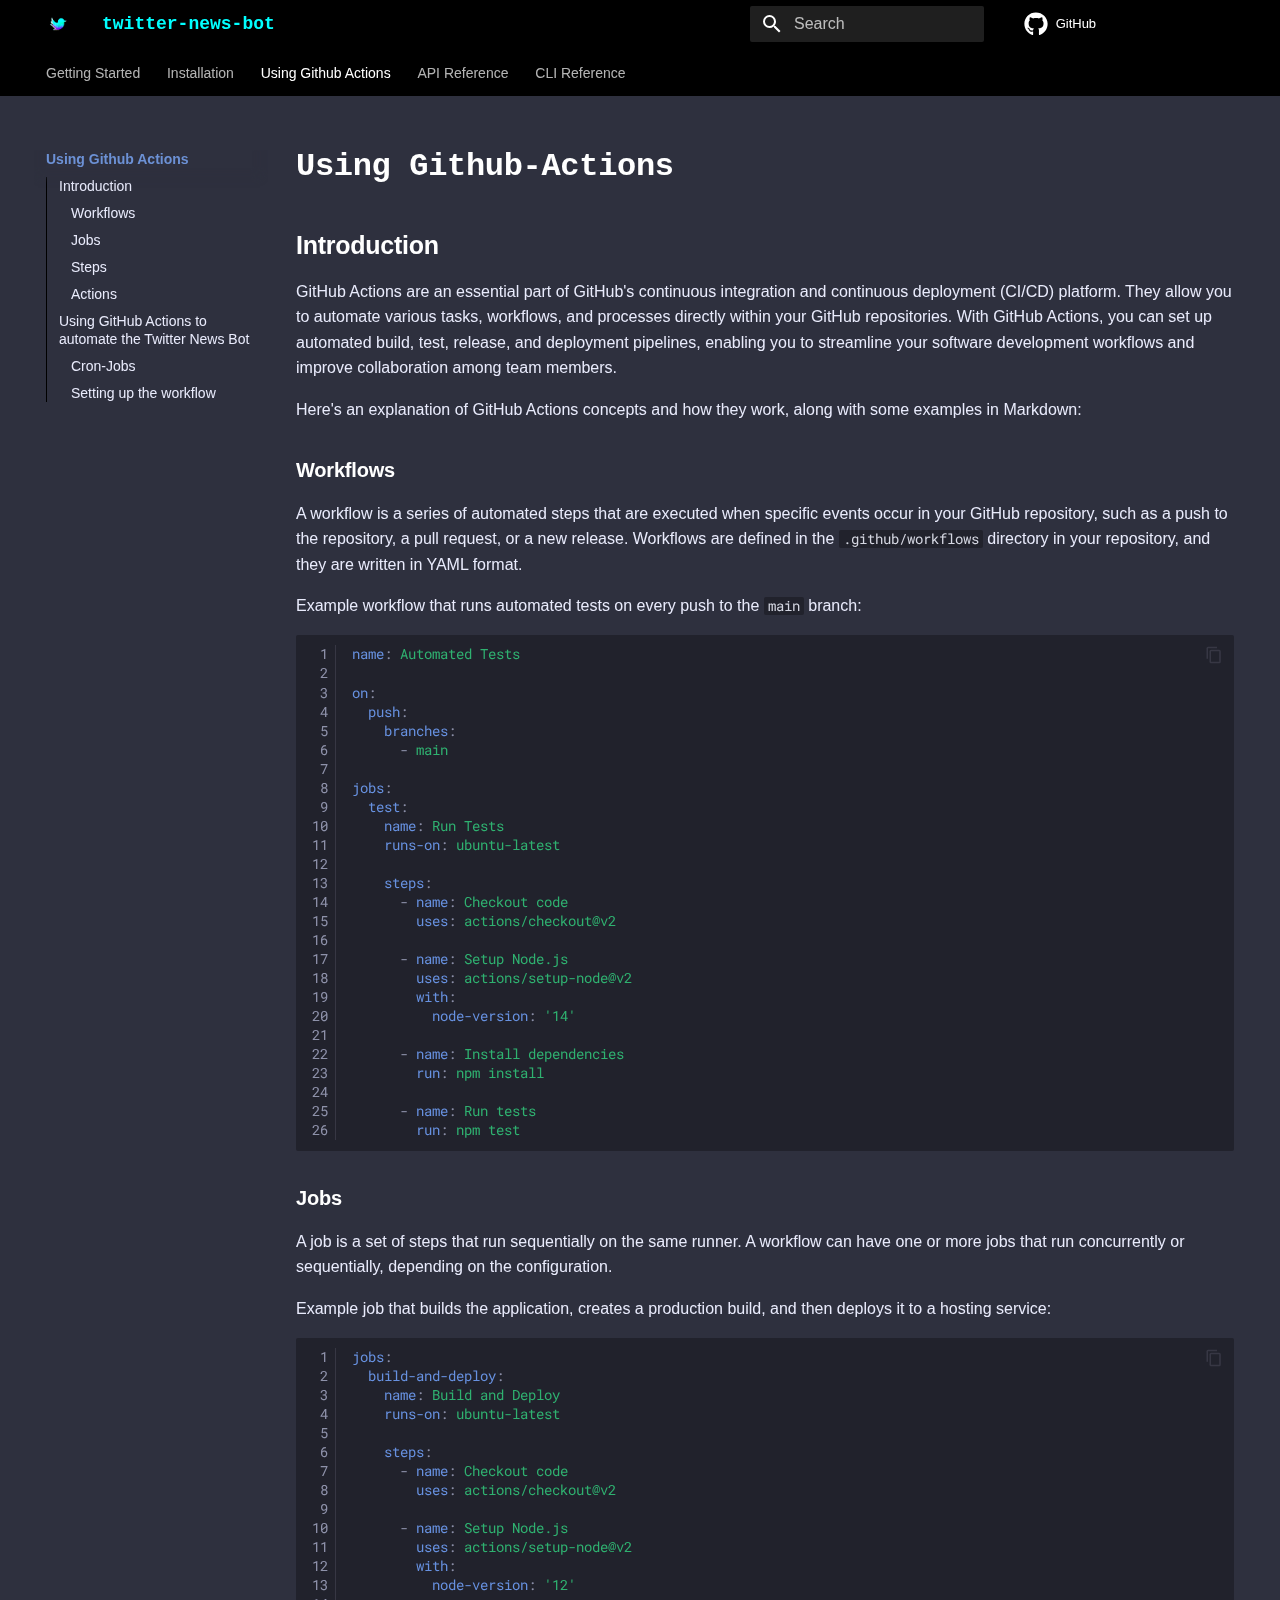
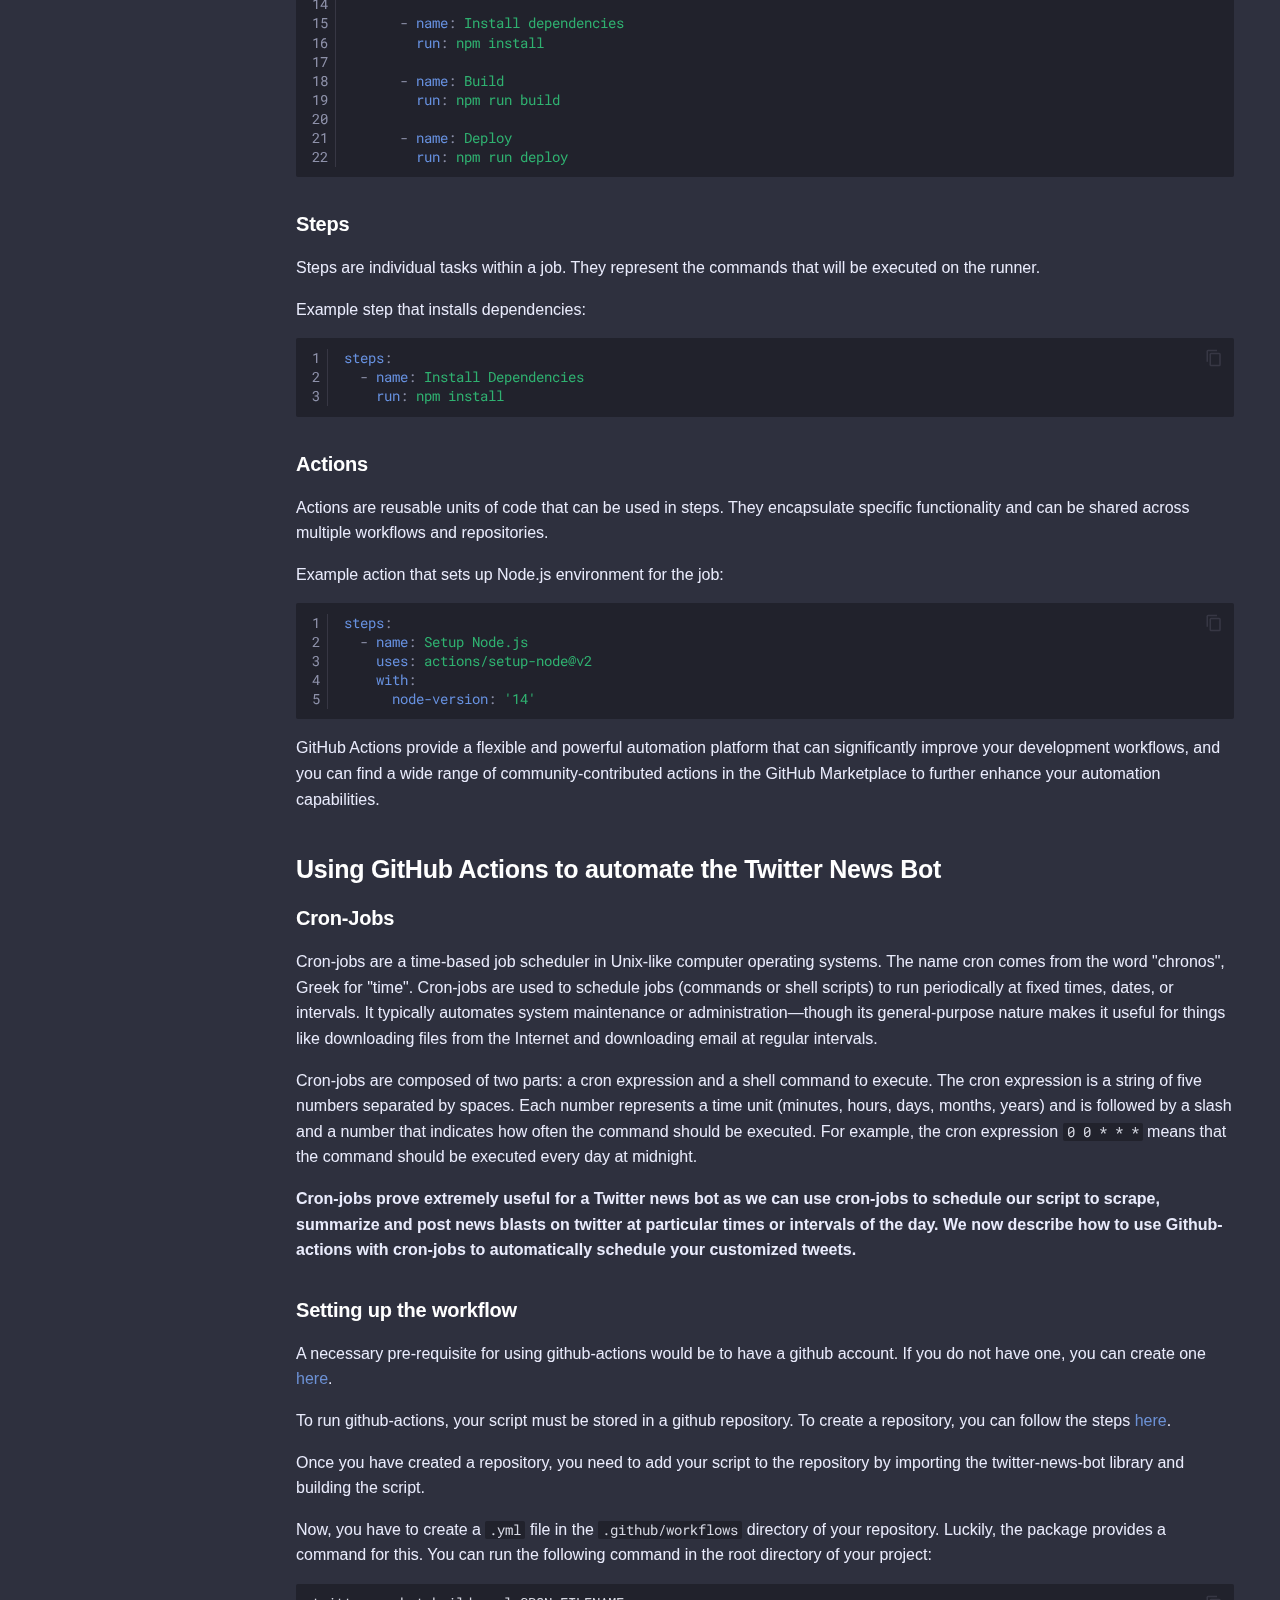
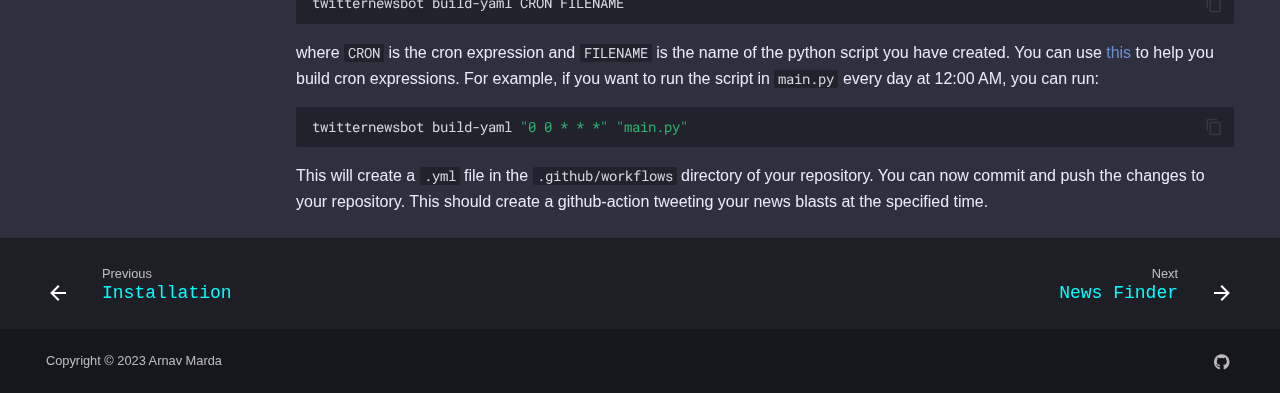
==== commit d24c03dd: "Deployed afcd36c with MkDocs version: 1.4.3" ====
--- a/github-actions/index.html
+++ b/github-actions/index.html
@@ -189,7 +189,7 @@
 
   <li class="md-tabs__item">
     <a href=".." class="md-tabs__link">
-      Home
+      Getting Started
     </a>
   </li>
 
@@ -236,6 +236,22 @@
   
 
       
+        
+  
+  
+
+
+  
+  
+  
+    <li class="md-tabs__item">
+      <a href="../commands/" class="md-tabs__link">
+        CLI Reference
+      </a>
+    </li>
+  
+
+      
     </ul>
   </div>
 </nav>
@@ -255,7 +271,9 @@
   
 
 
-<nav class="md-nav md-nav--primary md-nav--lifted" aria-label="Navigation" data-md-level="0">
+  
+
+<nav class="md-nav md-nav--primary md-nav--lifted md-nav--integrated" aria-label="Navigation" data-md-level="0">
   <label class="md-nav__title" for="__drawer">
     <a href=".." title="twitter-news-bot" class="md-nav__button md-logo" aria-label="twitter-news-bot" data-md-component="logo">
       
@@ -288,7 +306,7 @@
   
     <li class="md-nav__item">
       <a href=".." class="md-nav__link">
-        Home
+        Getting Started
       </a>
     </li>
   
@@ -326,9 +344,101 @@
         
       
       
+        <label class="md-nav__link md-nav__link--active" for="__toc">
+          Using Github Actions
+          <span class="md-nav__icon md-icon"></span>
+        </label>
+      
       <a href="./" class="md-nav__link md-nav__link--active">
         Using Github Actions
       </a>
+      
+        
+
+<nav class="md-nav md-nav--secondary" aria-label="Table of contents">
+  
+  
+  
+    
+  
+  
+    <label class="md-nav__title" for="__toc">
+      <span class="md-nav__icon md-icon"></span>
+      Table of contents
+    </label>
+    <ul class="md-nav__list" data-md-component="toc" data-md-scrollfix>
+      
+        <li class="md-nav__item">
+  <a href="#introduction" class="md-nav__link">
+    Introduction
+  </a>
+  
+    <nav class="md-nav" aria-label="Introduction">
+      <ul class="md-nav__list">
+        
+          <li class="md-nav__item">
+  <a href="#workflows" class="md-nav__link">
+    Workflows
+  </a>
+  
+</li>
+        
+          <li class="md-nav__item">
+  <a href="#jobs" class="md-nav__link">
+    Jobs
+  </a>
+  
+</li>
+        
+          <li class="md-nav__item">
+  <a href="#steps" class="md-nav__link">
+    Steps
+  </a>
+  
+</li>
+        
+          <li class="md-nav__item">
+  <a href="#actions" class="md-nav__link">
+    Actions
+  </a>
+  
+</li>
+        
+      </ul>
+    </nav>
+  
+</li>
+      
+        <li class="md-nav__item">
+  <a href="#using-github-actions-to-automate-the-twitter-news-bot" class="md-nav__link">
+    Using GitHub Actions to automate the Twitter News Bot
+  </a>
+  
+    <nav class="md-nav" aria-label="Using GitHub Actions to automate the Twitter News Bot">
+      <ul class="md-nav__list">
+        
+          <li class="md-nav__item">
+  <a href="#cron-jobs" class="md-nav__link">
+    Cron-Jobs
+  </a>
+  
+</li>
+        
+          <li class="md-nav__item">
+  <a href="#setting-up-the-workflow" class="md-nav__link">
+    Setting up the workflow
+  </a>
+  
+</li>
+        
+      </ul>
+    </nav>
+  
+</li>
+      
+    </ul>
+  
+</nav>
       
     </li>
   
@@ -413,6 +523,57 @@
   
 
     
+      
+      
+      
+
+  
+  
+  
+    
+    <li class="md-nav__item md-nav__item--nested">
+      
+      
+      
+      
+        
+      
+      <input class="md-nav__toggle md-toggle md-toggle--indeterminate" type="checkbox" id="__nav_5" >
+      
+      
+      
+        <label class="md-nav__link" for="__nav_5" id="__nav_5_label" tabindex="0">
+          CLI Reference
+          <span class="md-nav__icon md-icon"></span>
+        </label>
+      
+      <nav class="md-nav" data-md-level="1" aria-labelledby="__nav_5_label" aria-expanded="false">
+        <label class="md-nav__title" for="__nav_5">
+          <span class="md-nav__icon md-icon"></span>
+          CLI Reference
+        </label>
+        <ul class="md-nav__list" data-md-scrollfix>
+          
+            
+              
+  
+  
+  
+    <li class="md-nav__item">
+      <a href="../commands/" class="md-nav__link">
+        Commands
+      </a>
+    </li>
+  
+
+            
+          
+        </ul>
+      </nav>
+    </li>
+  
+
+    
   </ul>
 </nav>
                   </div>
@@ -420,24 +581,6 @@
               </div>
             
             
-              
-              <div class="md-sidebar md-sidebar--secondary" data-md-component="sidebar" data-md-type="toc" >
-                <div class="md-sidebar__scrollwrap">
-                  <div class="md-sidebar__inner">
-                    
-
-<nav class="md-nav md-nav--secondary" aria-label="Table of contents">
-  
-  
-  
-    
-  
-  
-</nav>
-                  </div>
-                </div>
-              </div>
-            
           
           
             <div class="md-content" data-md-component="content">
@@ -450,6 +593,150 @@
 
 
 <h1 id="using-github-actions">Using Github-Actions</h1>
+<h2 id="introduction">Introduction</h2>
+<p>GitHub Actions are an essential part of GitHub's continuous integration and continuous deployment (CI/CD) platform. They allow you to automate various tasks, workflows, and processes directly within your GitHub repositories. With GitHub Actions, you can set up automated build, test, release, and deployment pipelines, enabling you to streamline your software development workflows and improve collaboration among team members.</p>
+<p>Here's an explanation of GitHub Actions concepts and how they work, along with some examples in Markdown:</p>
+<h3 id="workflows">Workflows</h3>
+<p>A workflow is a series of automated steps that are executed when specific events occur in your GitHub repository, such as a push to the repository, a pull request, or a new release. Workflows are defined in the <code>.github/workflows</code> directory in your repository, and they are written in YAML format.</p>
+<p>Example workflow that runs automated tests on every push to the <code>main</code> branch:
+<div class="language-yaml highlight"><table class="highlighttable"><tr><td class="linenos"><div class="linenodiv"><pre><span></span><span class="normal"><a href="#__codelineno-0-1"> 1</a></span>
+<span class="normal"><a href="#__codelineno-0-2"> 2</a></span>
+<span class="normal"><a href="#__codelineno-0-3"> 3</a></span>
+<span class="normal"><a href="#__codelineno-0-4"> 4</a></span>
+<span class="normal"><a href="#__codelineno-0-5"> 5</a></span>
+<span class="normal"><a href="#__codelineno-0-6"> 6</a></span>
+<span class="normal"><a href="#__codelineno-0-7"> 7</a></span>
+<span class="normal"><a href="#__codelineno-0-8"> 8</a></span>
+<span class="normal"><a href="#__codelineno-0-9"> 9</a></span>
+<span class="normal"><a href="#__codelineno-0-10">10</a></span>
+<span class="normal"><a href="#__codelineno-0-11">11</a></span>
+<span class="normal"><a href="#__codelineno-0-12">12</a></span>
+<span class="normal"><a href="#__codelineno-0-13">13</a></span>
+<span class="normal"><a href="#__codelineno-0-14">14</a></span>
+<span class="normal"><a href="#__codelineno-0-15">15</a></span>
+<span class="normal"><a href="#__codelineno-0-16">16</a></span>
+<span class="normal"><a href="#__codelineno-0-17">17</a></span>
+<span class="normal"><a href="#__codelineno-0-18">18</a></span>
+<span class="normal"><a href="#__codelineno-0-19">19</a></span>
+<span class="normal"><a href="#__codelineno-0-20">20</a></span>
+<span class="normal"><a href="#__codelineno-0-21">21</a></span>
+<span class="normal"><a href="#__codelineno-0-22">22</a></span>
+<span class="normal"><a href="#__codelineno-0-23">23</a></span>
+<span class="normal"><a href="#__codelineno-0-24">24</a></span>
+<span class="normal"><a href="#__codelineno-0-25">25</a></span>
+<span class="normal"><a href="#__codelineno-0-26">26</a></span></pre></div></td><td class="code"><div><pre><span></span><code><span id="__span-0-1"><a id="__codelineno-0-1" name="__codelineno-0-1"></a><span class="nt">name</span><span class="p">:</span><span class="w"> </span><span class="l l-Scalar l-Scalar-Plain">Automated Tests</span>
+</span><span id="__span-0-2"><a id="__codelineno-0-2" name="__codelineno-0-2"></a>
+</span><span id="__span-0-3"><a id="__codelineno-0-3" name="__codelineno-0-3"></a><span class="nt">on</span><span class="p">:</span>
+</span><span id="__span-0-4"><a id="__codelineno-0-4" name="__codelineno-0-4"></a><span class="w">  </span><span class="nt">push</span><span class="p">:</span>
+</span><span id="__span-0-5"><a id="__codelineno-0-5" name="__codelineno-0-5"></a><span class="w">    </span><span class="nt">branches</span><span class="p">:</span>
+</span><span id="__span-0-6"><a id="__codelineno-0-6" name="__codelineno-0-6"></a><span class="w">      </span><span class="p p-Indicator">-</span><span class="w"> </span><span class="l l-Scalar l-Scalar-Plain">main</span>
+</span><span id="__span-0-7"><a id="__codelineno-0-7" name="__codelineno-0-7"></a>
+</span><span id="__span-0-8"><a id="__codelineno-0-8" name="__codelineno-0-8"></a><span class="nt">jobs</span><span class="p">:</span>
+</span><span id="__span-0-9"><a id="__codelineno-0-9" name="__codelineno-0-9"></a><span class="w">  </span><span class="nt">test</span><span class="p">:</span>
+</span><span id="__span-0-10"><a id="__codelineno-0-10" name="__codelineno-0-10"></a><span class="w">    </span><span class="nt">name</span><span class="p">:</span><span class="w"> </span><span class="l l-Scalar l-Scalar-Plain">Run Tests</span>
+</span><span id="__span-0-11"><a id="__codelineno-0-11" name="__codelineno-0-11"></a><span class="w">    </span><span class="nt">runs-on</span><span class="p">:</span><span class="w"> </span><span class="l l-Scalar l-Scalar-Plain">ubuntu-latest</span>
+</span><span id="__span-0-12"><a id="__codelineno-0-12" name="__codelineno-0-12"></a>
+</span><span id="__span-0-13"><a id="__codelineno-0-13" name="__codelineno-0-13"></a><span class="w">    </span><span class="nt">steps</span><span class="p">:</span>
+</span><span id="__span-0-14"><a id="__codelineno-0-14" name="__codelineno-0-14"></a><span class="w">      </span><span class="p p-Indicator">-</span><span class="w"> </span><span class="nt">name</span><span class="p">:</span><span class="w"> </span><span class="l l-Scalar l-Scalar-Plain">Checkout code</span>
+</span><span id="__span-0-15"><a id="__codelineno-0-15" name="__codelineno-0-15"></a><span class="w">        </span><span class="nt">uses</span><span class="p">:</span><span class="w"> </span><span class="l l-Scalar l-Scalar-Plain">actions/checkout@v2</span>
+</span><span id="__span-0-16"><a id="__codelineno-0-16" name="__codelineno-0-16"></a>
+</span><span id="__span-0-17"><a id="__codelineno-0-17" name="__codelineno-0-17"></a><span class="w">      </span><span class="p p-Indicator">-</span><span class="w"> </span><span class="nt">name</span><span class="p">:</span><span class="w"> </span><span class="l l-Scalar l-Scalar-Plain">Setup Node.js</span>
+</span><span id="__span-0-18"><a id="__codelineno-0-18" name="__codelineno-0-18"></a><span class="w">        </span><span class="nt">uses</span><span class="p">:</span><span class="w"> </span><span class="l l-Scalar l-Scalar-Plain">actions/setup-node@v2</span>
+</span><span id="__span-0-19"><a id="__codelineno-0-19" name="__codelineno-0-19"></a><span class="w">        </span><span class="nt">with</span><span class="p">:</span>
+</span><span id="__span-0-20"><a id="__codelineno-0-20" name="__codelineno-0-20"></a><span class="w">          </span><span class="nt">node-version</span><span class="p">:</span><span class="w"> </span><span class="s">&#39;14&#39;</span>
+</span><span id="__span-0-21"><a id="__codelineno-0-21" name="__codelineno-0-21"></a>
+</span><span id="__span-0-22"><a id="__codelineno-0-22" name="__codelineno-0-22"></a><span class="w">      </span><span class="p p-Indicator">-</span><span class="w"> </span><span class="nt">name</span><span class="p">:</span><span class="w"> </span><span class="l l-Scalar l-Scalar-Plain">Install dependencies</span>
+</span><span id="__span-0-23"><a id="__codelineno-0-23" name="__codelineno-0-23"></a><span class="w">        </span><span class="nt">run</span><span class="p">:</span><span class="w"> </span><span class="l l-Scalar l-Scalar-Plain">npm install</span>
+</span><span id="__span-0-24"><a id="__codelineno-0-24" name="__codelineno-0-24"></a>
+</span><span id="__span-0-25"><a id="__codelineno-0-25" name="__codelineno-0-25"></a><span class="w">      </span><span class="p p-Indicator">-</span><span class="w"> </span><span class="nt">name</span><span class="p">:</span><span class="w"> </span><span class="l l-Scalar l-Scalar-Plain">Run tests</span>
+</span><span id="__span-0-26"><a id="__codelineno-0-26" name="__codelineno-0-26"></a><span class="w">        </span><span class="nt">run</span><span class="p">:</span><span class="w"> </span><span class="l l-Scalar l-Scalar-Plain">npm test</span>
+</span></code></pre></div></td></tr></table></div></p>
+<h3 id="jobs">Jobs</h3>
+<p>A job is a set of steps that run sequentially on the same runner. A workflow can have one or more jobs that run concurrently or sequentially, depending on the configuration.</p>
+<p>Example job that builds the application, creates a production build, and then deploys it to a hosting service:
+<div class="language-yaml highlight"><table class="highlighttable"><tr><td class="linenos"><div class="linenodiv"><pre><span></span><span class="normal"><a href="#__codelineno-1-1"> 1</a></span>
+<span class="normal"><a href="#__codelineno-1-2"> 2</a></span>
+<span class="normal"><a href="#__codelineno-1-3"> 3</a></span>
+<span class="normal"><a href="#__codelineno-1-4"> 4</a></span>
+<span class="normal"><a href="#__codelineno-1-5"> 5</a></span>
+<span class="normal"><a href="#__codelineno-1-6"> 6</a></span>
+<span class="normal"><a href="#__codelineno-1-7"> 7</a></span>
+<span class="normal"><a href="#__codelineno-1-8"> 8</a></span>
+<span class="normal"><a href="#__codelineno-1-9"> 9</a></span>
+<span class="normal"><a href="#__codelineno-1-10">10</a></span>
+<span class="normal"><a href="#__codelineno-1-11">11</a></span>
+<span class="normal"><a href="#__codelineno-1-12">12</a></span>
+<span class="normal"><a href="#__codelineno-1-13">13</a></span>
+<span class="normal"><a href="#__codelineno-1-14">14</a></span>
+<span class="normal"><a href="#__codelineno-1-15">15</a></span>
+<span class="normal"><a href="#__codelineno-1-16">16</a></span>
+<span class="normal"><a href="#__codelineno-1-17">17</a></span>
+<span class="normal"><a href="#__codelineno-1-18">18</a></span>
+<span class="normal"><a href="#__codelineno-1-19">19</a></span>
+<span class="normal"><a href="#__codelineno-1-20">20</a></span>
+<span class="normal"><a href="#__codelineno-1-21">21</a></span>
+<span class="normal"><a href="#__codelineno-1-22">22</a></span></pre></div></td><td class="code"><div><pre><span></span><code><span id="__span-1-1"><a id="__codelineno-1-1" name="__codelineno-1-1"></a><span class="nt">jobs</span><span class="p">:</span>
+</span><span id="__span-1-2"><a id="__codelineno-1-2" name="__codelineno-1-2"></a><span class="w">  </span><span class="nt">build-and-deploy</span><span class="p">:</span>
+</span><span id="__span-1-3"><a id="__codelineno-1-3" name="__codelineno-1-3"></a><span class="w">    </span><span class="nt">name</span><span class="p">:</span><span class="w"> </span><span class="l l-Scalar l-Scalar-Plain">Build and Deploy</span>
+</span><span id="__span-1-4"><a id="__codelineno-1-4" name="__codelineno-1-4"></a><span class="w">    </span><span class="nt">runs-on</span><span class="p">:</span><span class="w"> </span><span class="l l-Scalar l-Scalar-Plain">ubuntu-latest</span>
+</span><span id="__span-1-5"><a id="__codelineno-1-5" name="__codelineno-1-5"></a>
+</span><span id="__span-1-6"><a id="__codelineno-1-6" name="__codelineno-1-6"></a><span class="w">    </span><span class="nt">steps</span><span class="p">:</span>
+</span><span id="__span-1-7"><a id="__codelineno-1-7" name="__codelineno-1-7"></a><span class="w">      </span><span class="p p-Indicator">-</span><span class="w"> </span><span class="nt">name</span><span class="p">:</span><span class="w"> </span><span class="l l-Scalar l-Scalar-Plain">Checkout code</span>
+</span><span id="__span-1-8"><a id="__codelineno-1-8" name="__codelineno-1-8"></a><span class="w">        </span><span class="nt">uses</span><span class="p">:</span><span class="w"> </span><span class="l l-Scalar l-Scalar-Plain">actions/checkout@v2</span>
+</span><span id="__span-1-9"><a id="__codelineno-1-9" name="__codelineno-1-9"></a>
+</span><span id="__span-1-10"><a id="__codelineno-1-10" name="__codelineno-1-10"></a><span class="w">      </span><span class="p p-Indicator">-</span><span class="w"> </span><span class="nt">name</span><span class="p">:</span><span class="w"> </span><span class="l l-Scalar l-Scalar-Plain">Setup Node.js</span>
+</span><span id="__span-1-11"><a id="__codelineno-1-11" name="__codelineno-1-11"></a><span class="w">        </span><span class="nt">uses</span><span class="p">:</span><span class="w"> </span><span class="l l-Scalar l-Scalar-Plain">actions/setup-node@v2</span>
+</span><span id="__span-1-12"><a id="__codelineno-1-12" name="__codelineno-1-12"></a><span class="w">        </span><span class="nt">with</span><span class="p">:</span>
+</span><span id="__span-1-13"><a id="__codelineno-1-13" name="__codelineno-1-13"></a><span class="w">          </span><span class="nt">node-version</span><span class="p">:</span><span class="w"> </span><span class="s">&#39;12&#39;</span>
+</span><span id="__span-1-14"><a id="__codelineno-1-14" name="__codelineno-1-14"></a>
+</span><span id="__span-1-15"><a id="__codelineno-1-15" name="__codelineno-1-15"></a><span class="w">      </span><span class="p p-Indicator">-</span><span class="w"> </span><span class="nt">name</span><span class="p">:</span><span class="w"> </span><span class="l l-Scalar l-Scalar-Plain">Install dependencies</span>
+</span><span id="__span-1-16"><a id="__codelineno-1-16" name="__codelineno-1-16"></a><span class="w">        </span><span class="nt">run</span><span class="p">:</span><span class="w"> </span><span class="l l-Scalar l-Scalar-Plain">npm install</span>
+</span><span id="__span-1-17"><a id="__codelineno-1-17" name="__codelineno-1-17"></a>
+</span><span id="__span-1-18"><a id="__codelineno-1-18" name="__codelineno-1-18"></a><span class="w">      </span><span class="p p-Indicator">-</span><span class="w"> </span><span class="nt">name</span><span class="p">:</span><span class="w"> </span><span class="l l-Scalar l-Scalar-Plain">Build</span>
+</span><span id="__span-1-19"><a id="__codelineno-1-19" name="__codelineno-1-19"></a><span class="w">        </span><span class="nt">run</span><span class="p">:</span><span class="w"> </span><span class="l l-Scalar l-Scalar-Plain">npm run build</span>
+</span><span id="__span-1-20"><a id="__codelineno-1-20" name="__codelineno-1-20"></a>
+</span><span id="__span-1-21"><a id="__codelineno-1-21" name="__codelineno-1-21"></a><span class="w">      </span><span class="p p-Indicator">-</span><span class="w"> </span><span class="nt">name</span><span class="p">:</span><span class="w"> </span><span class="l l-Scalar l-Scalar-Plain">Deploy</span>
+</span><span id="__span-1-22"><a id="__codelineno-1-22" name="__codelineno-1-22"></a><span class="w">        </span><span class="nt">run</span><span class="p">:</span><span class="w"> </span><span class="l l-Scalar l-Scalar-Plain">npm run deploy</span>
+</span></code></pre></div></td></tr></table></div></p>
+<h3 id="steps">Steps</h3>
+<p>Steps are individual tasks within a job. They represent the commands that will be executed on the runner.</p>
+<p>Example step that installs dependencies:
+<div class="language-yaml highlight"><table class="highlighttable"><tr><td class="linenos"><div class="linenodiv"><pre><span></span><span class="normal"><a href="#__codelineno-2-1">1</a></span>
+<span class="normal"><a href="#__codelineno-2-2">2</a></span>
+<span class="normal"><a href="#__codelineno-2-3">3</a></span></pre></div></td><td class="code"><div><pre><span></span><code><span id="__span-2-1"><a id="__codelineno-2-1" name="__codelineno-2-1"></a><span class="nt">steps</span><span class="p">:</span>
+</span><span id="__span-2-2"><a id="__codelineno-2-2" name="__codelineno-2-2"></a><span class="w">  </span><span class="p p-Indicator">-</span><span class="w"> </span><span class="nt">name</span><span class="p">:</span><span class="w"> </span><span class="l l-Scalar l-Scalar-Plain">Install Dependencies</span>
+</span><span id="__span-2-3"><a id="__codelineno-2-3" name="__codelineno-2-3"></a><span class="w">    </span><span class="nt">run</span><span class="p">:</span><span class="w"> </span><span class="l l-Scalar l-Scalar-Plain">npm install</span>
+</span></code></pre></div></td></tr></table></div></p>
+<h3 id="actions">Actions</h3>
+<p>Actions are reusable units of code that can be used in steps. They encapsulate specific functionality and can be shared across multiple workflows and repositories.</p>
+<p>Example action that sets up Node.js environment for the job:
+<div class="language-yaml highlight"><table class="highlighttable"><tr><td class="linenos"><div class="linenodiv"><pre><span></span><span class="normal"><a href="#__codelineno-3-1">1</a></span>
+<span class="normal"><a href="#__codelineno-3-2">2</a></span>
+<span class="normal"><a href="#__codelineno-3-3">3</a></span>
+<span class="normal"><a href="#__codelineno-3-4">4</a></span>
+<span class="normal"><a href="#__codelineno-3-5">5</a></span></pre></div></td><td class="code"><div><pre><span></span><code><span id="__span-3-1"><a id="__codelineno-3-1" name="__codelineno-3-1"></a><span class="nt">steps</span><span class="p">:</span>
+</span><span id="__span-3-2"><a id="__codelineno-3-2" name="__codelineno-3-2"></a><span class="w">  </span><span class="p p-Indicator">-</span><span class="w"> </span><span class="nt">name</span><span class="p">:</span><span class="w"> </span><span class="l l-Scalar l-Scalar-Plain">Setup Node.js</span>
+</span><span id="__span-3-3"><a id="__codelineno-3-3" name="__codelineno-3-3"></a><span class="w">    </span><span class="nt">uses</span><span class="p">:</span><span class="w"> </span><span class="l l-Scalar l-Scalar-Plain">actions/setup-node@v2</span>
+</span><span id="__span-3-4"><a id="__codelineno-3-4" name="__codelineno-3-4"></a><span class="w">    </span><span class="nt">with</span><span class="p">:</span>
+</span><span id="__span-3-5"><a id="__codelineno-3-5" name="__codelineno-3-5"></a><span class="w">      </span><span class="nt">node-version</span><span class="p">:</span><span class="w"> </span><span class="s">&#39;14&#39;</span>
+</span></code></pre></div></td></tr></table></div></p>
+<p>GitHub Actions provide a flexible and powerful automation platform that can significantly improve your development workflows, and you can find a wide range of community-contributed actions in the GitHub Marketplace to further enhance your automation capabilities.</p>
+<h2 id="using-github-actions-to-automate-the-twitter-news-bot">Using GitHub Actions to automate the Twitter News Bot</h2>
+<h3 id="cron-jobs">Cron-Jobs</h3>
+<p>Cron-jobs are a time-based job scheduler in Unix-like computer operating systems. The name cron comes from the word "chronos", Greek for "time". Cron-jobs are used to schedule jobs (commands or shell scripts) to run periodically at fixed times, dates, or intervals. It typically automates system maintenance or administration—though its general-purpose nature makes it useful for things like downloading files from the Internet and downloading email at regular intervals.</p>
+<p>Cron-jobs are composed of two parts: a cron expression and a shell command to execute. The cron expression is a string of five numbers separated by spaces. Each number represents a time unit (minutes, hours, days, months, years) and is followed by a slash and a number that indicates how often the command should be executed. For example, the cron expression <code>0 0 * * *</code> means that the command should be executed every day at midnight.</p>
+<p><strong>Cron-jobs prove extremely useful for a Twitter news bot as we can use cron-jobs to schedule our script to scrape, summarize and post news blasts on twitter at particular times or intervals of the day. We now describe how to use Github-actions with cron-jobs to automatically schedule your customized tweets.</strong></p>
+<h3 id="setting-up-the-workflow">Setting up the workflow</h3>
+<p>A necessary pre-requisite for using github-actions would be to have a github account. If you do not have one, you can create one <a href="https://github.com/pricing">here</a>. </p>
+<p>To run github-actions, your script must be stored in a github repository. To create a repository, you can follow the steps <a href="https://docs.github.com/en/get-started/quickstart/create-a-repo">here</a>.</p>
+<p>Once you have created a repository, you need to add your script to the repository by importing the twitter-news-bot library and building the script. </p>
+<p>Now, you have to create a <code>.yml</code> file in the <code>.github/workflows</code> directory of your repository. Luckily, the package provides a command for this. You can run the following command in the root directory of your project:
+<div class="language-bash highlight"><pre><span></span><code><span id="__span-4-1"><a id="__codelineno-4-1" name="__codelineno-4-1" href="#__codelineno-4-1"></a>twitternewsbot<span class="w"> </span>build-yaml<span class="w"> </span>CRON<span class="w"> </span>FILENAME
+</span></code></pre></div>
+where <code>CRON</code> is the cron expression and <code>FILENAME</code> is the name of the python script you have created. You can use <a href="https://crontab.guru/">this</a> to help you build cron expressions. For example, if you want to run the script in <code>main.py</code> every day at 12:00 AM, you can run:
+<div class="language-bash highlight"><pre><span></span><code><span id="__span-5-1"><a id="__codelineno-5-1" name="__codelineno-5-1" href="#__codelineno-5-1"></a>twitternewsbot<span class="w"> </span>build-yaml<span class="w"> </span><span class="s2">&quot;0 0 * * *&quot;</span><span class="w"> </span><span class="s2">&quot;main.py&quot;</span>
+</span></code></pre></div></p>
+<p>This will create a <code>.yml</code> file in the <code>.github/workflows</code> directory of your repository. You can now commit and push the changes to your repository. This should create a github-action tweeting your news blasts at the specified time.</p>
 
 
 
@@ -544,7 +831,7 @@
       <div class="md-dialog__inner md-typeset"></div>
     </div>
     
-    <script id="__config" type="application/json">{"base": "..", "features": ["navigation.tabs", "navigation.tracking", "navigation.expand", "toc.follow", "search.suggest", "search.highlight", "search.share", "navigation.top", "navigation.footer", "instant"], "search": "../assets/javascripts/workers/search.74e28a9f.min.js", "translations": {"clipboard.copied": "Copied to clipboard", "clipboard.copy": "Copy to clipboard", "search.result.more.one": "1 more on this page", "search.result.more.other": "# more on this page", "search.result.none": "No matching documents", "search.result.one": "1 matching document", "search.result.other": "# matching documents", "search.result.placeholder": "Type to start searching", "search.result.term.missing": "Missing", "select.version": "Select version"}}</script>
+    <script id="__config" type="application/json">{"base": "..", "features": ["navigation.tabs", "navigation.tracking", "navigation.expand", "toc.follow", "toc.integrate", "search.suggest", "search.highlight", "search.share", "navigation.top", "navigation.footer", "instant", "content.code.copy"], "search": "../assets/javascripts/workers/search.74e28a9f.min.js", "translations": {"clipboard.copied": "Copied to clipboard", "clipboard.copy": "Copy to clipboard", "search.result.more.one": "1 more on this page", "search.result.more.other": "# more on this page", "search.result.none": "No matching documents", "search.result.one": "1 matching document", "search.result.other": "# matching documents", "search.result.placeholder": "Type to start searching", "search.result.term.missing": "Missing", "select.version": "Select version"}}</script>
     
     
       <script src="../assets/javascripts/bundle.220ee61c.min.js"></script>
--- a/stylesheets/extras.css
+++ b/stylesheets/extras.css
@@ -7,4 +7,14 @@
     color: white;
     font-weight: bold;
     font-family: 'Roboto', monospace;
+}
+
+.md-typeset h2 {
+    color: white;
+    font-weight: 600;
+}
+
+.md-typeset h3 {
+    color: white;
+    font-weight: 550;
 }